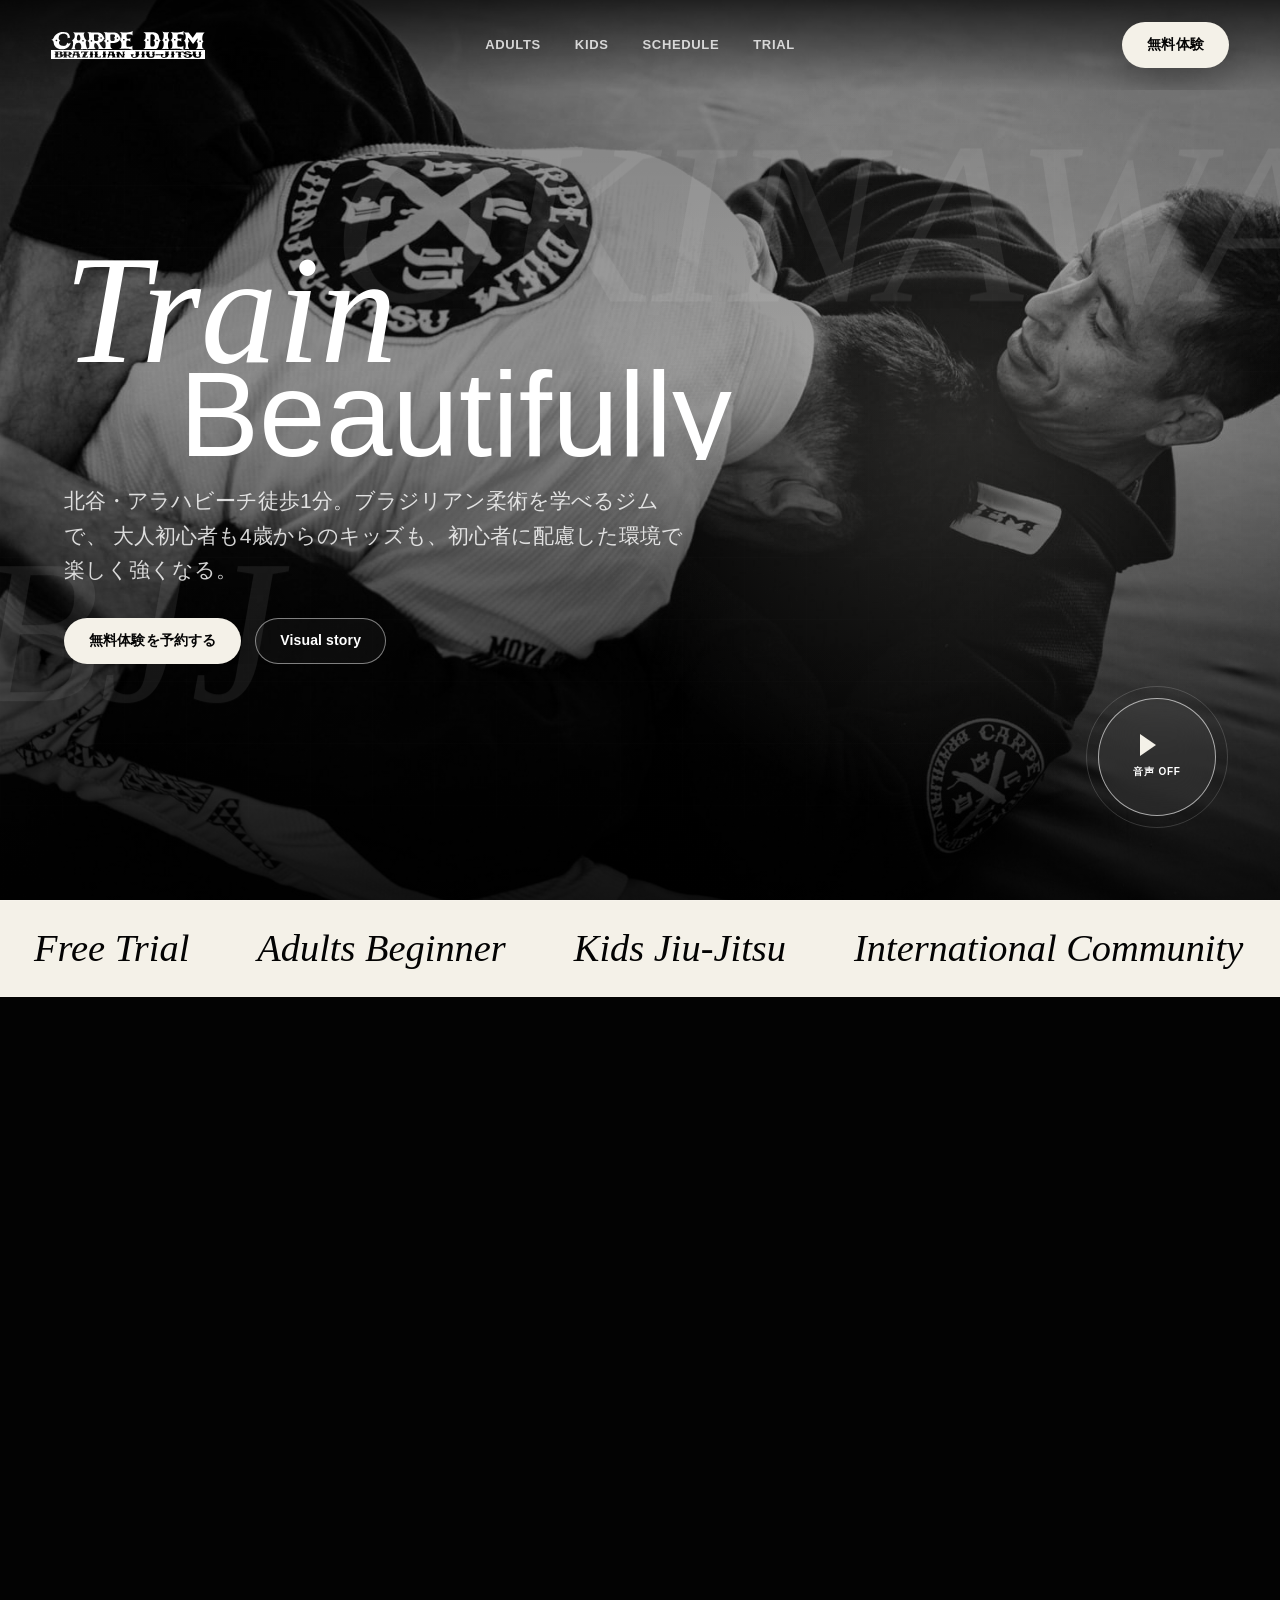
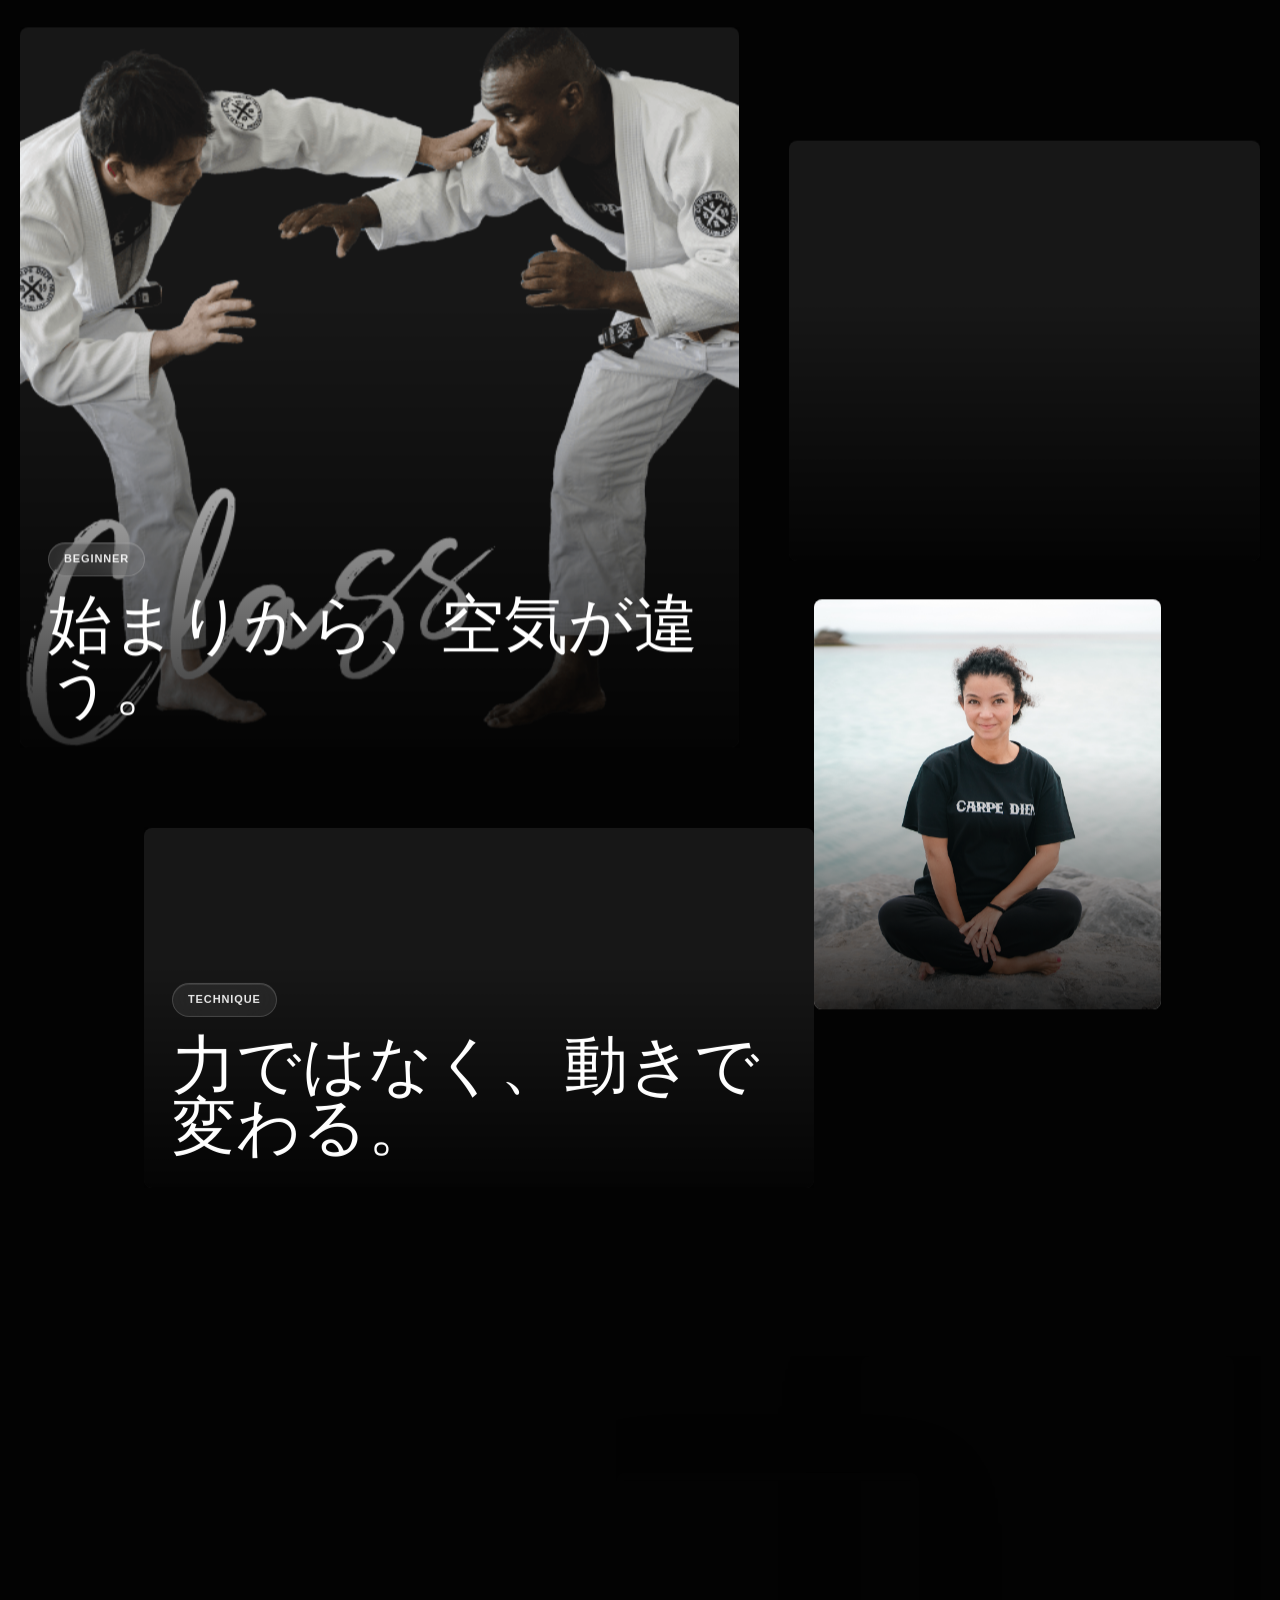
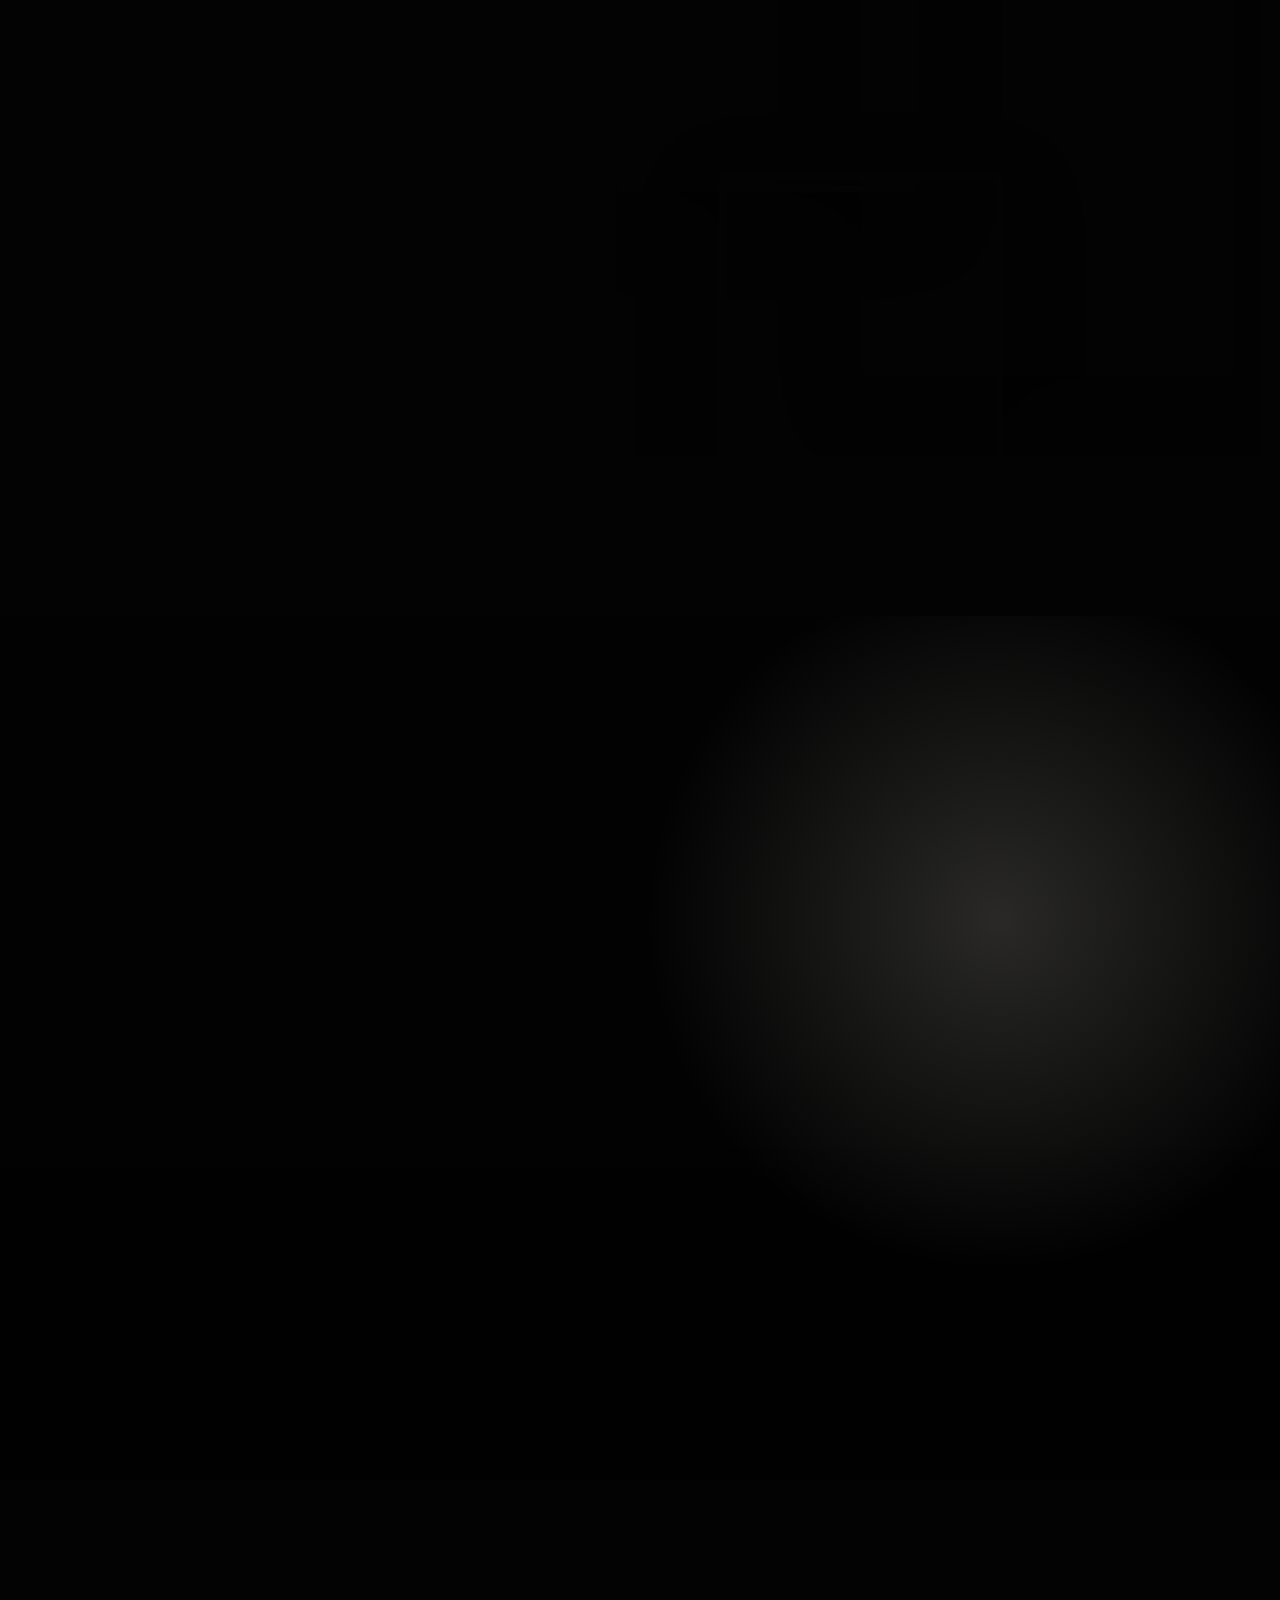
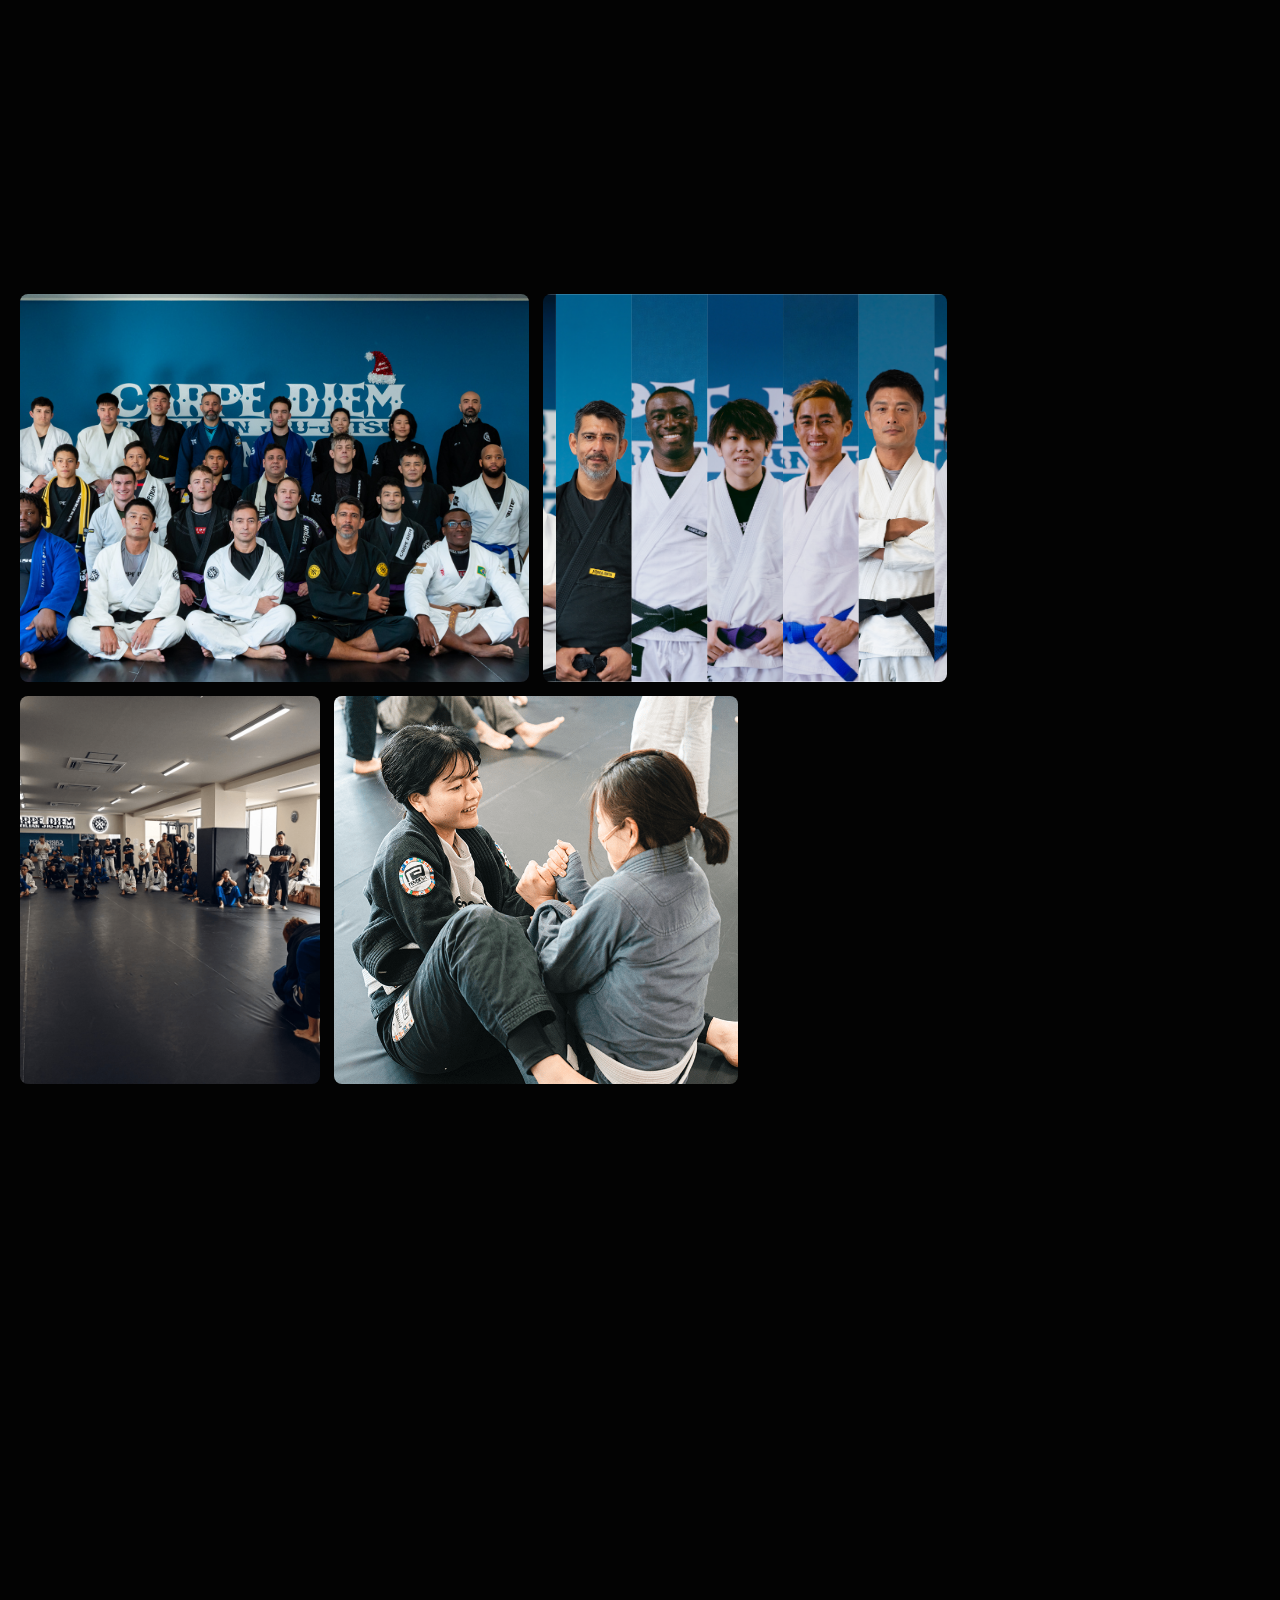
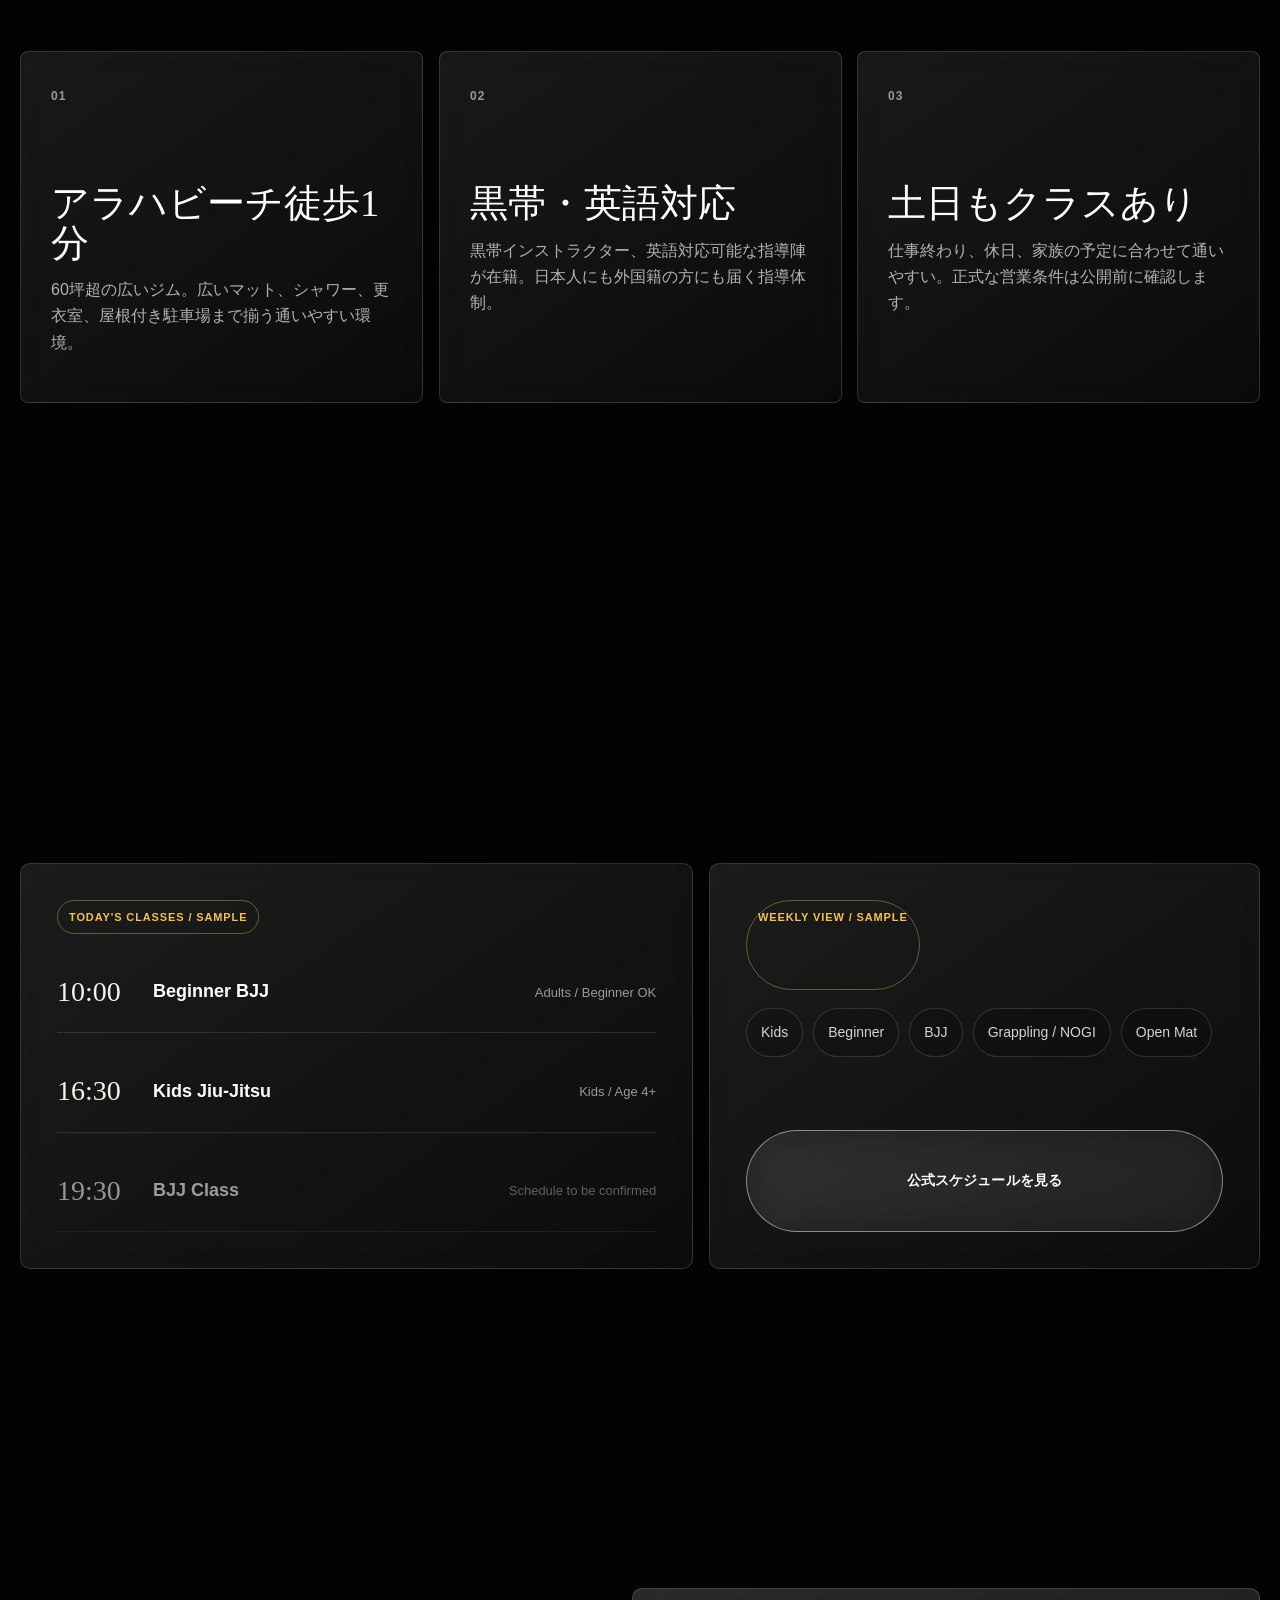
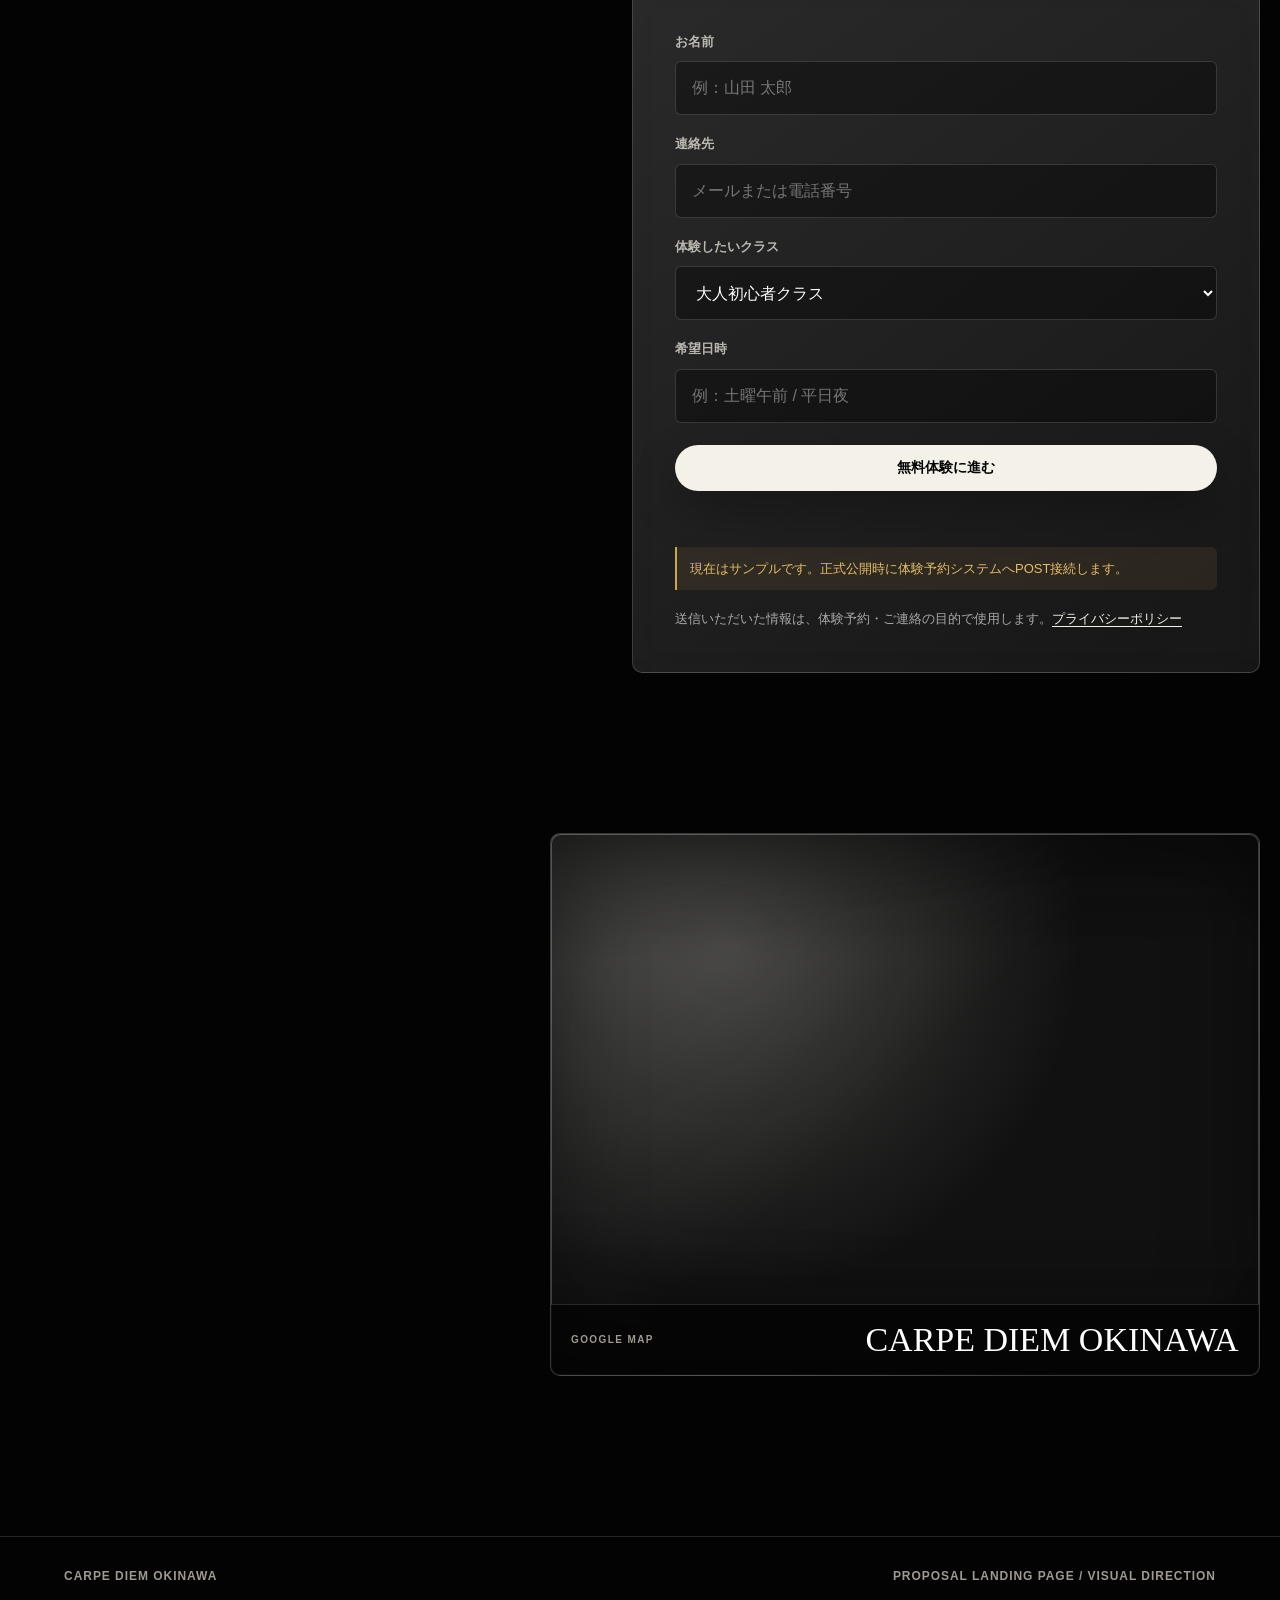
==== index.html @ 84e532f9 "Add files via upload" ====
<!doctype html>
<html lang="ja">
  <head>
    <meta charset="utf-8">
    <meta name="viewport" content="width=device-width, initial-scale=1">
    <title>CARPE DIEM OKINAWA | 北谷のブラジリアン柔術 無料体験</title>
    <meta name="description" content="沖縄・北谷のブラジリアン柔術ジム CARPE DIEM OKINAWA の無料体験LP。">
    <meta name="robots" content="noindex,nofollow">
    <link rel="canonical" href="https://carpediem.okinawa/lp/trial/">
    <meta property="og:title" content="CARPE DIEM OKINAWA | 北谷のブラジリアン柔術 無料体験">
    <meta property="og:description" content="沖縄・北谷、アラハビーチ近くのブラジリアン柔術ジム。大人初心者もキッズも無料体験から。">
    <meta property="og:image" content="https://carpediem.okinawa/lp/trial/assets/images/hero-poster.jpg">
    <meta property="og:type" content="website">
    <meta property="og:url" content="https://carpediem.okinawa/lp/trial/">
    <meta name="twitter:card" content="summary_large_image">
    <link rel="icon" type="image/svg+xml" href="data:image/svg+xml,%3Csvg xmlns='http://www.w3.org/2000/svg' viewBox='0 0 64 64'%3E%3Crect width='64' height='64' fill='%23030303'/%3E%3Cpath d='M14 44V20h36v8H24v8h20v8z' fill='%23f4f1e8'/%3E%3C/svg%3E">
    <link rel="preload" as="video" href="./assets/video/hero.mp4">
    <link rel="stylesheet" href="./styles.css">
  </head>
  <body>
    <div class="page-loader" aria-hidden="true">
      <span>CARPE DIEM</span>
    </div>

    <header class="site-header" data-reveal="fade">
      <a class="brand" href="#top" aria-label="CARPE DIEM OKINAWA">
        <img src="./assets/icons/logo-wh.svg" alt="CARPE DIEM OKINAWA">
      </a>
      <nav class="nav-links" aria-label="Primary navigation">
        <a href="#adults">Adults</a>
        <a href="#kids">Kids</a>
        <a href="#schedule">Schedule</a>
        <a href="#trial">Trial</a>
      </nav>
      <a class="pill pill-primary" href="#trial" data-track="header_trial">無料体験</a>
    </header>

    <main id="top">
      <section class="hero" aria-label="CARPE DIEM OKINAWA hero">
        <video class="hero-video" autoplay muted loop playsinline poster="./assets/images/hero-poster.jpg">
          <source src="./assets/video/hero.mp4" type="video/mp4">
        </video>
        <div class="hero-scrim"></div>
        <div class="hero-grain" aria-hidden="true"></div>
        <div class="kinetic-word word-okinawa" aria-hidden="true">OKINAWA</div>
        <div class="kinetic-word word-bjj" aria-hidden="true">BJJ</div>

        <div class="hero-content">
          <p class="eyebrow hero-kicker" data-reveal="clip">Chatan Okinawa / Brazilian Jiu-Jitsu</p>
          <h1 class="hero-title" aria-label="Train beautifully">
            <span data-hero-word>Train</span>
            <span data-hero-word>Beautifully</span>
          </h1>
          <p class="hero-copy" data-reveal="lift">
            北谷・アラハビーチ徒歩1分。ブラジリアン柔術を学べるジムで、
            大人初心者も4歳からのキッズも、初心者に配慮した環境で楽しく強くなる。
          </p>
          <div class="hero-actions" data-reveal="lift">
            <a class="pill pill-primary" href="#trial" data-track="hero_trial">無料体験を予約する</a>
            <a class="pill pill-ghost" href="#scene">Visual story</a>
          </div>
        </div>

        <div class="hero-stats" data-reveal="fade">
          <span>土日もクラスあり</span>
          <span>60坪超のジム</span>
          <span>Kids age 4+</span>
          <span>English friendly</span>
        </div>

        <button class="play-orbit" type="button" aria-label="Toggle video sound">
          <span class="play-icon"></span>
          <span>音声 OFF</span>
        </button>
      </section>

      <section class="marquee" aria-label="CARPE DIEM OKINAWA concept">
        <div>
          <span>Free Trial</span>
          <span>Adults Beginner</span>
          <span>Kids Jiu-Jitsu</span>
          <span>International Community</span>
          <span>Arāha Beach</span>
        </div>
      </section>

      <section class="statement section-pad" data-reveal="clip">
        <div class="statement-inner">
          <p class="eyebrow">Brazilian Jiu-Jitsu in Chatan, Okinawa</p>
          <h2>強さを、静かに美しく。</h2>
          <p>
            CARPE DIEM OKINAWAは、初心者、社会人、女性、キッズ、沖縄在住の外国人まで、
            目的に合わせて通える北谷のブラジリアン柔術ジム。打撃のない組技中心のスポーツとして、
            全身運動としての高いフィットネス効果を、洗練された空間で体験できます。
          </p>
        </div>
      </section>

      <section class="editorial-gallery" id="scene" aria-label="Visual story">
        <article class="feature-frame frame-large" data-reveal="float">
          <img src="./assets/images/beginner-class.png" alt="柔術クラスのイメージ" loading="lazy" decoding="async">
          <div>
            <span class="glass-badge">Beginner</span>
            <h3>始まりから、空気が違う。</h3>
          </div>
        </article>
        <article class="feature-frame frame-stack-a" data-reveal="float">
          <img src="./assets/images/facility-wide.jpg" alt="カルペディエム沖縄の施設" loading="lazy" decoding="async">
        </article>
        <article class="feature-frame frame-stack-b" data-reveal="float">
          <img src="./assets/images/beach-person.jpg" alt="沖縄らしいロケーションの人物写真" loading="lazy" decoding="async">
        </article>
        <article class="feature-frame frame-wide" data-reveal="float">
          <img src="./assets/images/technique.jpg" alt="柔術の練習風景" loading="lazy" decoding="async">
          <div>
            <span class="glass-badge">Technique</span>
            <h3>力ではなく、動きで変わる。</h3>
          </div>
        </article>
      </section>

      <section class="section-pad split adults" id="adults">
        <div class="split-copy" data-reveal="clip">
          <p class="eyebrow">Adults / First timers</p>
          <h2>初心者でも主役になれる。</h2>
          <p>
            公式サイトでは、大人の初心者にも参加しやすい柔術として案内されています。
            初心者向けクラスでは、基本動作やテクニックから段階的に学べます。
            日本語・英語での案内にも対応し、沖縄在住の外国人にも自然に届く導線にします。
          </p>
          <div class="price-list">
            <div class="price-row price-pending">
              <span>Monthly fee</span>
              <strong>料金は現在のプランを確認中</strong>
            </div>
          </div>
        </div>
        <div class="collage" data-reveal="float">
          <img class="collage-main" src="./assets/images/adult-practice.jpg" alt="大人初心者向けの柔術練習風景" loading="lazy" decoding="async">
          <img class="collage-float float-one" src="./assets/images/adult-lesson.jpg" alt="大人向け柔術レッスン" loading="lazy" decoding="async">
          <img class="collage-float float-two" src="./assets/images/araha-mood.jpg" alt="アラハビーチ付近のイメージ" loading="lazy" decoding="async">
        </div>
      </section>

      <section class="immersive-kids" id="kids">
        <img class="kids-bg" src="./assets/images/kids-main.jpg" alt="キッズ柔術クラス集合写真" loading="lazy" decoding="async">
        <div class="kids-overlay"></div>
        <div class="kids-content" data-reveal="clip">
          <p class="eyebrow">Kids age 4+</p>
          <h2>4歳から、礼儀と身体を育てる。</h2>
          <p>
            キッズ柔術クラスは4歳から中学生が対象。経験豊富なインストラクターが指導し、
            年齢や経験に合わせて参加しやすい環境を整えます。保護者に響くのは、強さだけではなく、
            挨拶、集中力、身体の使い方まで育つこと。
          </p>
          <a class="pill pill-primary" href="#trial" data-track="kids_trial">キッズ体験を申し込む</a>
        </div>
      </section>

      <section class="section-pad image-run">
        <div class="run-heading" data-reveal="clip">
          <p class="eyebrow">Atmosphere</p>
          <h2>見た瞬間に、通う未来が浮かぶ。</h2>
        </div>
        <div class="run-grid">
          <img data-reveal="float" src="./assets/images/team.jpg" alt="集合写真" loading="lazy" decoding="async">
          <img data-reveal="float" src="./assets/images/instructors.jpg" alt="インストラクター集合" loading="lazy" decoding="async">
          <img data-reveal="float" src="./assets/images/kids-class.jpg" alt="キッズクラス" loading="lazy" decoding="async">
          <img data-reveal="float" src="./assets/images/facility.jpg" alt="施設写真" loading="lazy" decoding="async">
          <img data-reveal="float" src="./assets/images/lesson-close.jpg" alt="レッスン風景" loading="lazy" decoding="async">
          <img data-reveal="float" src="./assets/images/araha-beach.png" alt="アラハビーチの風景" loading="lazy" decoding="async">
        </div>
      </section>

      <section class="section-pad proof">
        <div class="section-heading" data-reveal="clip">
          <p class="eyebrow">Why choose us</p>
          <h2>写真だけで終わらない、選ばれる理由。</h2>
        </div>
        <div class="proof-grid">
          <article data-reveal="float">
            <span>01</span>
            <h3>アラハビーチ徒歩1分</h3>
            <p>60坪超の広いジム。広いマット、シャワー、更衣室、屋根付き駐車場まで揃う通いやすい環境。</p>
          </article>
          <article data-reveal="float">
            <span>02</span>
            <h3>黒帯・英語対応</h3>
            <p>黒帯インストラクター、英語対応可能な指導陣が在籍。日本人にも外国籍の方にも届く指導体制。</p>
          </article>
          <article data-reveal="float">
            <span>03</span>
            <h3>土日もクラスあり</h3>
            <p>仕事終わり、休日、家族の予定に合わせて通いやすい。正式な営業条件は公開前に確認します。</p>
          </article>
        </div>
      </section>

      <section class="section-pad schedule-sample" id="schedule">
        <div class="section-heading" data-reveal="clip">
          <p class="eyebrow">Schedule Sample</p>
          <h2>自分が通えるクラスを、すぐ確認。</h2>
          <p>表示イメージです。正式な時間割はオーナーヒアリング後に反映します。</p>
        </div>
        <div class="schedule-grid">
          <article class="today-card" data-reveal="float">
            <span class="sample-badge">Today's Classes / Sample</span>
            <div class="class-row">
              <time>10:00</time>
              <strong>Beginner BJJ</strong>
              <span>Adults / Beginner OK</span>
            </div>
            <div class="class-row">
              <time>16:30</time>
              <strong>Kids Jiu-Jitsu</strong>
              <span>Kids / Age 4+</span>
            </div>
            <div class="class-row is-muted">
              <time>19:30</time>
              <strong>BJJ Class</strong>
              <span>Schedule to be confirmed</span>
            </div>
          </article>
          <article class="weekly-card" data-reveal="float">
            <span class="sample-badge">Weekly View / Sample</span>
            <div class="week-tags" aria-label="Schedule category sample">
              <span>Kids</span>
              <span>Beginner</span>
              <span>BJJ</span>
              <span>Grappling / NOGI</span>
              <span>Open Mat</span>
            </div>
            <a class="pill pill-ghost" href="https://carpediem.okinawa/schedules/" target="_blank" rel="noreferrer" data-track="schedule_view">公式スケジュールを見る</a>
          </article>
        </div>
      </section>

      <section class="section-pad trial-section" id="trial">
        <div class="trial-copy" data-reveal="clip">
          <p class="eyebrow">Free trial & contact</p>
          <h2>無料体験の入口まで、迷わせない。</h2>
          <p class="trial-note">
            LP内で完結する仮フォームと、LINE相談・公式申込みページへの導線を設置。
            実公開時は公式LINE URLと予約管理システムへ接続します。
          </p>
          <div class="contact-buttons">
            <a class="pill pill-primary" href="https://member.carpediem.okinawa/" target="_blank" rel="noreferrer" data-track="trial_official_signup">公式申込みページへ</a>
            <!-- TODO: official LINE URL -->
            <a class="pill pill-line" href="#" aria-disabled="true" data-track="line_contact">
              <img src="./assets/icons/line.svg" alt="">
              LINEで相談する
            </a>
            <!-- VERIFY PHONE -->
            <span class="pill pill-ghost pill-disabled" aria-disabled="true">電話番号確認中</span>
          </div>
        </div>
        <form class="trial-form" data-reveal="float" data-sample-form novalidate>
          <label>
            <span>お名前</span>
            <input type="text" name="name" placeholder="例：山田 太郎">
          </label>
          <label>
            <span>連絡先</span>
            <input type="text" name="contact" placeholder="メールまたは電話番号">
          </label>
          <label>
            <span>体験したいクラス</span>
            <select name="class">
              <option>大人初心者クラス</option>
              <option>キッズ 4歳〜</option>
              <option>通常柔術クラス</option>
              <option>まずは相談したい</option>
            </select>
          </label>
          <label>
            <span>希望日時</span>
            <input type="text" name="date" placeholder="例：土曜午前 / 平日夜">
          </label>
          <button class="pill pill-primary" type="submit">無料体験に進む</button>
          <p class="form-status" role="status" aria-live="polite"></p>
          <p class="form-note">現在はサンプルです。正式公開時に体験予約システムへPOST接続します。</p>
          <p class="privacy-note">送信いただいた情報は、体験予約・ご連絡の目的で使用します。<a href="https://carpediem.okinawa/privacy/" target="_blank" rel="noreferrer">プライバシーポリシー</a></p>
        </form>
      </section>

      <section class="section-pad map-section" id="access">
        <div class="map-copy" data-reveal="clip">
          <p class="eyebrow">Access</p>
          <h2>アラハビーチ徒歩1分。</h2>
          <p>
            北谷の海辺に近いロケーション。体験前後の時間まで、沖縄らしく気持ちよく過ごせる場所です。
          </p>
          <a class="pill pill-ghost" href="https://www.google.com/maps/search/?api=1&query=CARPE%20DIEM%20OKINAWA" target="_blank" rel="noreferrer" data-track="map_open">Googleマップで開く</a>
        </div>
        <div class="map-frame" data-reveal="float">
          <iframe
            title="CARPE DIEM OKINAWA Google Map"
            src="https://www.google.com/maps?q=CARPE%20DIEM%20OKINAWA&output=embed"
            loading="lazy"
            referrerpolicy="no-referrer-when-downgrade"></iframe>
          <div class="map-label">
            <span>Google Map</span>
            <strong>CARPE DIEM OKINAWA</strong>
          </div>
        </div>
      </section>
    </main>

    <footer class="site-footer">
      <span>CARPE DIEM OKINAWA</span>
      <span>Proposal landing page / visual direction</span>
    </footer>

    <script src="./script.js"></script>
  </body>
</html>
---- styles.css ----
:root {
  --black: #030303;
  --ink: #0b0b0a;
  --white: #fff;
  --bone: #f4f1e8;
  --milk: #e7e1d3;
  --ash: #9e9a91;
  --line: rgba(255, 255, 255, .14);
  --glass: rgba(255, 255, 255, .075);
  --max: 1240px;
  --serif: "Iowan Old Style", "Didot", "Bodoni 72", "Times New Roman", serif;
  --sans: "Avenir Next", "Helvetica Neue", Arial, sans-serif;
}

* {
  box-sizing: border-box;
}

html {
  scroll-behavior: smooth;
}

body {
  margin: 0;
  background:
    radial-gradient(circle at 50% 0%, rgba(244, 241, 232, .12), transparent 24rem),
    var(--black);
  color: var(--white);
  font-family: var(--sans);
  font-size: 16px;
  line-height: 1.65;
  letter-spacing: 0;
  overflow-x: hidden;
}

body::before {
  content: "";
  position: fixed;
  inset: 0;
  z-index: 60;
  pointer-events: none;
  background: var(--black);
  animation: pageFade .45s cubic-bezier(.76, 0, .24, 1) .08s forwards;
}

img,
video {
  display: block;
  max-width: 100%;
}

a {
  color: inherit;
  text-decoration: none;
}

button,
input,
select {
  font: inherit;
}

.page-loader {
  position: fixed;
  inset: 0;
  z-index: 70;
  display: grid;
  place-items: center;
  background: var(--black);
  color: var(--bone);
  pointer-events: none;
  animation: loaderExit .5s cubic-bezier(.76, 0, .24, 1) .18s forwards;
}

.page-loader span {
  font-family: var(--serif);
  font-size: clamp(34px, 8vw, 96px);
  font-style: italic;
  letter-spacing: 0;
  clip-path: inset(0 0 0 0);
  animation: loaderText .42s cubic-bezier(.22, 1, .36, 1) both;
}

.site-header {
  position: fixed;
  inset: 0 0 auto;
  z-index: 30;
  display: grid;
  grid-template-columns: 1fr auto 1fr;
  align-items: center;
  gap: 22px;
  padding: 22px clamp(18px, 4vw, 54px);
  background: linear-gradient(to bottom, rgba(0, 0, 0, .72), rgba(0, 0, 0, 0));
  transition: background .5s ease, backdrop-filter .5s ease;
}

.site-header.scrolled {
  background: rgba(3, 3, 3, .78);
  backdrop-filter: blur(22px) saturate(1.2);
}

.brand img {
  width: 154px;
  height: auto;
}

.nav-links {
  display: flex;
  align-items: center;
  gap: clamp(18px, 3vw, 34px);
  color: rgba(255, 255, 255, .78);
  font-size: 13px;
  font-weight: 600;
  letter-spacing: .05em;
  text-transform: uppercase;
}

.nav-links a {
  position: relative;
}

.nav-links a::after {
  content: "";
  position: absolute;
  inset: auto 0 -7px;
  height: 1px;
  background: var(--bone);
  transform: scaleX(0);
  transform-origin: right;
  transition: transform .35s ease;
}

.nav-links a:hover::after {
  transform: scaleX(1);
  transform-origin: left;
}

.site-header > .pill {
  justify-self: end;
}

.pill {
  display: inline-flex;
  align-items: center;
  justify-content: center;
  min-height: 46px;
  padding: 0 24px;
  border: 1px solid transparent;
  border-radius: 9999px;
  font-size: 14px;
  font-weight: 700;
  letter-spacing: .01em;
  white-space: nowrap;
  transition: transform .3s cubic-bezier(.22, 1, .36, 1), background .3s ease, color .3s ease, border-color .3s ease;
}

.pill:hover {
  transform: translateY(-3px);
}

.pill-primary {
  background: var(--bone);
  color: var(--black);
  box-shadow: 0 18px 44px rgba(0, 0, 0, .28);
}

.pill-ghost {
  border-color: rgba(255, 255, 255, .48);
  color: var(--white);
  background: rgba(255, 255, 255, .04);
  backdrop-filter: blur(18px);
}

.pill-line {
  gap: 10px;
  background: #06c755;
  color: #001f0e;
}

.pill-line[aria-disabled="true"] {
  cursor: not-allowed;
  opacity: .74;
}

.pill-disabled {
  cursor: not-allowed;
  opacity: .68;
}

.pill-line img {
  width: 20px;
  height: 20px;
}

.hero {
  position: relative;
  min-height: 100svh;
  display: grid;
  align-items: end;
  overflow: clip;
  padding: 132px clamp(18px, 5vw, 68px) 42px;
}

.hero-video,
.hero-scrim,
.hero-grain {
  position: absolute;
  inset: 0;
}

.hero-video {
  width: 100%;
  height: 100%;
  object-fit: cover;
  filter: grayscale(1) contrast(1.08) brightness(.68);
  transform: scale(1.08);
  animation: slowZoom 18s ease-in-out infinite alternate;
}

.hero-scrim {
  z-index: 1;
  background:
    radial-gradient(circle at 75% 48%, rgba(244, 241, 232, .16), transparent 24rem),
    linear-gradient(to bottom, rgba(0, 0, 0, .28), rgba(0, 0, 0, .12) 42%, rgba(0, 0, 0, .86));
}

.hero-grain {
  z-index: 2;
  opacity: .16;
  background-image:
    linear-gradient(0deg, rgba(255, 255, 255, .05) 1px, transparent 1px),
    linear-gradient(90deg, rgba(255, 255, 255, .04) 1px, transparent 1px);
  background-size: 62px 62px;
  mask-image: linear-gradient(to bottom, transparent, #000 18%, #000 86%, transparent);
}

.kinetic-word {
  position: absolute;
  z-index: 2;
  color: rgba(255, 255, 255, .075);
  font-family: var(--serif);
  font-style: italic;
  font-size: clamp(88px, 18vw, 280px);
  line-height: .8;
  pointer-events: none;
  mix-blend-mode: screen;
}

.word-okinawa {
  right: -4vw;
  top: 14vh;
  animation: driftLeft 12s ease-in-out infinite alternate;
}

.word-bjj {
  left: -2vw;
  bottom: 20vh;
  font-size: clamp(80px, 16vw, 220px);
  animation: driftRight 10s ease-in-out infinite alternate;
}

.hero-content {
  position: relative;
  z-index: 3;
  max-width: 1100px;
}

.eyebrow {
  margin: 0 0 18px;
  color: rgba(244, 241, 232, .72);
  font-size: 11px;
  font-weight: 700;
  letter-spacing: .12em;
  text-transform: uppercase;
}

h1,
h2,
h3,
p {
  margin-top: 0;
}

.hero-title {
  display: grid;
  gap: 0;
  max-width: 1080px;
  margin: 0 0 24px;
  font-family: var(--serif);
  font-size: clamp(72px, 12vw, 164px);
  font-style: italic;
  font-weight: 400;
  line-height: .76;
  letter-spacing: 0;
}

.hero-title span {
  display: block;
  clip-path: inset(0 0 100% 0);
  transform: translateY(36px);
  animation: heroWord 1.05s cubic-bezier(.22, 1, .36, 1) forwards;
}

.hero-title span:nth-child(2) {
  margin-left: clamp(24px, 9vw, 150px);
  font-family: var(--sans);
  font-size: .78em;
  font-style: normal;
  font-weight: 200;
  animation-delay: .18s;
}

.hero-kicker {
  animation-delay: .38s;
}

.hero-copy {
  max-width: 620px;
  margin-bottom: 0;
  color: rgba(255, 255, 255, .82);
  font-size: clamp(16px, 1.8vw, 21px);
}

.hero-actions {
  display: flex;
  flex-wrap: wrap;
  gap: 14px;
  margin-top: 30px;
}

.hero-stats {
  position: relative;
  z-index: 3;
  display: flex;
  flex-wrap: wrap;
  gap: 10px;
  max-width: 920px;
  margin-top: 76px;
}

.hero-stats span,
.glass-badge {
  display: inline-flex;
  align-items: center;
  min-height: 34px;
  padding: 0 15px;
  border: 1px solid rgba(255, 255, 255, .16);
  border-radius: 9999px;
  background: rgba(255, 255, 255, .075);
  color: rgba(255, 255, 255, .9);
  backdrop-filter: blur(22px) saturate(1.4);
  box-shadow: inset 0 1px 0 rgba(255, 255, 255, .1);
  font-size: 11px;
  font-weight: 700;
  letter-spacing: .08em;
  text-transform: uppercase;
}

.play-orbit {
  position: absolute;
  right: clamp(18px, 5vw, 76px);
  bottom: clamp(34px, 7vw, 84px);
  z-index: 4;
  width: 118px;
  height: 118px;
  border: 1px solid rgba(255, 255, 255, .6);
  border-radius: 50%;
  background: rgba(255, 255, 255, .06);
  color: var(--white);
  display: grid;
  place-content: center;
  gap: 8px;
  cursor: pointer;
  backdrop-filter: blur(20px);
  animation: floatPulse 4.8s ease-in-out infinite;
}

.play-orbit::before {
  content: "";
  position: absolute;
  inset: -13px;
  border: 1px solid rgba(255, 255, 255, .16);
  border-radius: inherit;
  animation: spin 10s linear infinite;
}

.play-orbit span:last-child {
  font-size: 10px;
  font-weight: 700;
  letter-spacing: .08em;
  text-transform: uppercase;
}

.play-icon {
  width: 0;
  height: 0;
  margin-left: 7px;
  border-top: 11px solid transparent;
  border-bottom: 11px solid transparent;
  border-left: 16px solid var(--bone);
}

.marquee {
  overflow: hidden;
  border-block: 1px solid var(--line);
  background: var(--bone);
  color: var(--black);
}

.marquee div {
  display: flex;
  width: max-content;
  animation: marquee 25s linear infinite;
}

.marquee span {
  padding: 16px 34px;
  font-family: var(--serif);
  font-size: clamp(22px, 3vw, 44px);
  font-style: italic;
  white-space: nowrap;
}

.section-pad {
  width: min(var(--max), calc(100% - 40px));
  margin: 0 auto;
  padding: clamp(92px, 13vw, 160px) 0;
}

.statement {
  min-height: 66vh;
  display: grid;
  place-items: center;
}

.statement-inner {
  max-width: 1120px;
}

.statement h2,
.split h2,
.immersive-kids h2,
.run-heading h2,
.section-heading h2,
.trial-copy h2 {
  margin-bottom: 24px;
  font-family: var(--serif);
  font-size: clamp(42px, 7vw, 94px);
  font-weight: 400;
  line-height: .96;
  letter-spacing: 0;
}

.statement p:last-child,
.split-copy p,
.kids-content p,
.trial-copy p {
  max-width: 780px;
  color: rgba(255, 255, 255, .72);
  font-size: clamp(16px, 2vw, 20px);
}

.trial-copy .trial-note {
  position: relative;
  max-width: 700px;
  margin-top: 26px;
  padding: 15px 16px 15px 42px;
  border: 1px solid rgba(244, 193, 86, .42);
  border-radius: 8px;
  background: linear-gradient(135deg, rgba(244, 193, 86, .16), rgba(255, 255, 255, .045));
  color: #f4c156;
  font-size: 14px;
  line-height: 1.7;
  animation: notePulse 2.4s ease-in-out infinite;
}

.trial-copy .trial-note::before {
  content: "NOTE";
  position: absolute;
  left: 14px;
  top: 16px;
  writing-mode: vertical-rl;
  color: rgba(244, 193, 86, .74);
  font-size: 9px;
  font-weight: 800;
  letter-spacing: .12em;
}

.editorial-gallery {
  position: relative;
  width: min(1460px, calc(100% - 40px));
  min-height: 1180px;
  margin: 0 auto;
}

.feature-frame {
  position: absolute;
  overflow: hidden;
  border-radius: 8px;
  background: #171717;
  box-shadow: 0 24px 80px rgba(0, 0, 0, .42);
}

.feature-frame img {
  width: 100%;
  height: 100%;
  object-fit: cover;
  filter: grayscale(.18) contrast(1.06);
  transform: scale(1.04);
  transition: transform 1.4s cubic-bezier(.22, 1, .36, 1), filter 1.4s ease;
}

.feature-frame:hover img {
  transform: scale(1.09);
  filter: grayscale(0) contrast(1.06);
}

.feature-frame::after {
  content: "";
  position: absolute;
  inset: 38% 0 0;
  background: linear-gradient(to top, rgba(0, 0, 0, .82), transparent);
}

.feature-frame div {
  position: absolute;
  inset: auto 28px 28px;
  z-index: 2;
}

.feature-frame h3 {
  max-width: 680px;
  margin: 18px 0 0;
  font-family: var(--serif);
  font-size: clamp(30px, 5vw, 66px);
  font-weight: 400;
  line-height: .98;
}

.frame-large {
  left: 0;
  top: 0;
  width: 58%;
  height: 720px;
}

.frame-stack-a {
  right: 0;
  top: 120px;
  width: 38%;
  height: 420px;
}

.frame-stack-b {
  right: 8%;
  top: 590px;
  width: 28%;
  height: 410px;
}

.frame-wide {
  left: 10%;
  top: 790px;
  width: 54%;
  height: 360px;
}

.split {
  display: grid;
  grid-template-columns: .88fr 1.12fr;
  gap: clamp(40px, 7vw, 94px);
  align-items: center;
}

.price-list {
  margin-top: 38px;
}

.price-row,
.session {
  display: flex;
  justify-content: space-between;
  gap: 24px;
  padding: 18px 0;
  border-bottom: 1px solid rgba(255, 255, 255, .18);
}

.price-row span {
  color: var(--ash);
}

.price-row strong {
  color: var(--bone);
  font-family: var(--serif);
  font-size: clamp(20px, 3vw, 34px);
  font-weight: 400;
}

.price-pending strong {
  font-family: var(--sans);
  font-size: clamp(18px, 2vw, 26px);
}

.collage {
  position: relative;
  min-height: 700px;
}

.collage img {
  position: absolute;
  object-fit: cover;
  border-radius: 8px;
  box-shadow: 0 24px 76px rgba(0, 0, 0, .46);
}

.collage-main {
  right: 4%;
  top: 0;
  width: 58%;
  height: 620px;
}

.collage-float {
  border: 8px solid var(--black);
}

.float-one {
  left: 0;
  top: 120px;
  width: 47%;
  height: 320px;
}

.float-two {
  left: 16%;
  bottom: 0;
  width: 44%;
  height: 300px;
}

.immersive-kids {
  position: relative;
  min-height: 96vh;
  display: grid;
  place-items: end start;
  overflow: hidden;
  padding: clamp(28px, 6vw, 82px);
}

.kids-bg,
.kids-overlay {
  position: absolute;
  inset: 0;
  width: 100%;
  height: 100%;
}

.kids-bg {
  object-fit: cover;
  filter: grayscale(.08) brightness(.7) contrast(1.08);
  transform: scale(1.05);
}

.kids-overlay {
  background:
    radial-gradient(circle at 78% 35%, rgba(244, 241, 232, .16), transparent 22rem),
    linear-gradient(to top, rgba(0, 0, 0, .9), rgba(0, 0, 0, .25) 62%, rgba(0, 0, 0, .46));
}

.kids-content {
  position: relative;
  z-index: 2;
  max-width: 820px;
}

.image-run {
  width: min(1460px, calc(100% - 40px));
}

.run-heading {
  max-width: 880px;
  margin-bottom: 46px;
}

.run-grid {
  display: grid;
  grid-template-columns: repeat(12, 1fr);
  grid-auto-rows: 120px;
  gap: 14px;
}

.run-grid img {
  width: 100%;
  height: 100%;
  object-fit: cover;
  border-radius: 8px;
  filter: grayscale(.12) contrast(1.05);
}

.run-grid img:nth-child(1) {
  grid-column: span 5;
  grid-row: span 3;
}

.run-grid img:nth-child(2) {
  grid-column: span 4;
  grid-row: span 3;
}

.run-grid img:nth-child(3) {
  grid-column: span 3;
  grid-row: span 4;
}

.run-grid img:nth-child(4) {
  grid-column: span 3;
  grid-row: span 3;
}

.run-grid img:nth-child(5) {
  grid-column: span 4;
  grid-row: span 3;
}

.run-grid img:nth-child(6) {
  grid-column: span 5;
  grid-row: span 2;
}

.proof-grid {
  display: grid;
  grid-template-columns: repeat(3, 1fr);
  gap: 16px;
}

.proof-grid article {
  min-height: 310px;
  padding: 30px;
  border: 1px solid var(--line);
  border-radius: 8px;
  background: linear-gradient(145deg, rgba(255, 255, 255, .09), rgba(255, 255, 255, .035));
  backdrop-filter: blur(20px);
}

.proof-grid span {
  color: var(--ash);
  font-size: 12px;
  font-weight: 800;
  letter-spacing: .1em;
}

.proof-grid h3 {
  margin: 76px 0 14px;
  font-family: var(--serif);
  font-size: clamp(28px, 3vw, 42px);
  font-weight: 400;
  line-height: 1.02;
}

.proof-grid p {
  color: rgba(255, 255, 255, .68);
}

.schedule-sample {
  padding-top: 0;
}

.section-heading p {
  max-width: 720px;
  color: rgba(255, 255, 255, .68);
  font-size: clamp(16px, 1.8vw, 20px);
}

.schedule-grid {
  display: grid;
  grid-template-columns: 1.1fr .9fr;
  gap: 16px;
}

.today-card,
.weekly-card {
  display: grid;
  gap: 18px;
  min-height: 330px;
  padding: clamp(24px, 4vw, 36px);
  border: 1px solid var(--line);
  border-radius: 10px;
  background: linear-gradient(145deg, rgba(255, 255, 255, .1), rgba(255, 255, 255, .04));
  backdrop-filter: blur(18px);
}

.sample-badge {
  width: fit-content;
  padding: 7px 11px;
  border: 1px solid rgba(244, 193, 86, .38);
  border-radius: 9999px;
  color: #f4c156;
  font-size: 11px;
  font-weight: 800;
  letter-spacing: .08em;
  text-transform: uppercase;
}

.class-row {
  display: grid;
  grid-template-columns: 78px 1fr auto;
  gap: 18px;
  align-items: center;
  padding: 17px 0;
  border-bottom: 1px solid rgba(255, 255, 255, .12);
}

.class-row time {
  color: var(--bone);
  font-family: var(--serif);
  font-size: 28px;
}

.class-row strong {
  color: var(--white);
  font-size: 18px;
}

.class-row span {
  color: var(--ash);
  font-size: 13px;
}

.class-row.is-muted {
  opacity: .58;
}

.week-tags {
  display: flex;
  flex-wrap: wrap;
  gap: 10px;
  align-content: start;
}

.week-tags span {
  padding: 12px 14px;
  border: 1px solid rgba(255, 255, 255, .14);
  border-radius: 9999px;
  color: rgba(255, 255, 255, .82);
  background: rgba(0, 0, 0, .18);
  font-size: 14px;
}

.trial-section {
  display: grid;
  grid-template-columns: .92fr 1.08fr;
  gap: clamp(34px, 6vw, 80px);
  align-items: start;
}

.map-section {
  display: grid;
  grid-template-columns: .78fr 1.22fr;
  gap: clamp(34px, 6vw, 78px);
  align-items: center;
  padding-top: 0;
}

.map-copy h2 {
  margin-bottom: 22px;
  font-family: var(--serif);
  font-size: clamp(40px, 6vw, 82px);
  font-weight: 400;
  line-height: .98;
}

.map-copy p {
  max-width: 560px;
  margin-bottom: 28px;
  color: rgba(255, 255, 255, .7);
  font-size: clamp(16px, 1.8vw, 20px);
}

.map-frame {
  position: relative;
  display: grid;
  min-height: 540px;
  overflow: hidden;
  border: 1px solid rgba(255, 255, 255, .16);
  border-radius: 10px;
  background:
    radial-gradient(circle at 25% 20%, rgba(244, 241, 232, .2), transparent 22rem),
    rgba(255, 255, 255, .06);
  box-shadow:
    0 26px 90px rgba(0, 0, 0, .38),
    inset 0 1px 0 rgba(255, 255, 255, .08);
}

.map-frame::before,
.map-frame::after {
  content: "";
  position: absolute;
  inset: 0;
  pointer-events: none;
}

.map-frame::before {
  z-index: 2;
  border: 1px solid rgba(244, 241, 232, .2);
  border-radius: 10px;
  box-shadow: inset 0 0 90px rgba(0, 0, 0, .46);
}

.map-frame::after {
  z-index: 1;
  background:
    linear-gradient(to bottom, rgba(3, 3, 3, .34), transparent 24%),
    linear-gradient(to top, rgba(3, 3, 3, .38), transparent 30%),
    linear-gradient(135deg, rgba(244, 241, 232, .12), transparent 48%);
  mix-blend-mode: multiply;
}

.map-frame iframe {
  width: 100%;
  height: 470px;
  min-height: 470px;
  border: 0;
  filter: grayscale(.72) contrast(1.18) brightness(.78) sepia(.18) saturate(.9);
  transform: scale(1.04);
  transform-origin: center;
}

.map-label {
  position: relative;
  z-index: 3;
  display: flex;
  align-items: center;
  justify-content: space-between;
  gap: 16px;
  padding: 18px 20px;
  border-top: 1px solid rgba(255, 255, 255, .14);
  background: rgba(3, 3, 3, .78);
  color: var(--white);
  backdrop-filter: blur(18px) saturate(1.2);
}

.map-label span {
  color: var(--ash);
  font-size: 10px;
  font-weight: 800;
  letter-spacing: .14em;
  text-transform: uppercase;
}

.map-label strong {
  font-family: var(--serif);
  font-size: clamp(22px, 3vw, 34px);
  font-weight: 400;
  line-height: 1;
}

.contact-buttons {
  display: flex;
  flex-wrap: wrap;
  gap: 12px;
  margin-top: 30px;
}

.trial-form {
  display: grid;
  gap: 18px;
  padding: clamp(24px, 4vw, 42px);
  border: 1px solid rgba(255, 255, 255, .16);
  border-radius: 10px;
  background:
    linear-gradient(145deg, rgba(255, 255, 255, .12), rgba(255, 255, 255, .045)),
    rgba(255, 255, 255, .04);
  backdrop-filter: blur(22px);
  box-shadow: 0 26px 90px rgba(0, 0, 0, .36);
}

.trial-form label {
  display: grid;
  gap: 9px;
}

.trial-form span {
  color: rgba(244, 241, 232, .72);
  font-size: 13px;
  font-weight: 700;
}

.trial-form input,
.trial-form select {
  width: 100%;
  min-height: 54px;
  border: 1px solid rgba(255, 255, 255, .15);
  border-radius: 6px;
  background: rgba(0, 0, 0, .34);
  color: var(--white);
  padding: 0 16px;
  outline: none;
  transition: border-color .25s ease, background .25s ease;
}

.trial-form input:focus,
.trial-form select:focus {
  border-color: rgba(244, 241, 232, .72);
  background: rgba(0, 0, 0, .52);
}

.trial-form button {
  width: 100%;
  margin-top: 4px;
  cursor: pointer;
}

.trial-form p {
  margin: 0;
  color: var(--ash);
  font-size: 13px;
}

.trial-form .form-status {
  min-height: 20px;
  color: #f4c156;
  font-weight: 700;
}

.trial-form .form-note {
  padding: 11px 13px;
  border-left: 2px solid rgba(244, 193, 86, .82);
  border-radius: 0 6px 6px 0;
  background: rgba(244, 193, 86, .08);
  color: #e5bd68;
  animation: notePulse 2.8s ease-in-out infinite;
}

.trial-form .privacy-note {
  color: rgba(255, 255, 255, .62);
  line-height: 1.65;
}

.trial-form .privacy-note a {
  color: var(--bone);
  text-decoration: underline;
  text-underline-offset: 3px;
}

.site-footer {
  display: flex;
  justify-content: space-between;
  gap: 18px;
  padding: 30px clamp(20px, 5vw, 64px);
  border-top: 1px solid var(--line);
  color: var(--ash);
  font-size: 12px;
  font-weight: 700;
  letter-spacing: .08em;
  text-transform: uppercase;
}

[data-reveal] {
  opacity: 0;
  will-change: transform, opacity, clip-path, filter;
}

[data-reveal="fade"] {
  transform: translateY(22px);
  transition: opacity .9s ease, transform .9s cubic-bezier(.22, 1, .36, 1);
}

[data-reveal="lift"],
[data-reveal="float"] {
  transform: translateY(70px) scale(.985);
  filter: blur(10px);
  transition:
    opacity 1.05s ease,
    transform 1.05s cubic-bezier(.22, 1, .36, 1),
    filter 1.05s ease;
}

[data-reveal="clip"] {
  clip-path: inset(0 0 100% 0);
  transform: translateY(34px);
  transition:
    opacity .9s ease,
    transform 1s cubic-bezier(.22, 1, .36, 1),
    clip-path 1s cubic-bezier(.22, 1, .36, 1);
}

[data-reveal].is-visible {
  opacity: 1;
  transform: translateY(0) scale(1);
  filter: blur(0);
  clip-path: inset(0 0 0 0);
}

@keyframes pageFade {
  to {
    opacity: 0;
    visibility: hidden;
  }
}

@keyframes loaderExit {
  to {
    opacity: 0;
    visibility: hidden;
  }
}

@keyframes loaderText {
  from {
    clip-path: inset(0 100% 0 0);
    transform: translateY(20px);
  }
}

@keyframes heroWord {
  to {
    clip-path: inset(0 0 0 0);
    transform: translateY(0);
  }
}

@keyframes slowZoom {
  to {
    transform: scale(1.14) translate3d(-1.5%, -1%, 0);
  }
}

@keyframes driftLeft {
  to {
    transform: translate3d(-34px, 16px, 0);
  }
}

@keyframes driftRight {
  to {
    transform: translate3d(38px, -12px, 0);
  }
}

@keyframes floatPulse {
  0%,
  100% {
    transform: translateY(0) scale(1);
  }
  50% {
    transform: translateY(-10px) scale(1.03);
  }
}

@keyframes spin {
  to {
    transform: rotate(360deg);
  }
}

@keyframes marquee {
  to {
    transform: translateX(-50%);
  }
}

@keyframes notePulse {
  0%,
  100% {
    opacity: .72;
    box-shadow: 0 0 0 rgba(244, 193, 86, 0);
  }
  50% {
    opacity: 1;
    box-shadow: 0 0 28px rgba(244, 193, 86, .16);
  }
}

@media (prefers-reduced-motion: reduce) {
  *,
  *::before,
  *::after {
    animation-duration: .01ms !important;
    animation-iteration-count: 1 !important;
    scroll-behavior: auto !important;
    transition-duration: .01ms !important;
  }
}

@media (max-width: 980px) {
  .site-header {
    grid-template-columns: 1fr auto;
  }

  .nav-links {
    display: none;
  }

  .brand img {
    width: 128px;
  }

  .hero {
    padding-bottom: 28px;
  }

  .play-orbit {
    width: 88px;
    height: 88px;
    right: 20px;
    bottom: 180px;
  }

  .editorial-gallery {
    display: grid;
    min-height: auto;
    gap: 14px;
  }

  .feature-frame,
  .frame-large,
  .frame-stack-a,
  .frame-stack-b,
  .frame-wide {
    position: relative;
    inset: auto;
    width: 100%;
    height: 430px;
  }

  .split,
  .trial-section,
  .map-section,
  .schedule-grid,
  .proof-grid {
    grid-template-columns: 1fr;
  }

  .collage {
    min-height: 650px;
  }

  .run-grid {
    grid-auto-rows: 100px;
  }

  .run-grid img:nth-child(n) {
    grid-column: span 6;
    grid-row: span 3;
  }

  .map-frame,
  .map-frame iframe {
    min-height: 430px;
  }

  .map-frame iframe {
    height: 430px;
  }
}

@media (max-width: 620px) {
  .site-header {
    padding: 16px;
  }

  .site-header > .pill {
    min-height: 38px;
    padding-inline: 16px;
    font-size: 13px;
  }

  .hero {
    min-height: 96svh;
    padding-inline: 16px;
  }

  .hero-title {
    font-size: clamp(68px, 20vw, 110px);
  }

  .hero-title span:nth-child(2) {
    margin-left: 18px;
  }

  .hero-actions,
  .contact-buttons,
  .hero-stats {
    align-items: stretch;
    flex-direction: column;
  }

  .hero-actions .pill,
  .contact-buttons .pill {
    width: 100%;
  }

  .play-orbit,
  .word-bjj {
    display: none;
  }

  .section-pad,
  .image-run,
  .editorial-gallery {
    width: min(100% - 32px, var(--max));
  }

  .feature-frame,
  .frame-large,
  .frame-stack-a,
  .frame-stack-b,
  .frame-wide {
    height: 350px;
  }

  .price-row,
  .site-footer {
    flex-direction: column;
    gap: 6px;
  }

  .class-row {
    grid-template-columns: 1fr;
    align-items: start;
  }

  .collage {
    min-height: 520px;
  }

  .collage-main {
    width: 78%;
    height: 430px;
  }

  .float-one {
    top: 88px;
    width: 56%;
    height: 220px;
  }

  .float-two {
    left: 7%;
    width: 58%;
    height: 210px;
  }

  .immersive-kids {
    min-height: 86vh;
    padding: 24px 16px;
  }

  .run-grid {
    display: grid;
    grid-template-columns: 1fr;
    grid-auto-rows: auto;
  }

  .run-grid img:nth-child(n) {
    grid-column: auto;
    grid-row: auto;
    height: 320px;
  }

  .map-frame,
  .map-frame iframe {
    min-height: 360px;
  }

  .map-frame iframe {
    height: 360px;
  }

  .map-label {
    align-items: flex-start;
    flex-direction: column;
  }
}
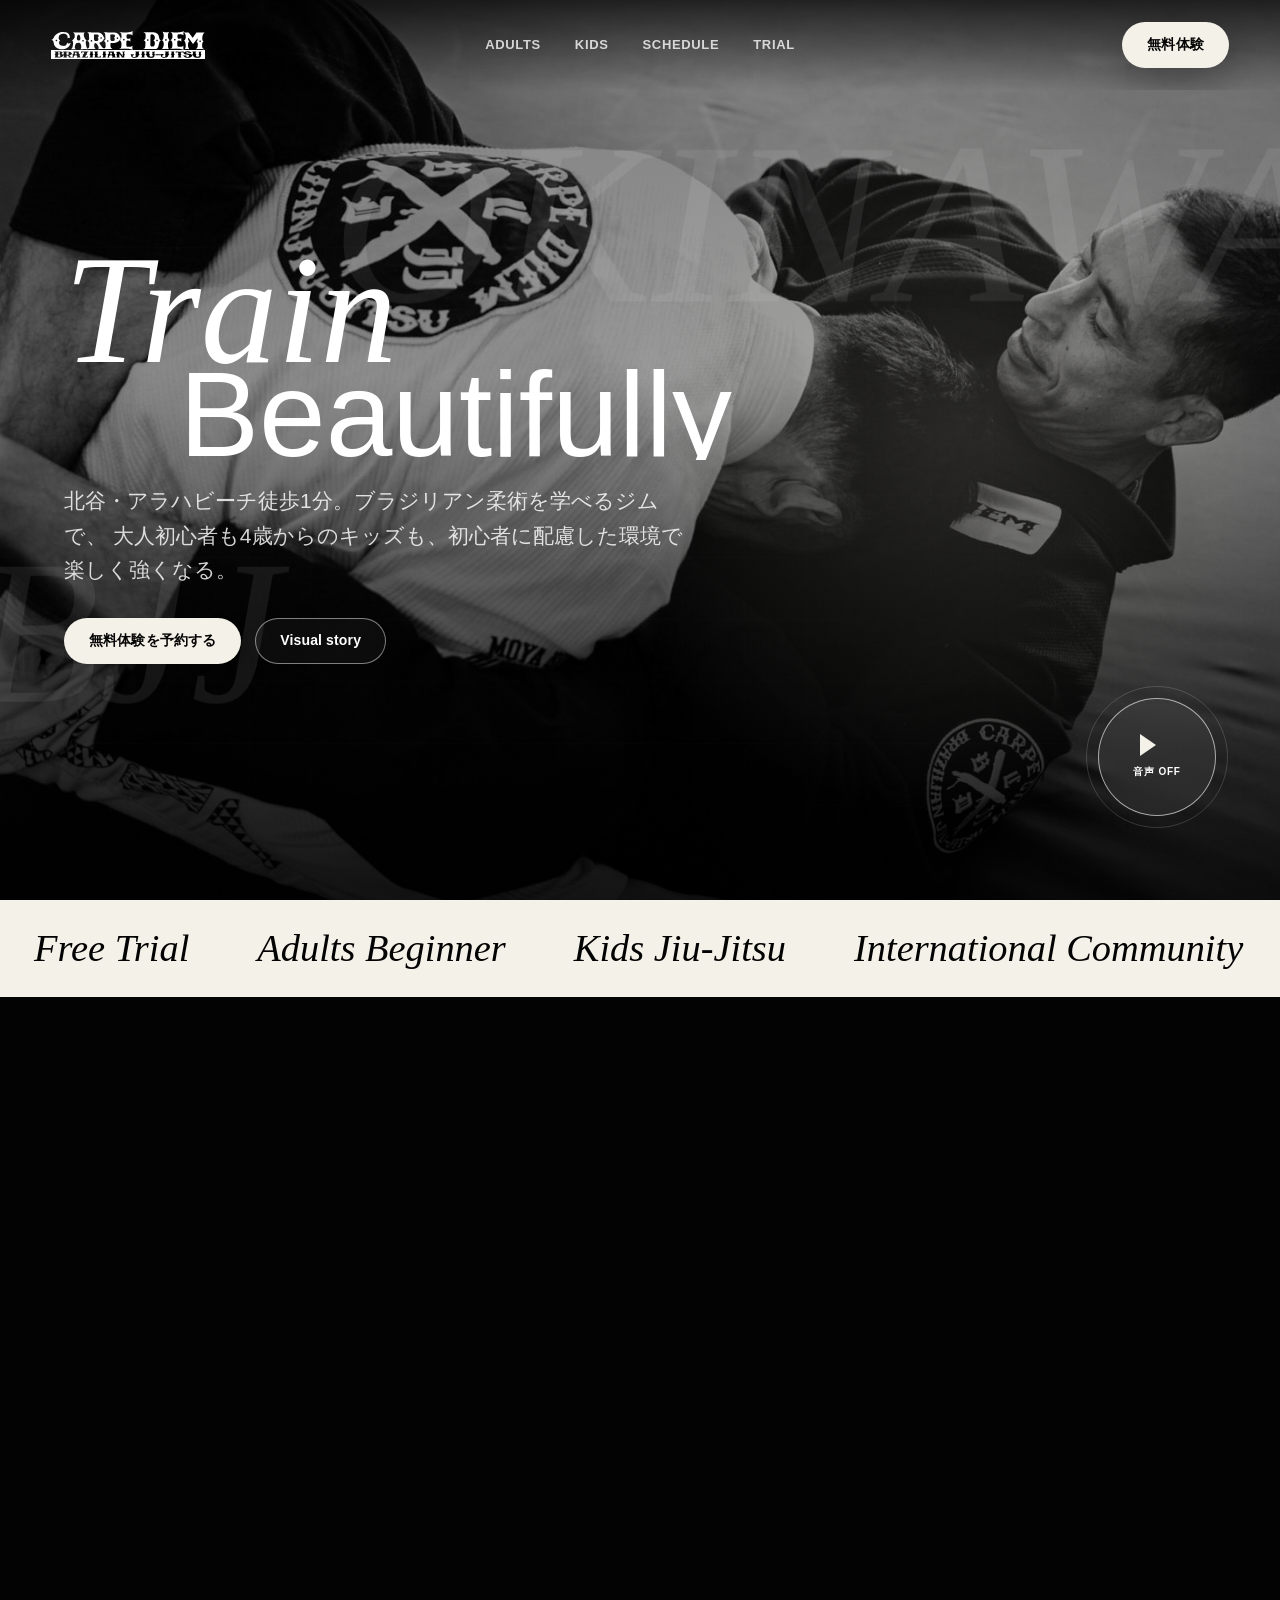
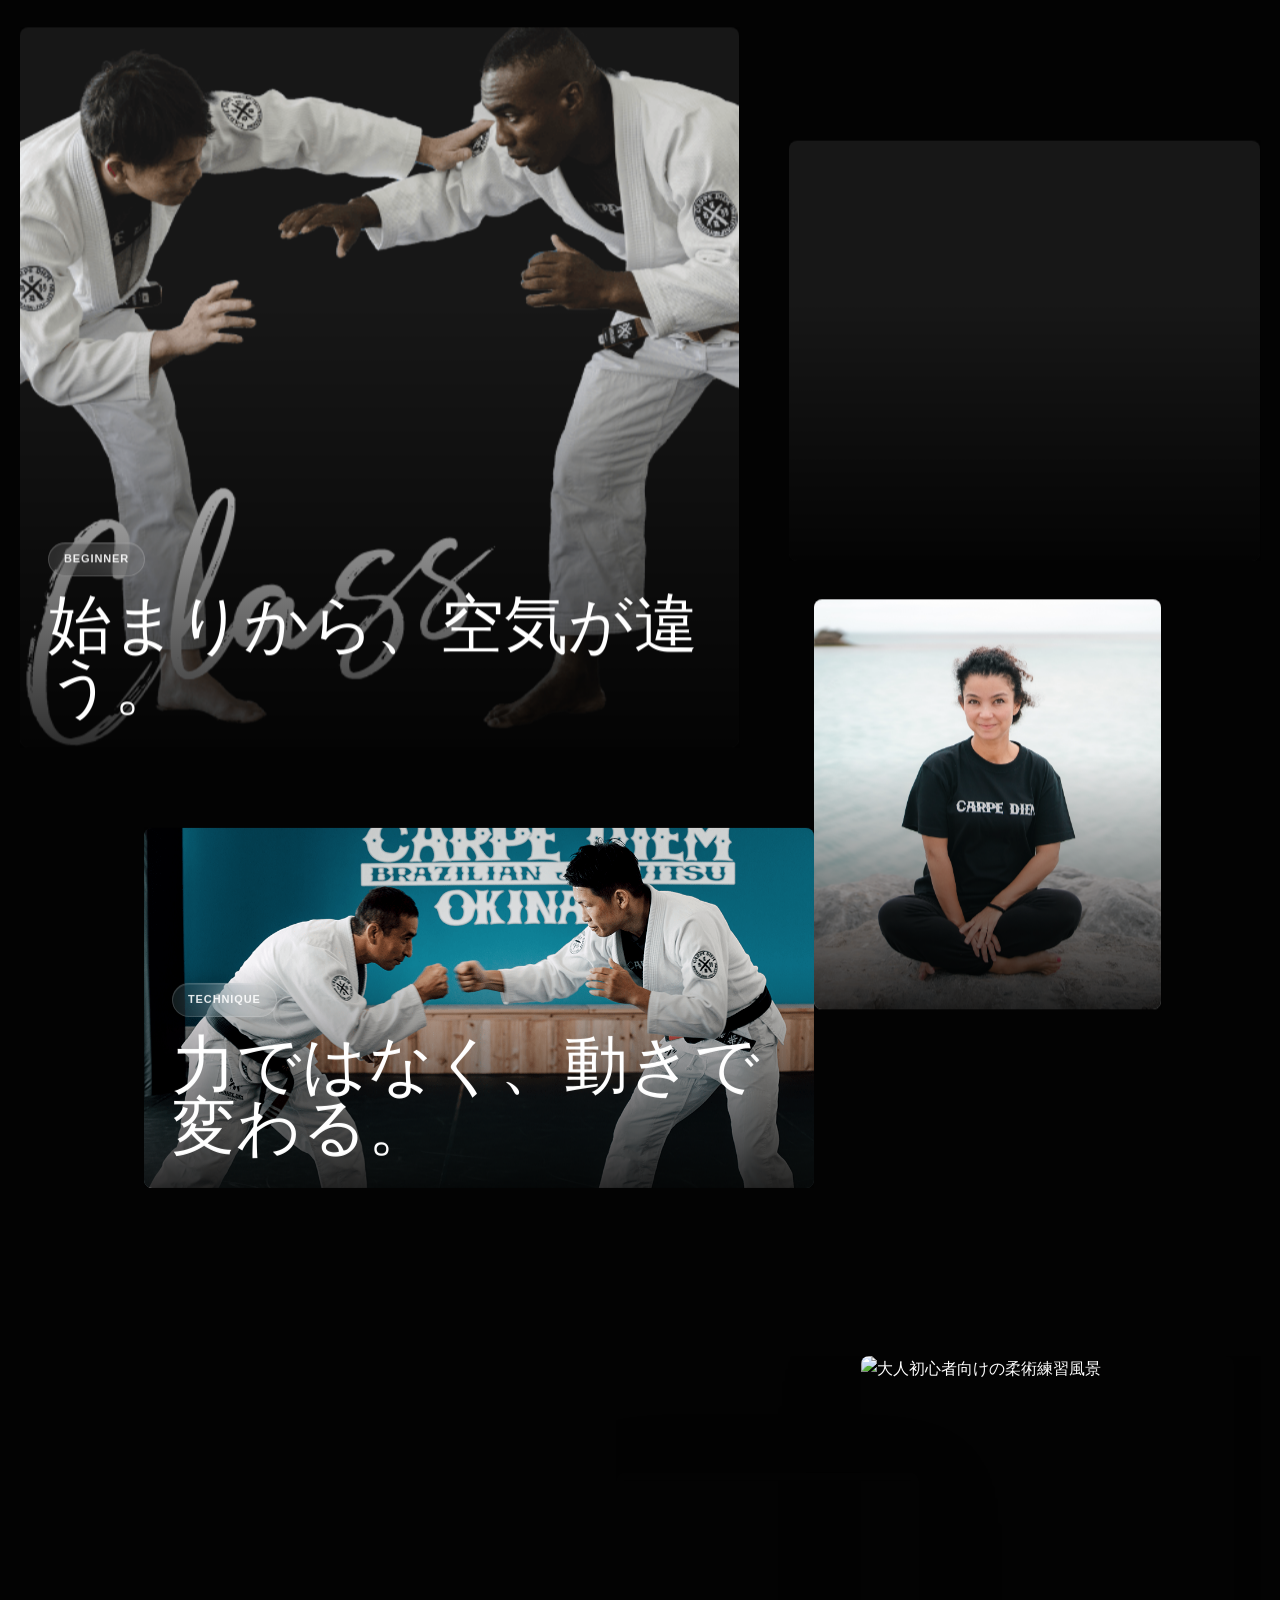
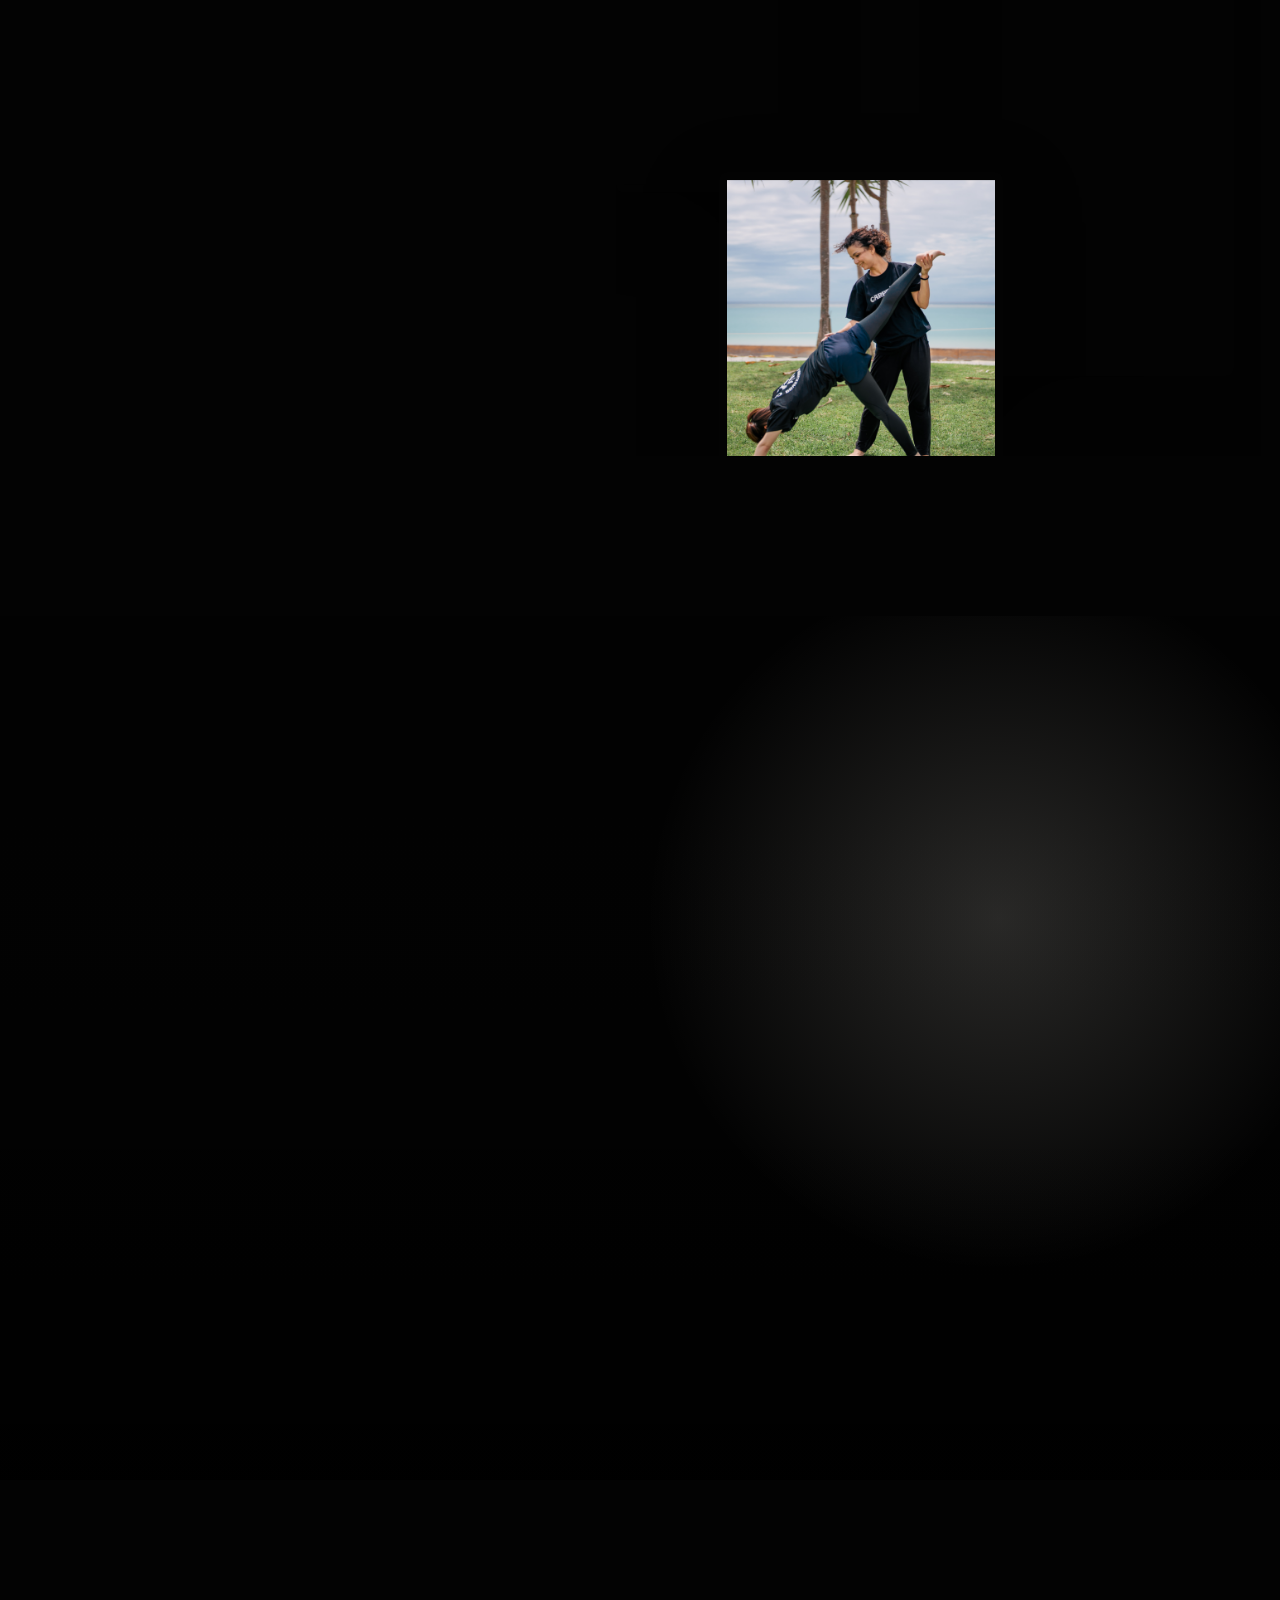
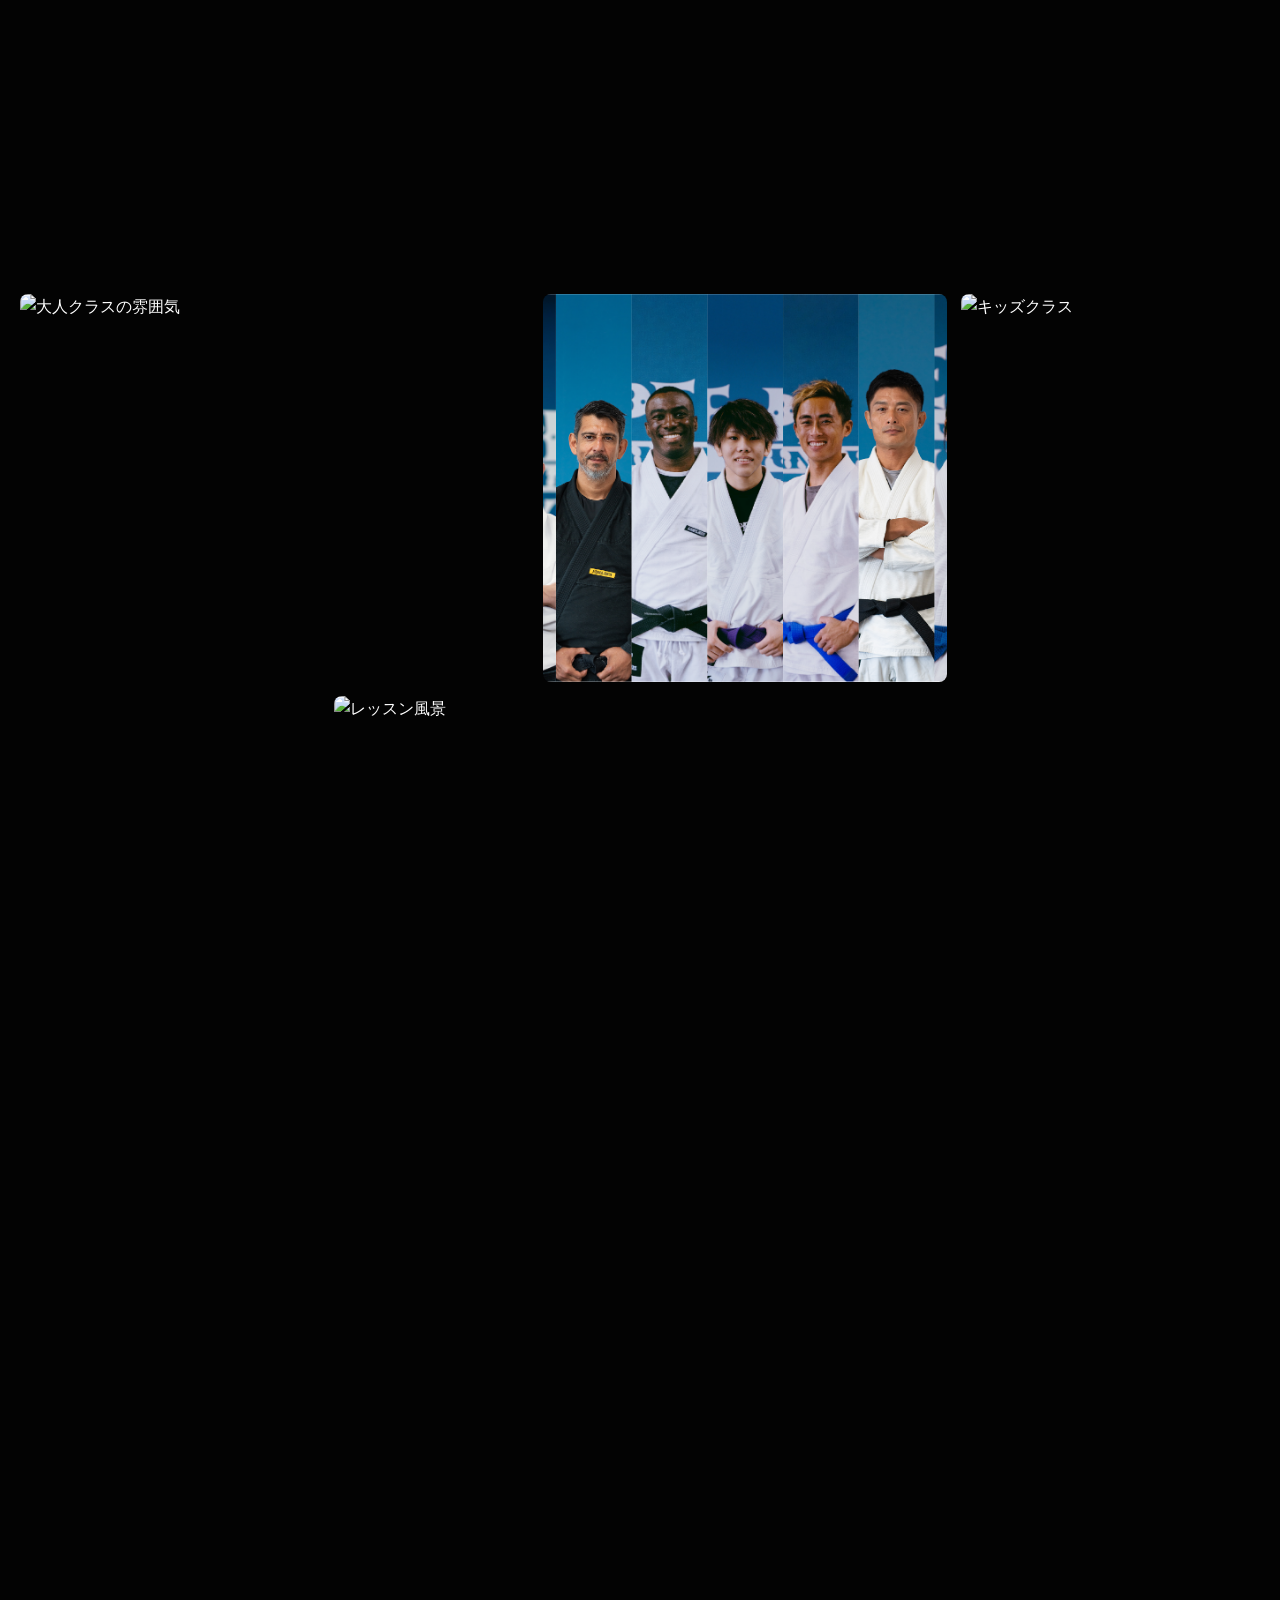
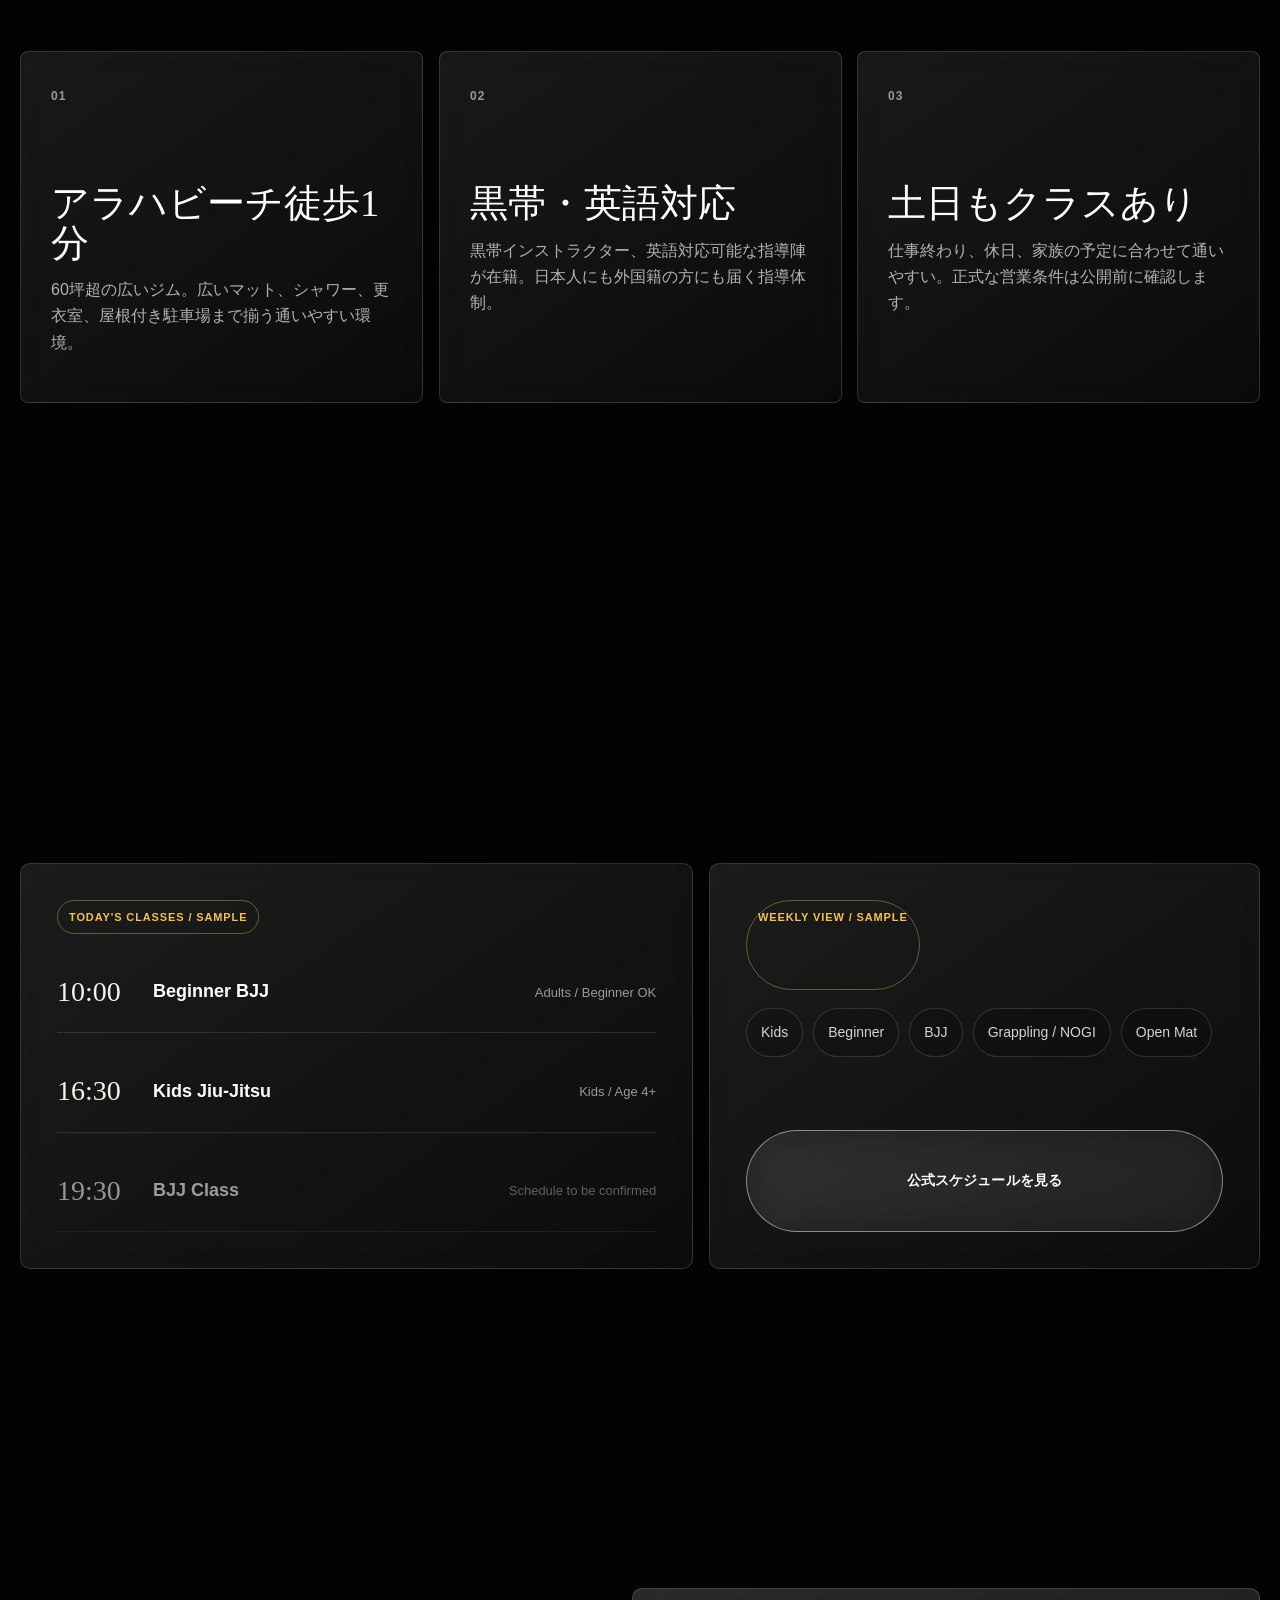
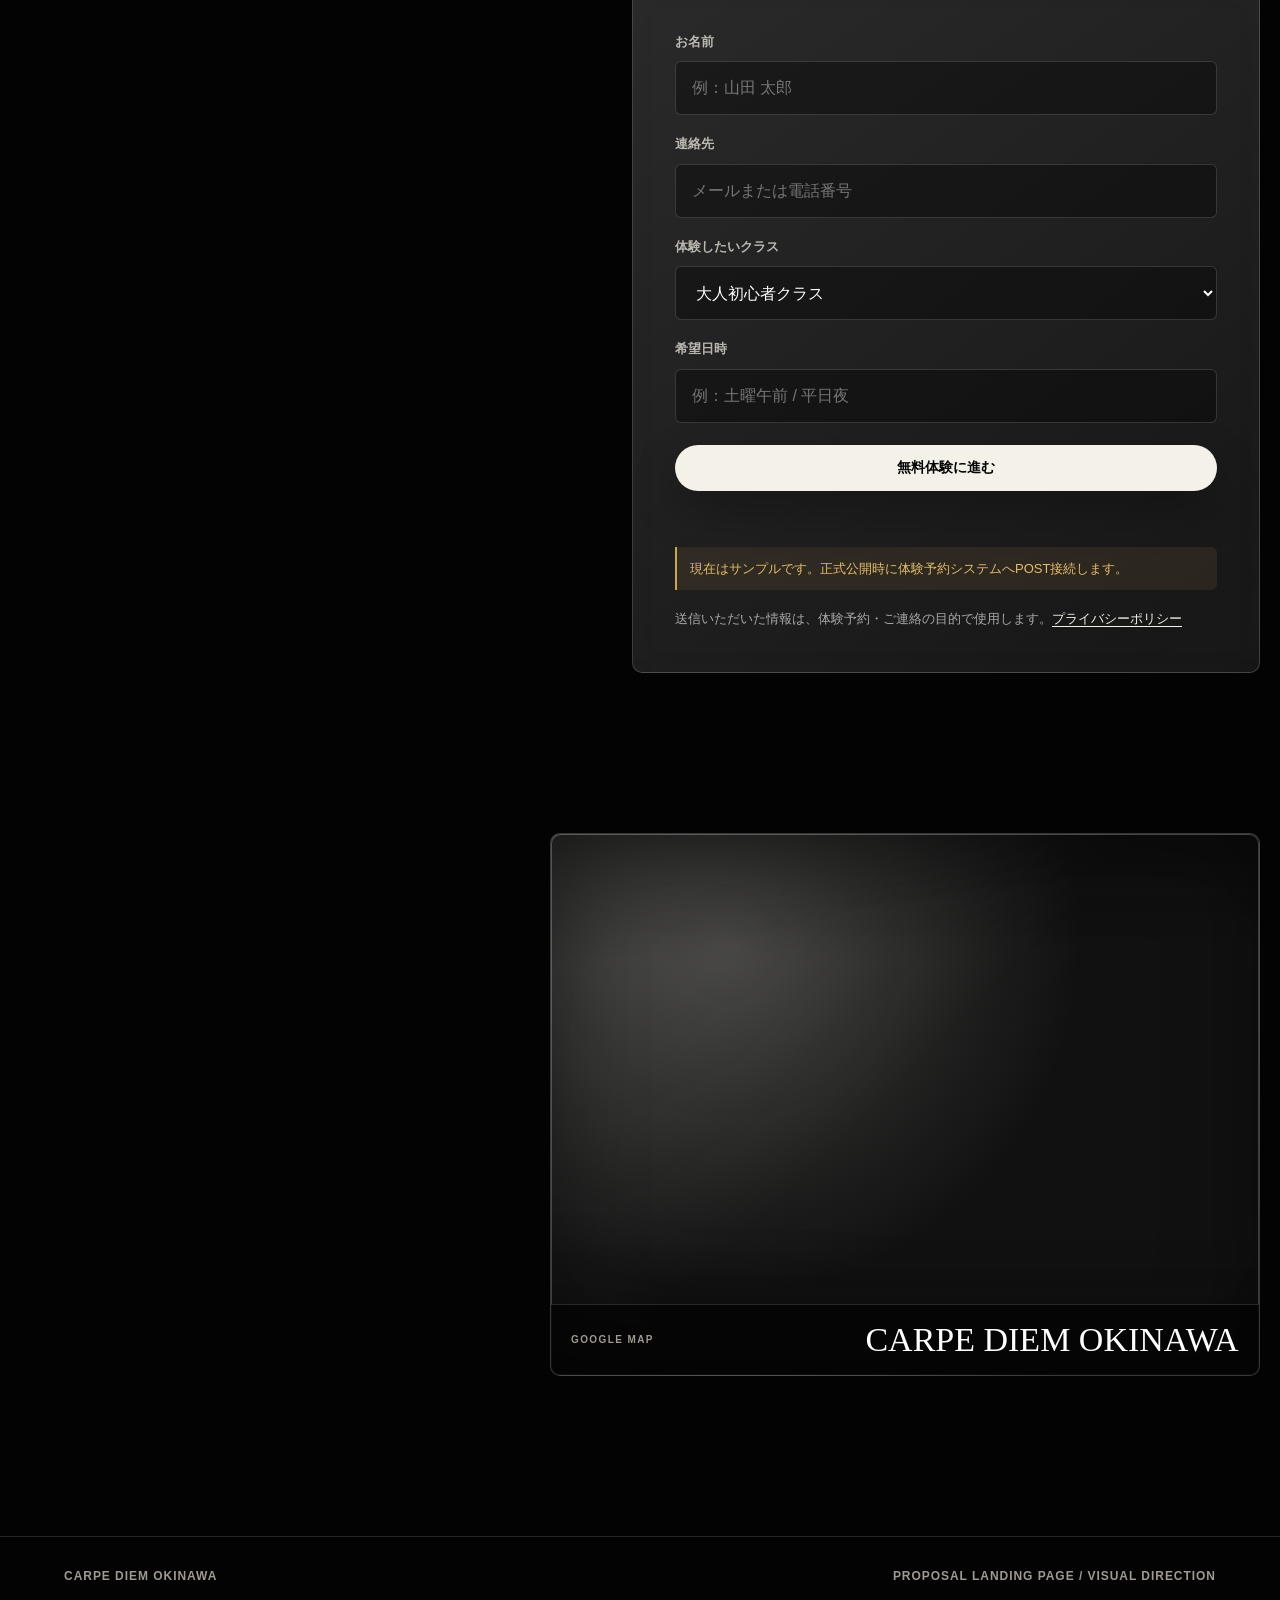
==== commit 0c0afed5: "Add files via upload" ====
--- a/index.html
+++ b/index.html
@@ -136,14 +136,17 @@
           </div>
         </div>
         <div class="collage" data-reveal="float">
-          <img class="collage-main" src="./assets/images/adult-practice.jpg" alt="大人初心者向けの柔術練習風景" loading="lazy" decoding="async">
+          <img class="collage-main" src="./assets/images/adult-practice.png" alt="大人初心者向けの柔術練習風景" loading="lazy" decoding="async">
           <img class="collage-float float-one" src="./assets/images/adult-lesson.jpg" alt="大人向け柔術レッスン" loading="lazy" decoding="async">
           <img class="collage-float float-two" src="./assets/images/araha-mood.jpg" alt="アラハビーチ付近のイメージ" loading="lazy" decoding="async">
         </div>
       </section>
 
       <section class="immersive-kids" id="kids">
-        <img class="kids-bg" src="./assets/images/kids-main.jpg" alt="キッズ柔術クラス集合写真" loading="lazy" decoding="async">
+        <picture>
+          <source media="(max-width: 620px)" srcset="./assets/images/kids-main-mobile.jpg">
+          <img class="kids-bg" src="./assets/images/kids-main.jpg" alt="キッズ柔術クラス集合写真" loading="lazy" decoding="async">
+        </picture>
         <div class="kids-overlay"></div>
         <div class="kids-content" data-reveal="clip">
           <p class="eyebrow">Kids age 4+</p>
@@ -163,11 +166,11 @@
           <h2>見た瞬間に、通う未来が浮かぶ。</h2>
         </div>
         <div class="run-grid">
-          <img data-reveal="float" src="./assets/images/team.jpg" alt="集合写真" loading="lazy" decoding="async">
+          <img data-reveal="float" src="./assets/images/team-current.png" alt="大人クラスの雰囲気" loading="lazy" decoding="async">
           <img data-reveal="float" src="./assets/images/instructors.jpg" alt="インストラクター集合" loading="lazy" decoding="async">
-          <img data-reveal="float" src="./assets/images/kids-class.jpg" alt="キッズクラス" loading="lazy" decoding="async">
+          <img data-reveal="float" src="./assets/images/kids-current.png" alt="キッズクラス" loading="lazy" decoding="async">
           <img data-reveal="float" src="./assets/images/facility.jpg" alt="施設写真" loading="lazy" decoding="async">
-          <img data-reveal="float" src="./assets/images/lesson-close.jpg" alt="レッスン風景" loading="lazy" decoding="async">
+          <img data-reveal="float" src="./assets/images/lesson-current.jpg" alt="レッスン風景" loading="lazy" decoding="async">
           <img data-reveal="float" src="./assets/images/araha-beach.png" alt="アラハビーチの風景" loading="lazy" decoding="async">
         </div>
       </section>
--- a/styles.css
+++ b/styles.css
@@ -647,6 +647,7 @@
   padding: clamp(28px, 6vw, 82px);
 }
 
+.immersive-kids picture,
 .kids-bg,
 .kids-overlay {
   position: absolute;
@@ -655,7 +656,13 @@
   height: 100%;
 }
 
+.immersive-kids picture {
+  overflow: hidden;
+}
+
 .kids-bg {
+  width: 100%;
+  height: 100%;
   object-fit: cover;
   filter: grayscale(.08) brightness(.7) contrast(1.08);
   transform: scale(1.05);
@@ -1279,10 +1286,22 @@
   }
 
   .hero-actions,
-  .contact-buttons,
-  .hero-stats {
+  .contact-buttons {
     align-items: stretch;
     flex-direction: column;
+  }
+
+  .hero-stats {
+    display: grid;
+    grid-template-columns: 1fr 1fr;
+    gap: 8px;
+  }
+
+  .hero-stats span {
+    justify-content: center;
+    min-height: 40px;
+    padding: 0 10px;
+    text-align: center;
   }
 
   .hero-actions .pill,
@@ -1299,6 +1318,10 @@
   .image-run,
   .editorial-gallery {
     width: min(100% - 32px, var(--max));
+  }
+
+  .section-pad {
+    padding-block: 70px;
   }
 
   .feature-frame,
@@ -1309,6 +1332,11 @@
     height: 350px;
   }
 
+  .frame-stack-b,
+  .frame-wide {
+    display: none;
+  }
+
   .price-row,
   .site-footer {
     flex-direction: column;
@@ -1348,14 +1376,15 @@
 
   .run-grid {
     display: grid;
-    grid-template-columns: 1fr;
+    grid-template-columns: 1fr 1fr;
     grid-auto-rows: auto;
+    gap: 10px;
   }
 
   .run-grid img:nth-child(n) {
     grid-column: auto;
     grid-row: auto;
-    height: 320px;
+    height: 180px;
   }
 
   .map-frame,
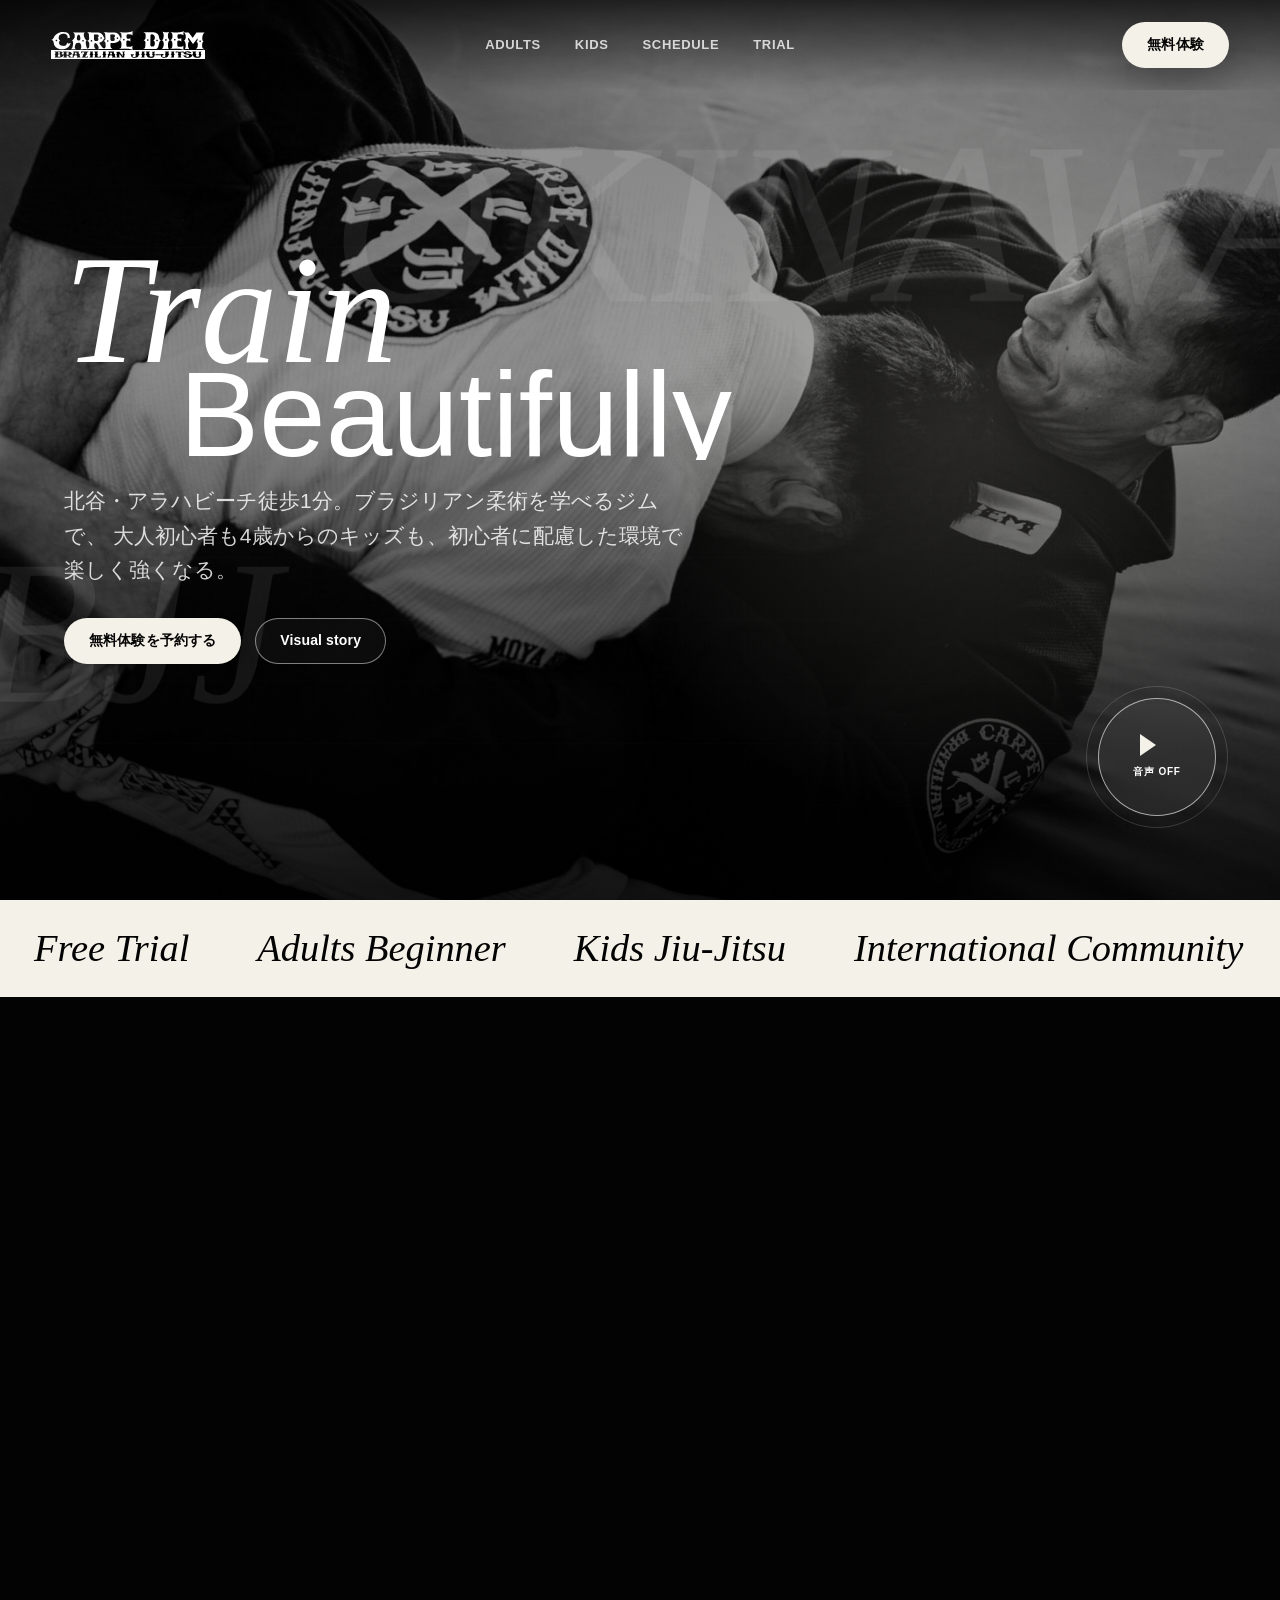
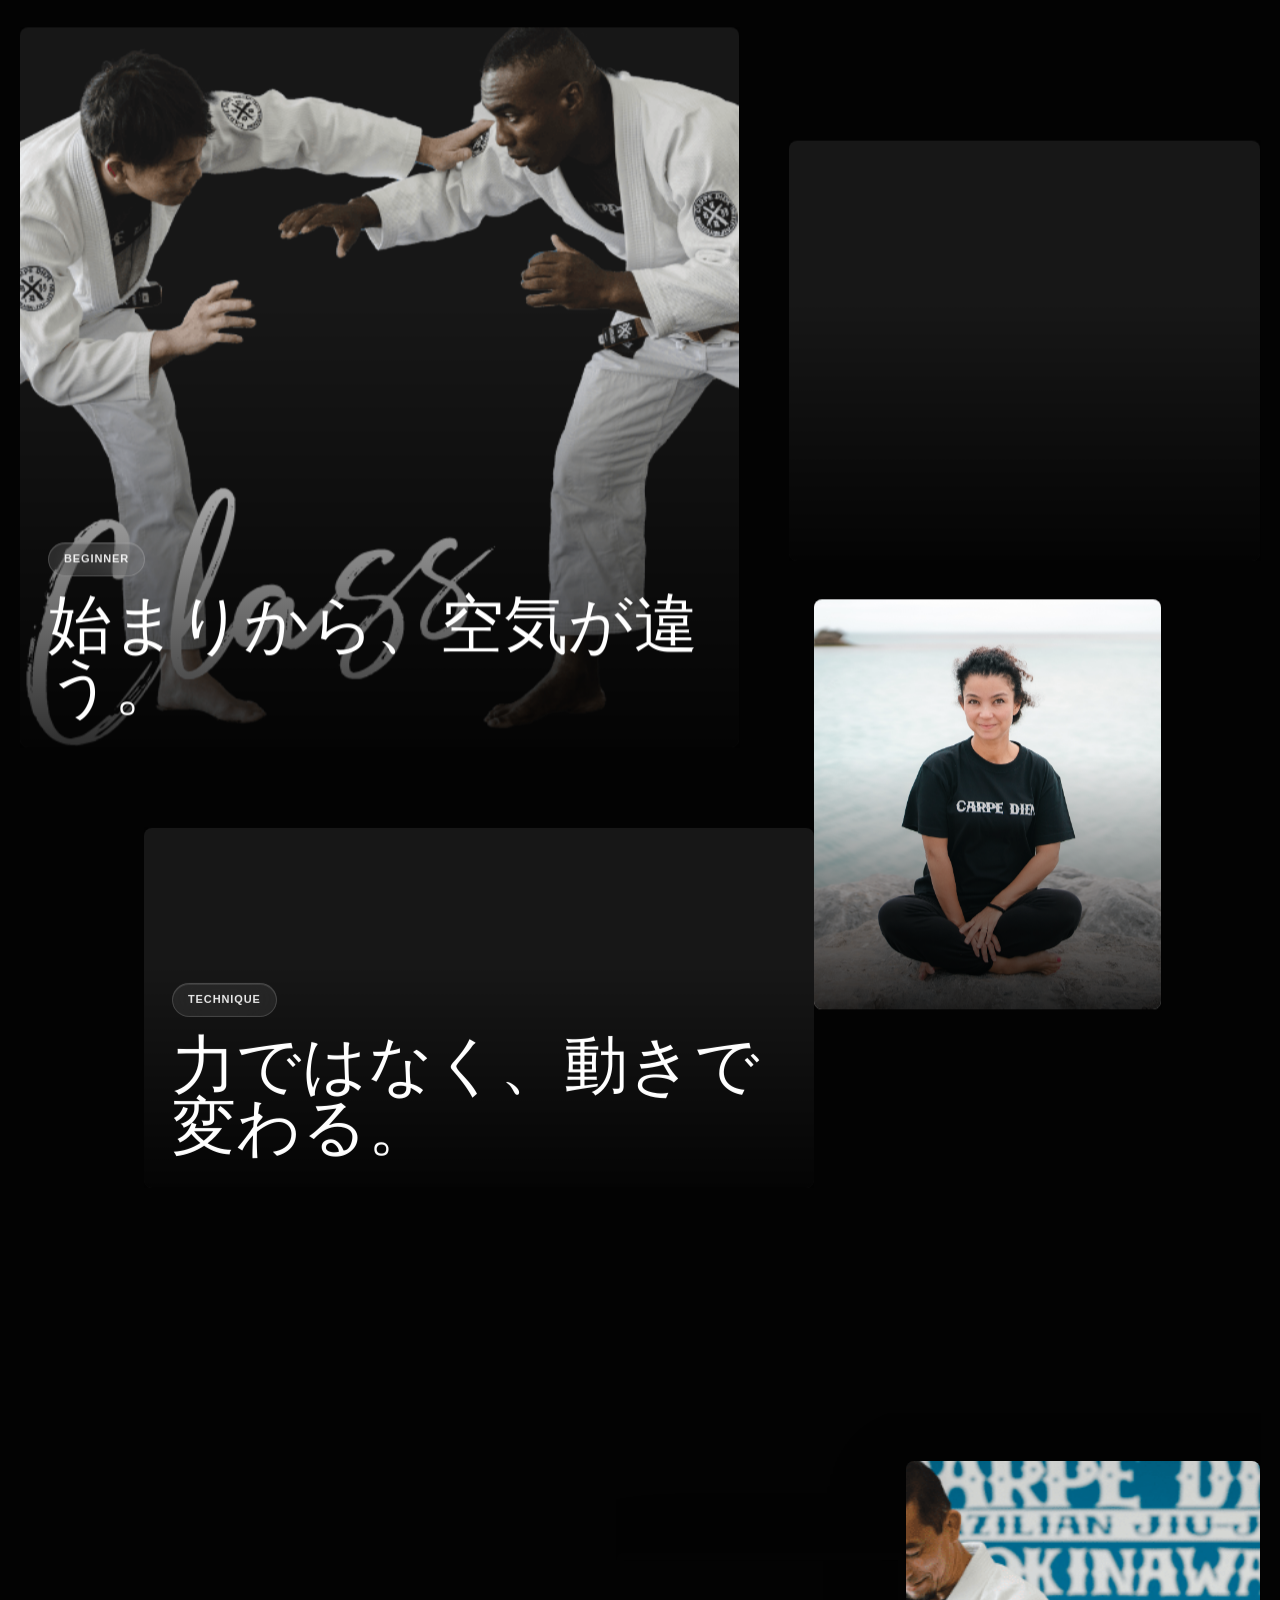
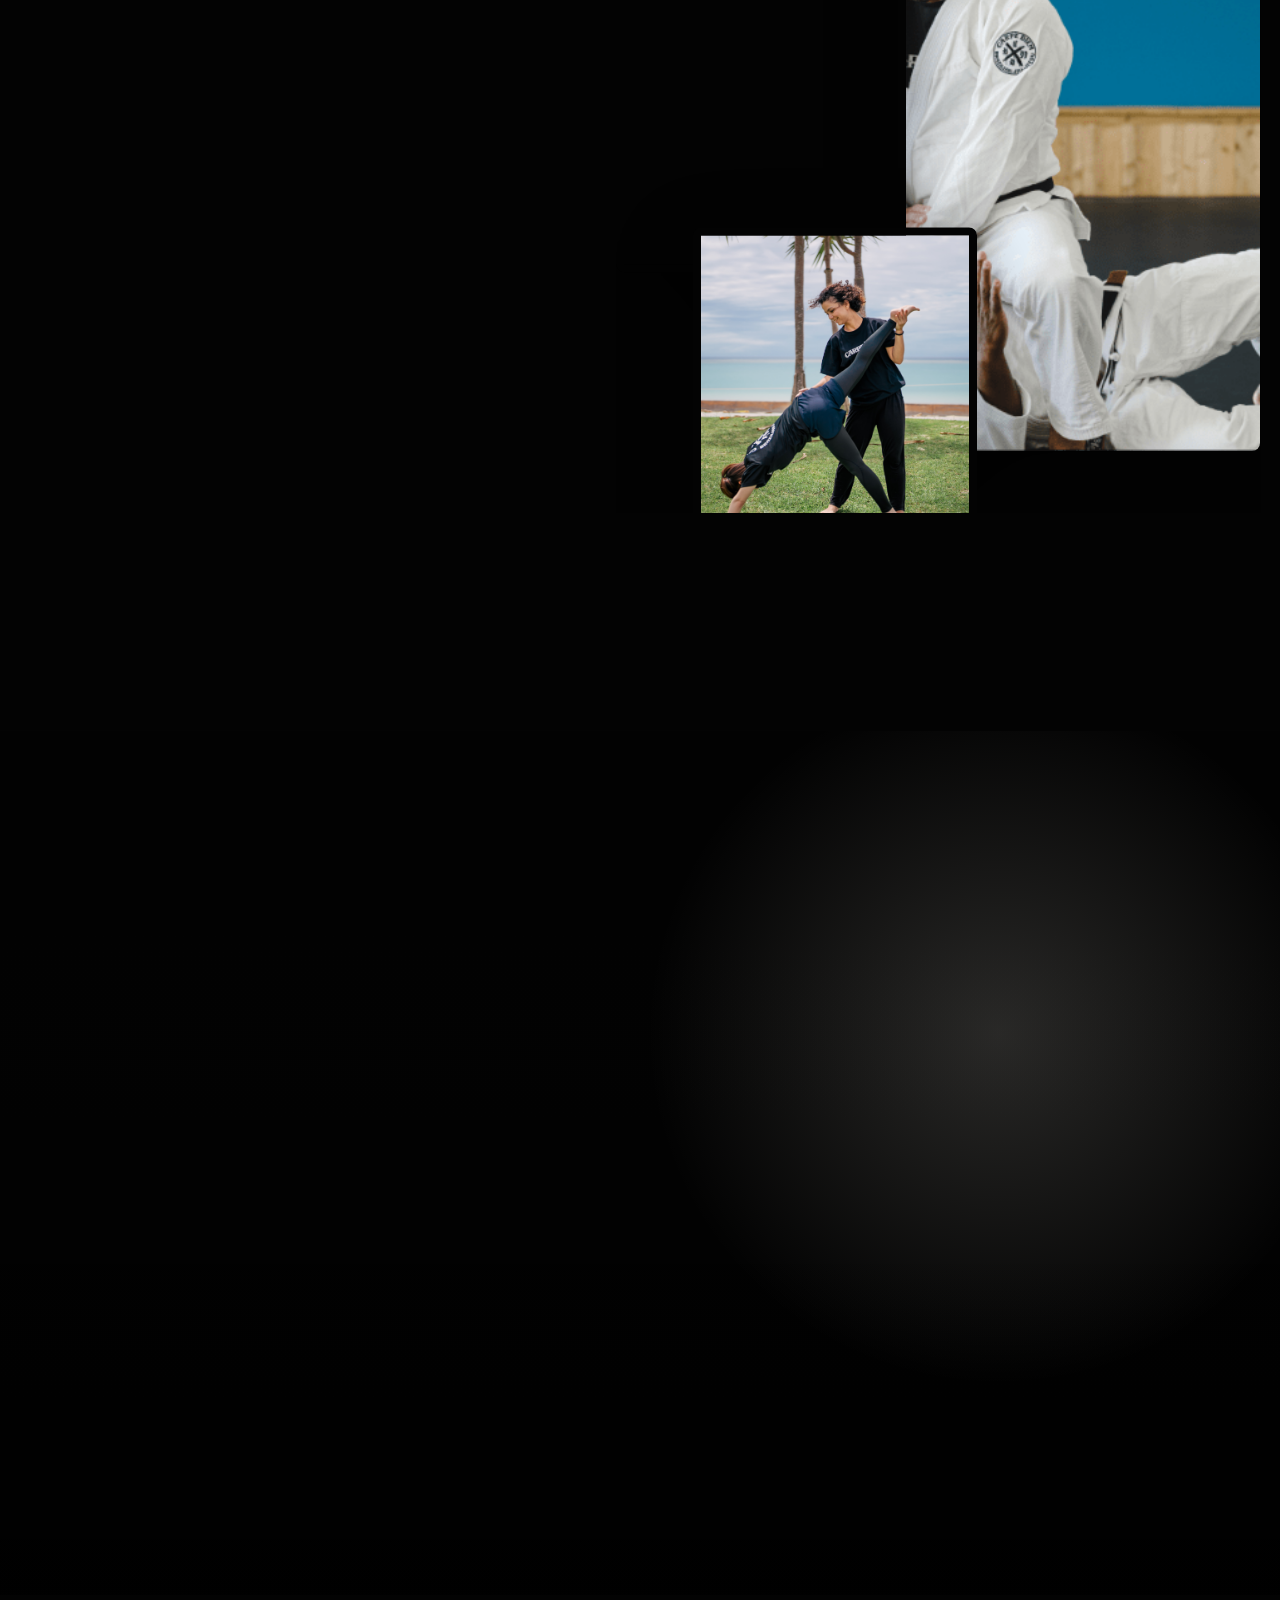
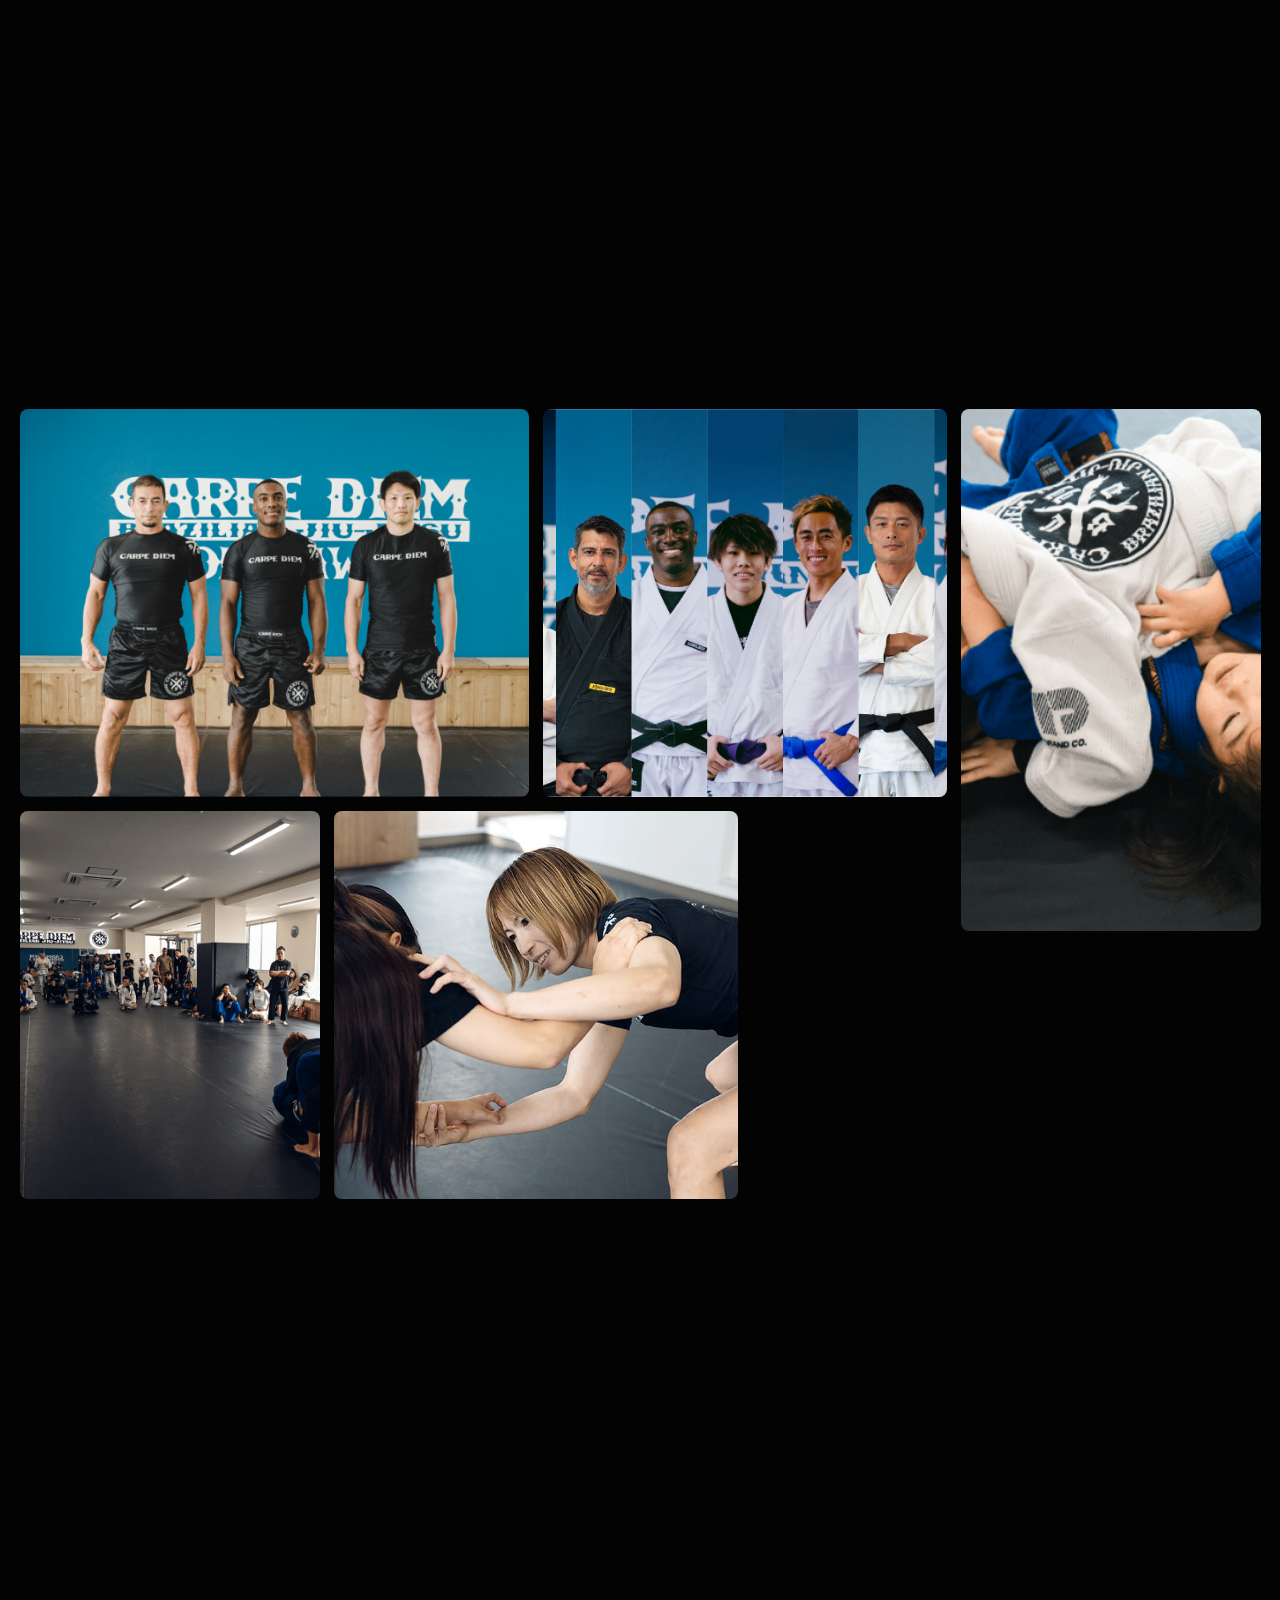
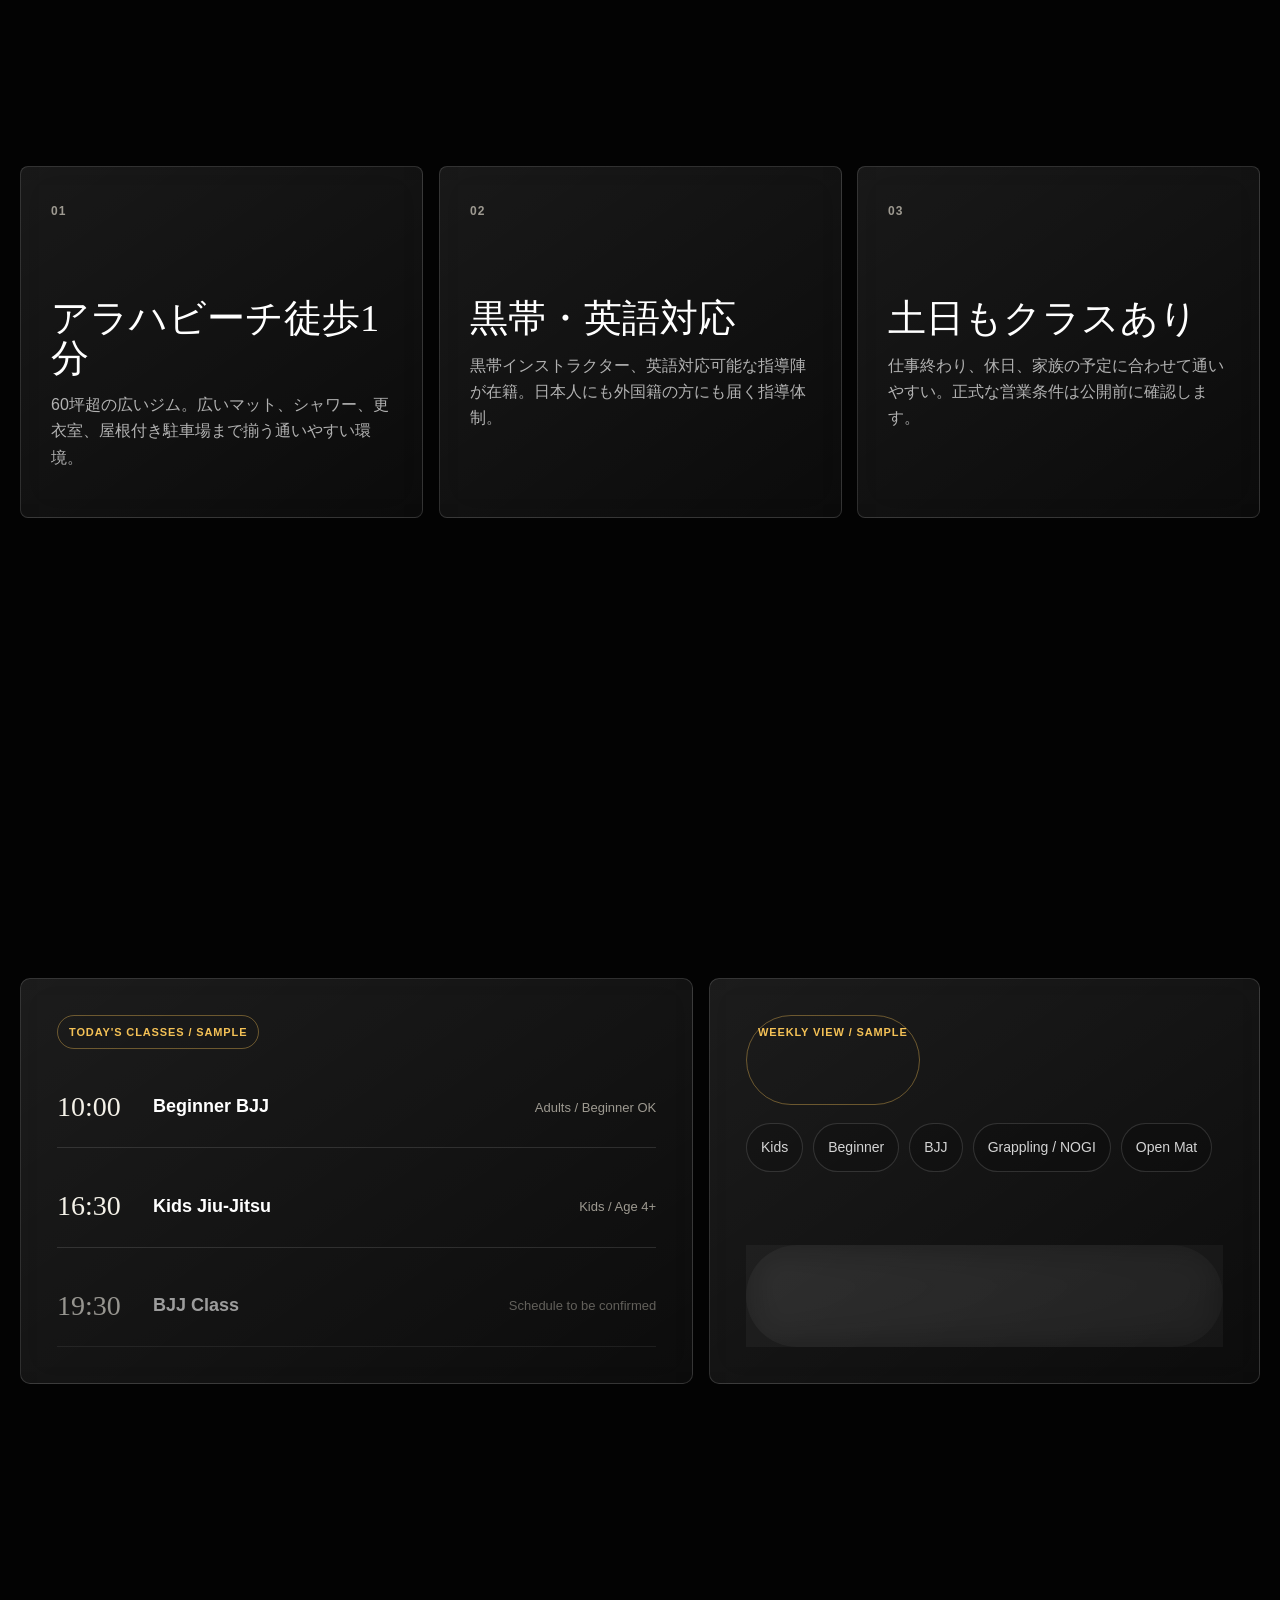
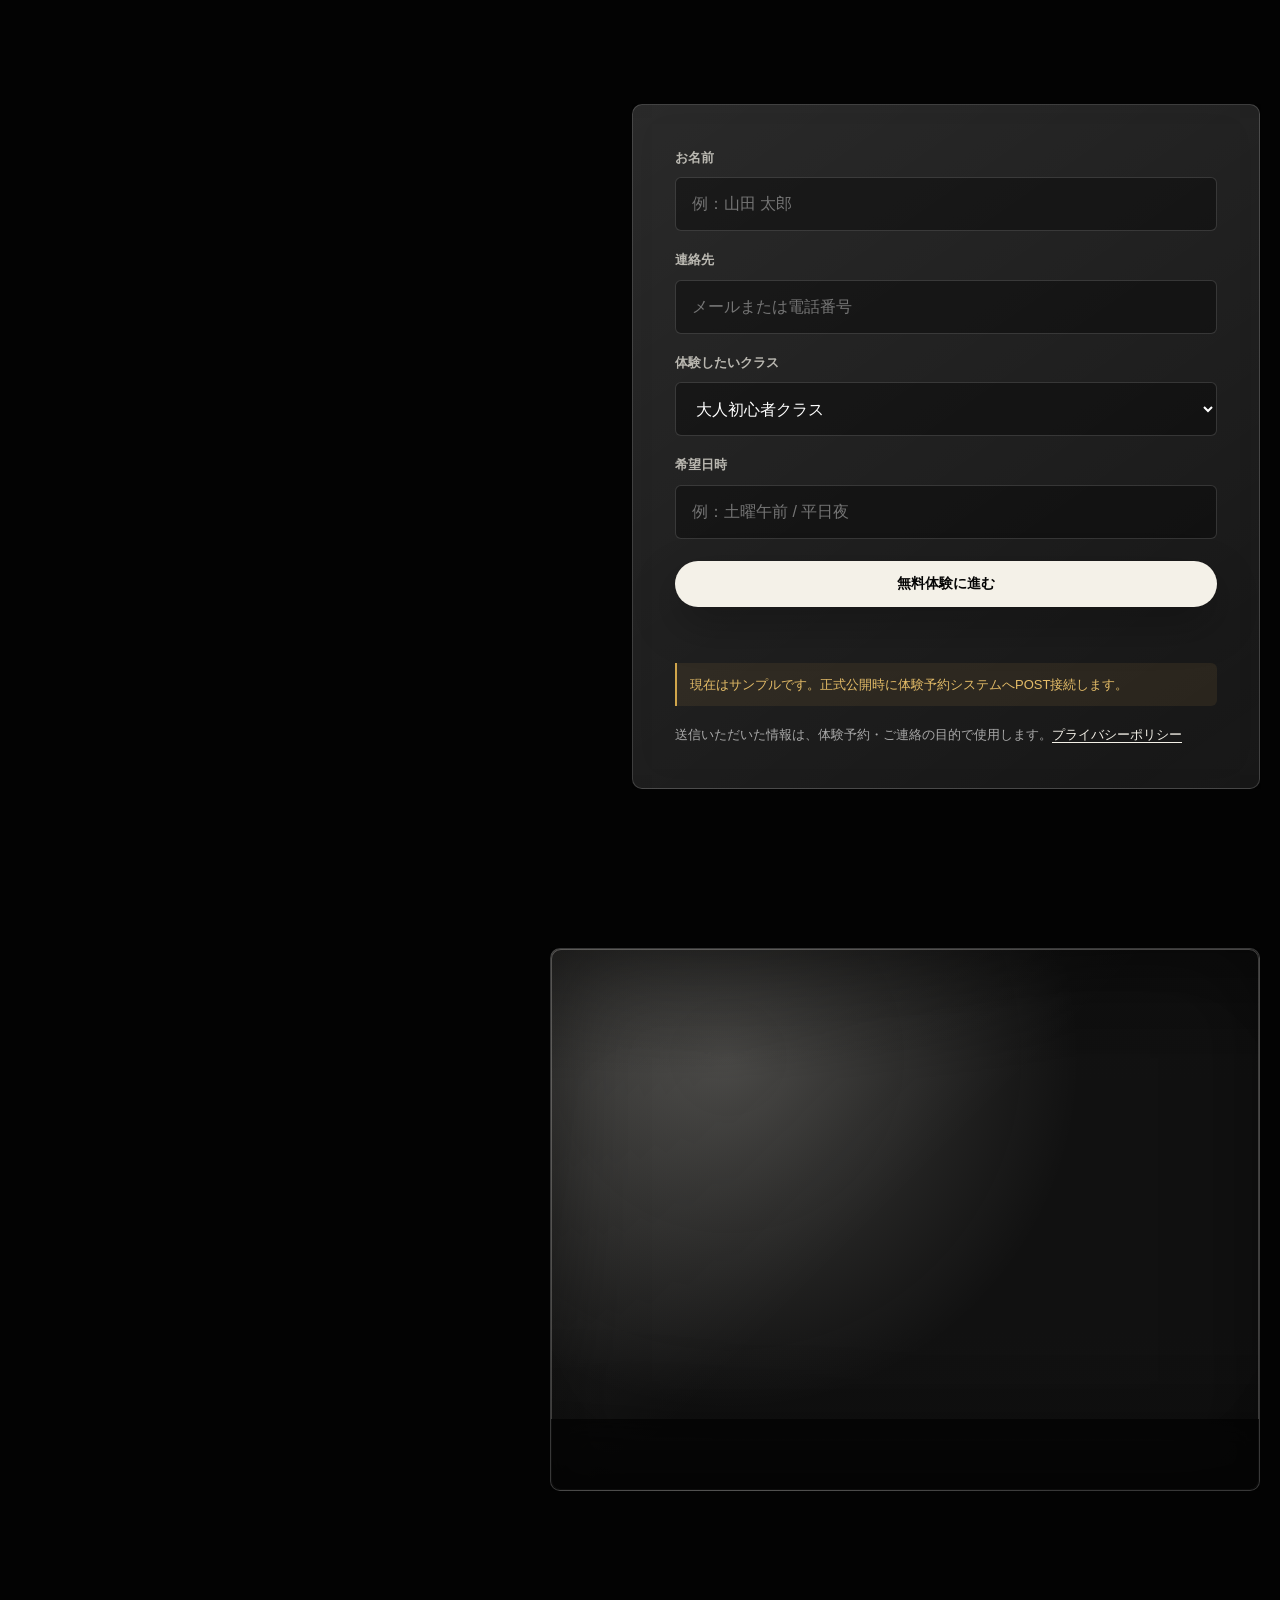
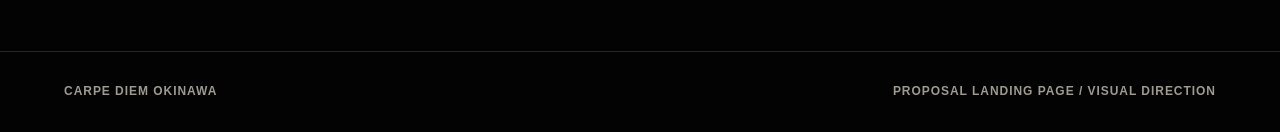
==== commit 064dd3cb: "Add files via upload" ====
--- a/index.html
+++ b/index.html
@@ -19,7 +19,7 @@
   </head>
   <body>
     <div class="page-loader" aria-hidden="true">
-      <span>CARPE DIEM</span>
+      <img class="loader-logo" src="./assets/images/loader-logo.png" alt="">
     </div>
 
     <header class="site-header" data-reveal="fade">
@@ -129,9 +129,17 @@
             日本語・英語での案内にも対応し、沖縄在住の外国人にも自然に届く導線にします。
           </p>
           <div class="price-list">
-            <div class="price-row price-pending">
-              <span>Monthly fee</span>
-              <strong>料金は現在のプランを確認中</strong>
+            <div class="price-row">
+              <span>Kids</span>
+              <strong>¥5,000〜</strong>
+            </div>
+            <div class="price-row">
+              <span>Women</span>
+              <strong>¥5,000〜</strong>
+            </div>
+            <div class="price-row">
+              <span>Men</span>
+              <strong>¥8,000〜</strong>
             </div>
           </div>
         </div>
--- a/styles.css
+++ b/styles.css
@@ -40,7 +40,7 @@
   z-index: 60;
   pointer-events: none;
   background: var(--black);
-  animation: pageFade .45s cubic-bezier(.76, 0, .24, 1) .08s forwards;
+  animation: pageFade .45s cubic-bezier(.76, 0, .24, 1) 2.55s forwards;
 }
 
 img,
@@ -65,20 +65,26 @@
   inset: 0;
   z-index: 70;
   display: grid;
+  gap: clamp(4px, 1vw, 12px);
   place-items: center;
+  align-content: center;
   background: var(--black);
   color: var(--bone);
   pointer-events: none;
-  animation: loaderExit .5s cubic-bezier(.76, 0, .24, 1) .18s forwards;
-}
-
-.page-loader span {
-  font-family: var(--serif);
-  font-size: clamp(34px, 8vw, 96px);
-  font-style: italic;
-  letter-spacing: 0;
-  clip-path: inset(0 0 0 0);
-  animation: loaderText .42s cubic-bezier(.22, 1, .36, 1) both;
+  background:
+    radial-gradient(circle at 50% 42%, rgba(244, 241, 232, .1), transparent 18rem),
+    var(--black);
+  animation: loaderExit .45s cubic-bezier(.76, 0, .24, 1) 2.55s forwards;
+}
+
+.loader-logo {
+  display: block;
+  width: min(78vw, 980px);
+  height: auto;
+  opacity: 0;
+  filter: blur(10px);
+  transform: translateY(16px) scale(.96);
+  animation: loaderLogo 3s cubic-bezier(.22, 1, .36, 1) both;
 }
 
 .site-header {
@@ -609,15 +615,17 @@
 .collage img {
   position: absolute;
   object-fit: cover;
+  object-position: center;
   border-radius: 8px;
   box-shadow: 0 24px 76px rgba(0, 0, 0, .46);
 }
 
 .collage-main {
-  right: 4%;
-  top: 0;
-  width: 58%;
-  height: 620px;
+  right: 0;
+  top: 48px;
+  width: 55%;
+  height: 590px;
+  object-position: center 42%;
 }
 
 .collage-float {
@@ -626,16 +634,18 @@
 
 .float-one {
   left: 0;
-  top: 120px;
-  width: 47%;
+  top: 144px;
+  width: 45%;
   height: 320px;
+  z-index: 2;
 }
 
 .float-two {
-  left: 16%;
+  left: 12%;
   bottom: 0;
   width: 44%;
   height: 300px;
+  z-index: 3;
 }
 
 .immersive-kids {
@@ -1108,14 +1118,27 @@
 @keyframes loaderExit {
   to {
     opacity: 0;
+    filter: blur(10px);
     visibility: hidden;
   }
 }
 
-@keyframes loaderText {
-  from {
-    clip-path: inset(0 100% 0 0);
-    transform: translateY(20px);
+@keyframes loaderLogo {
+  0% {
+    opacity: 0;
+    filter: blur(10px);
+    transform: translateY(18px) scale(.96);
+  }
+  32%,
+  84% {
+    opacity: 1;
+    filter: blur(0);
+    transform: translateY(0) scale(1);
+  }
+  100% {
+    opacity: 0;
+    filter: blur(10px);
+    transform: translateY(-8px) scale(1.01);
   }
 }
 
@@ -1355,6 +1378,7 @@
   .collage-main {
     width: 78%;
     height: 430px;
+    top: 22px;
   }
 
   .float-one {
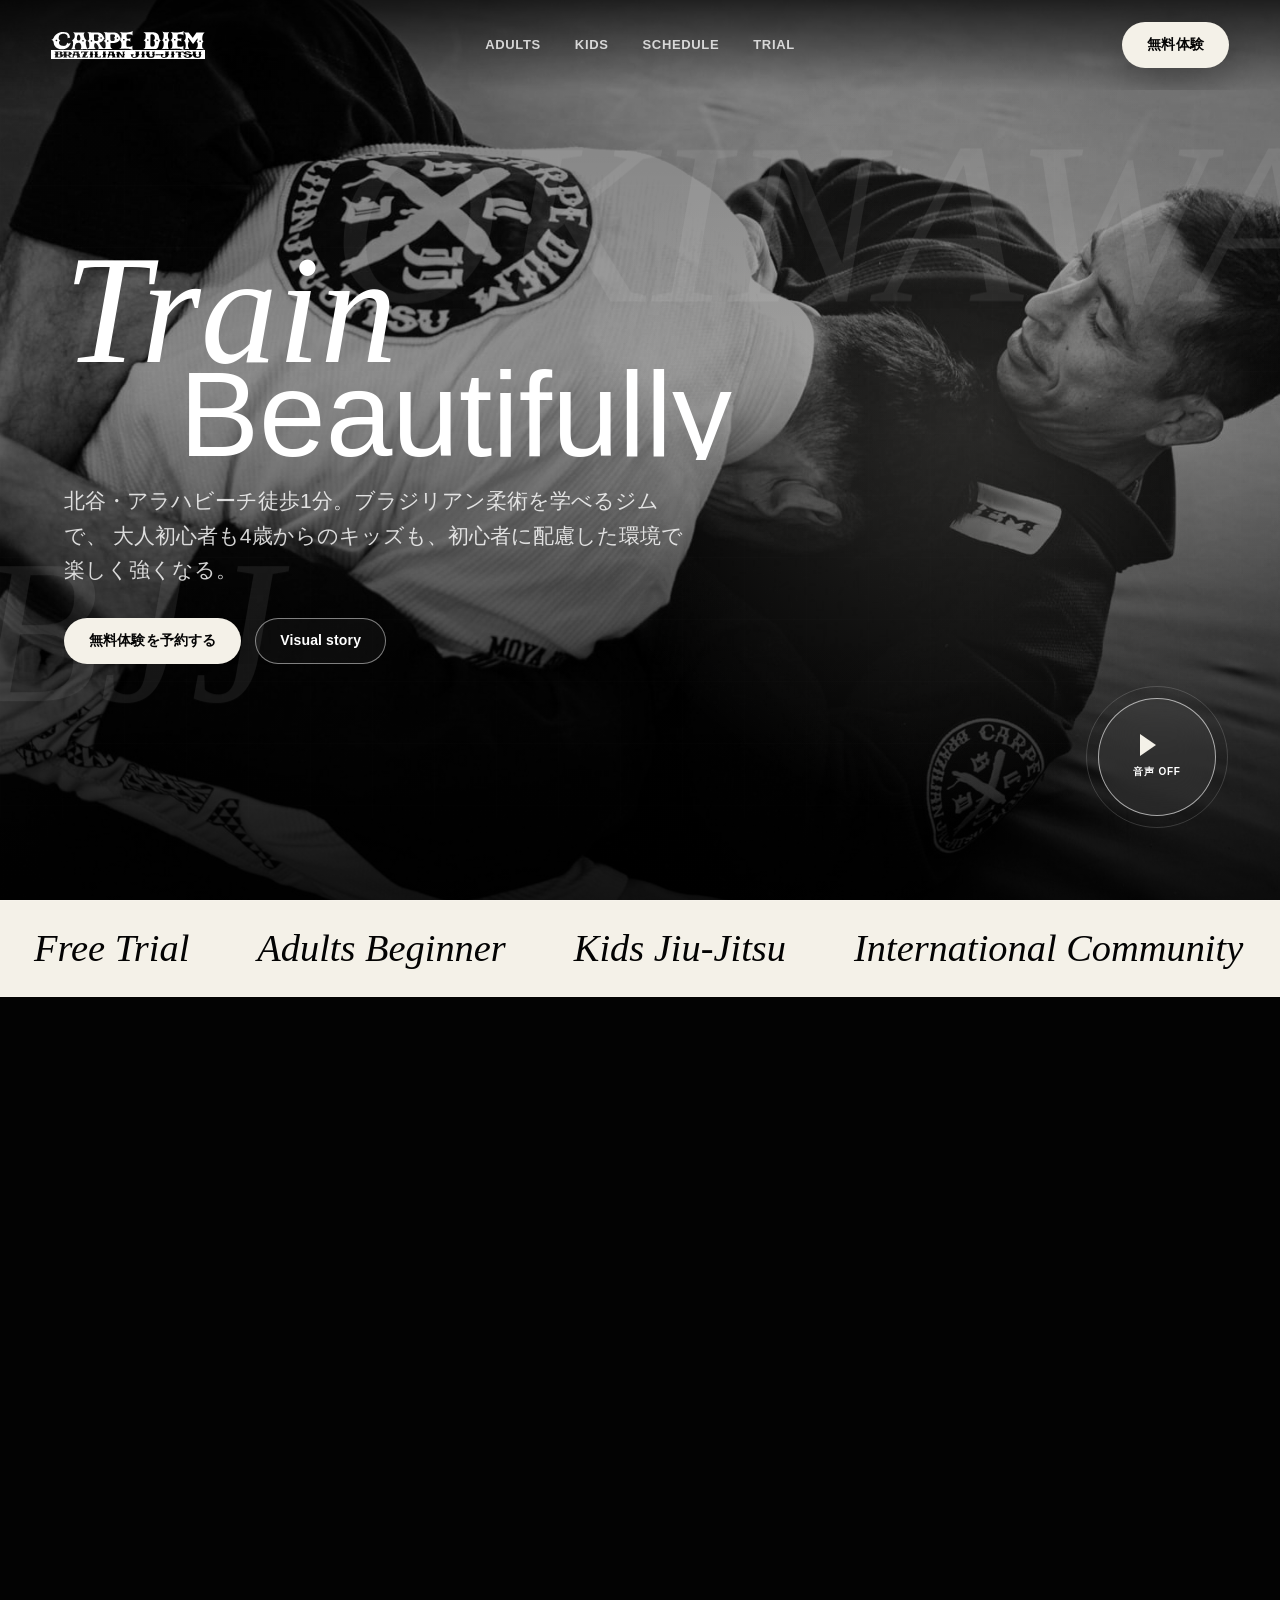
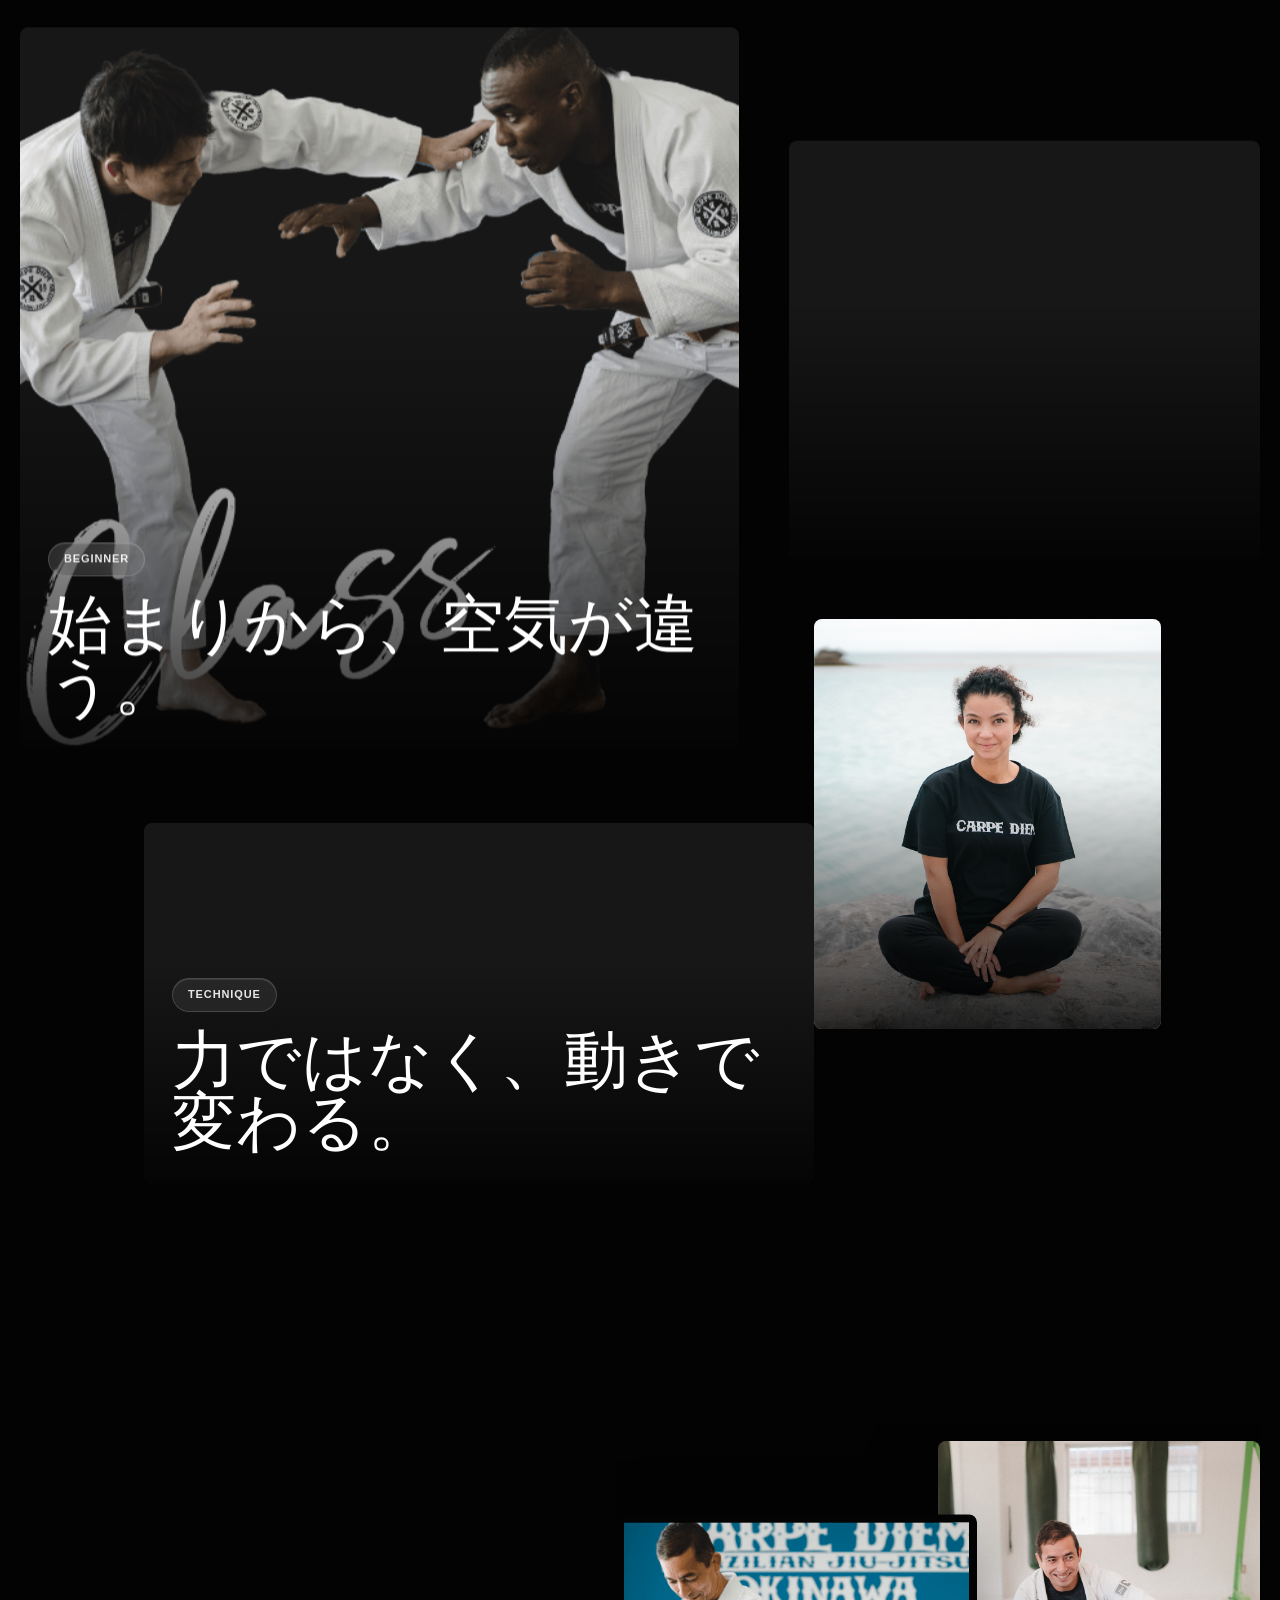
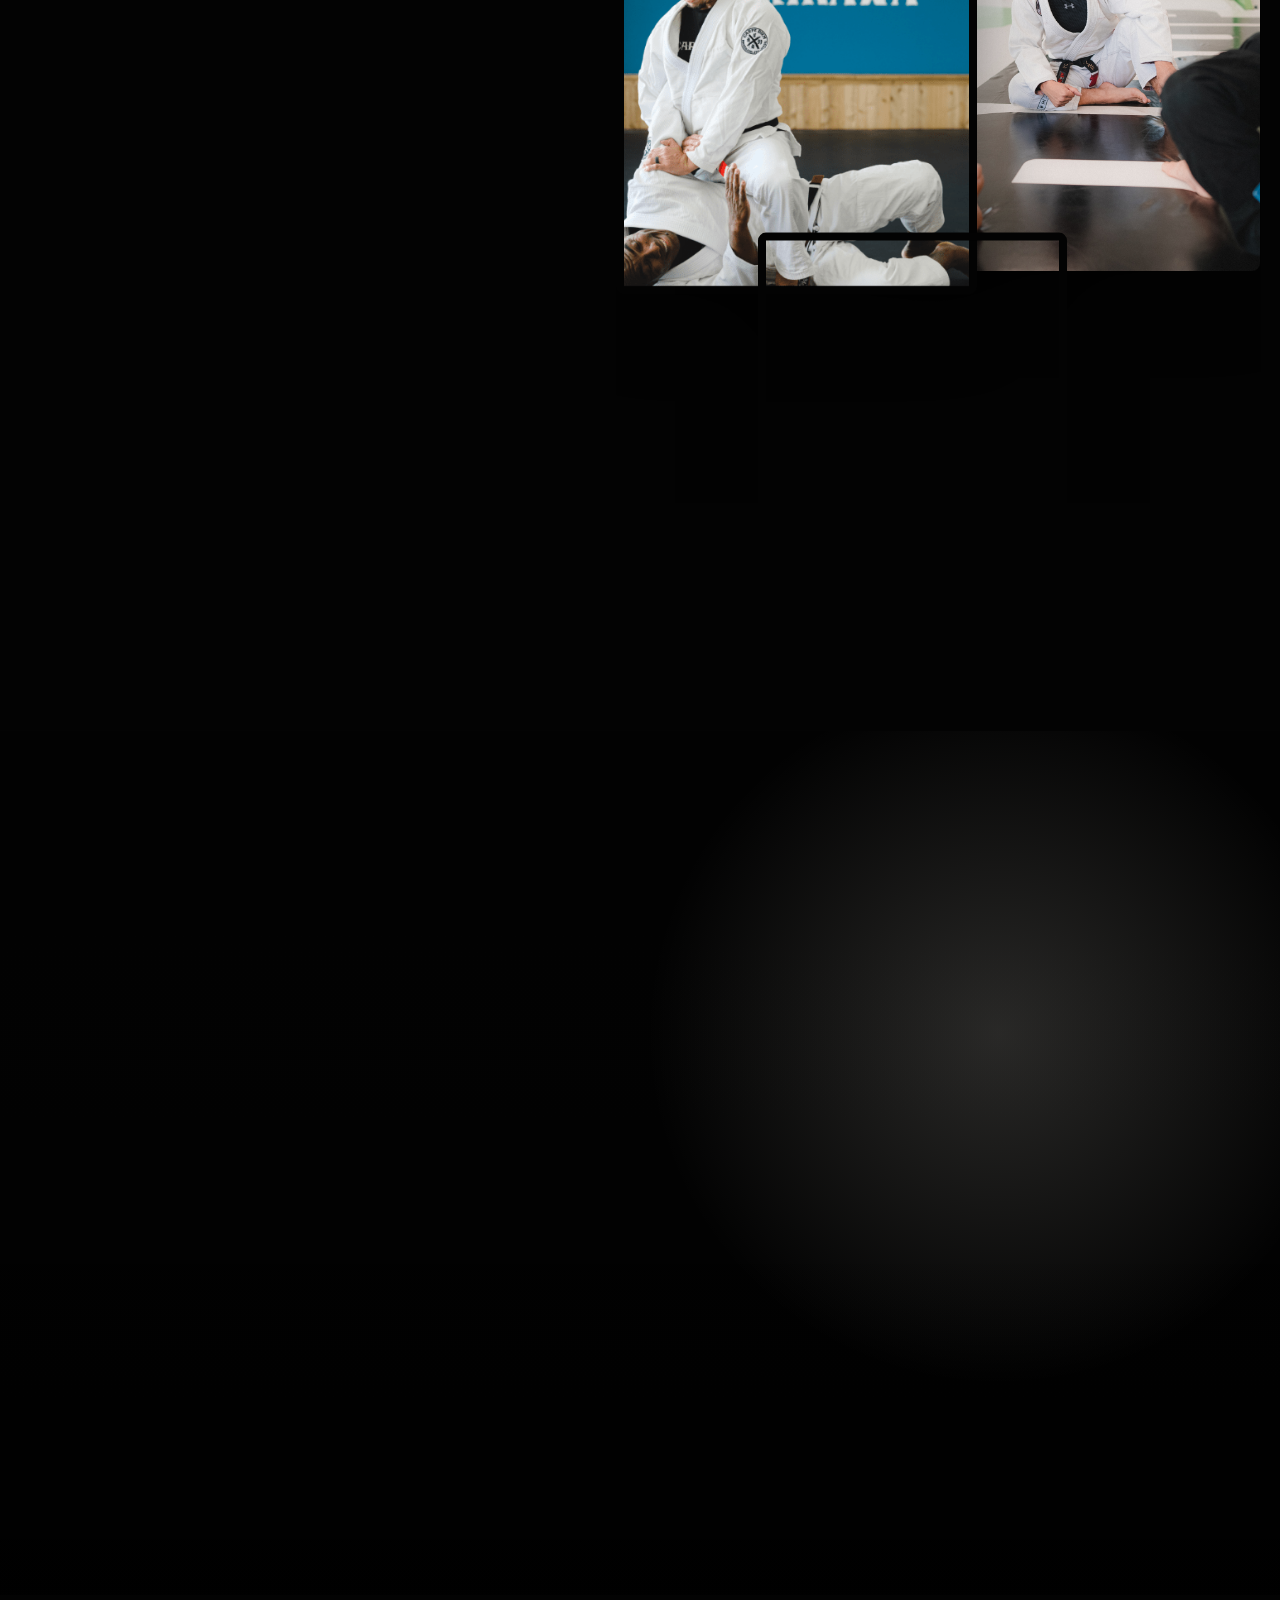
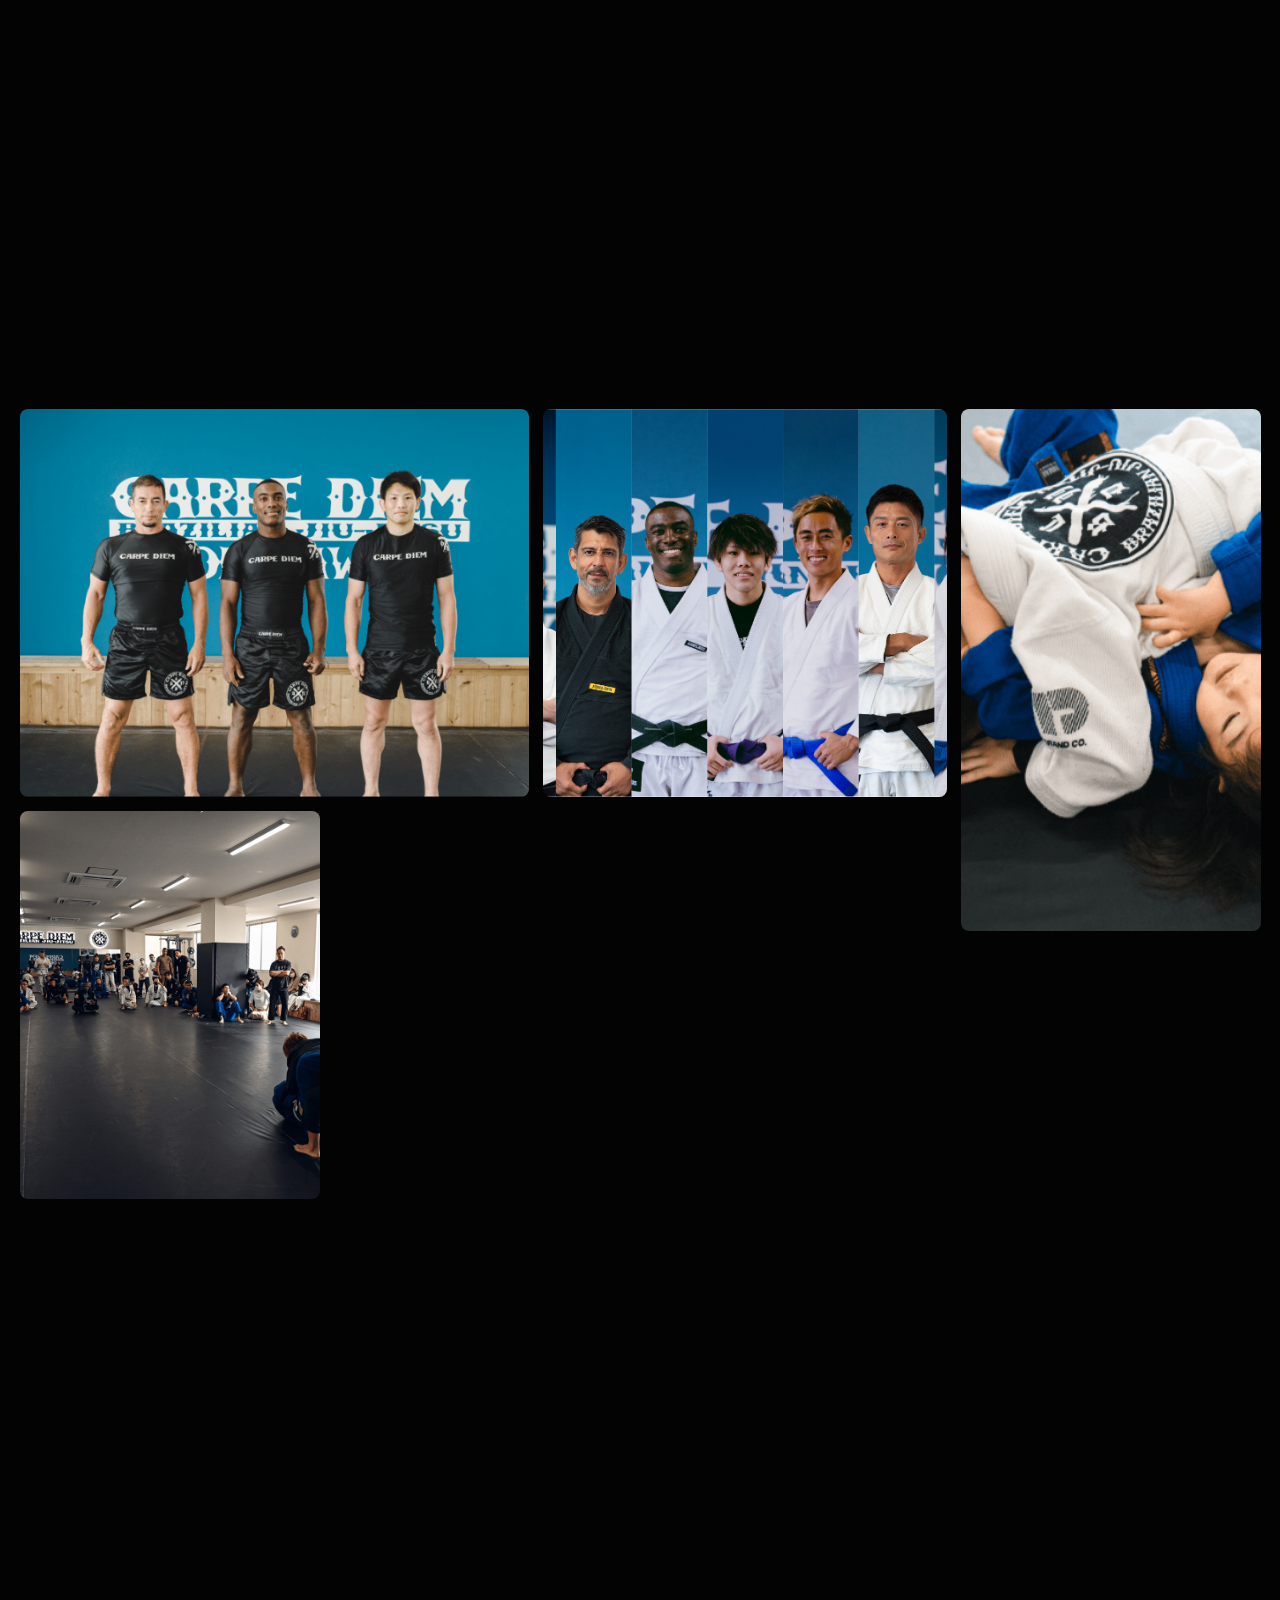
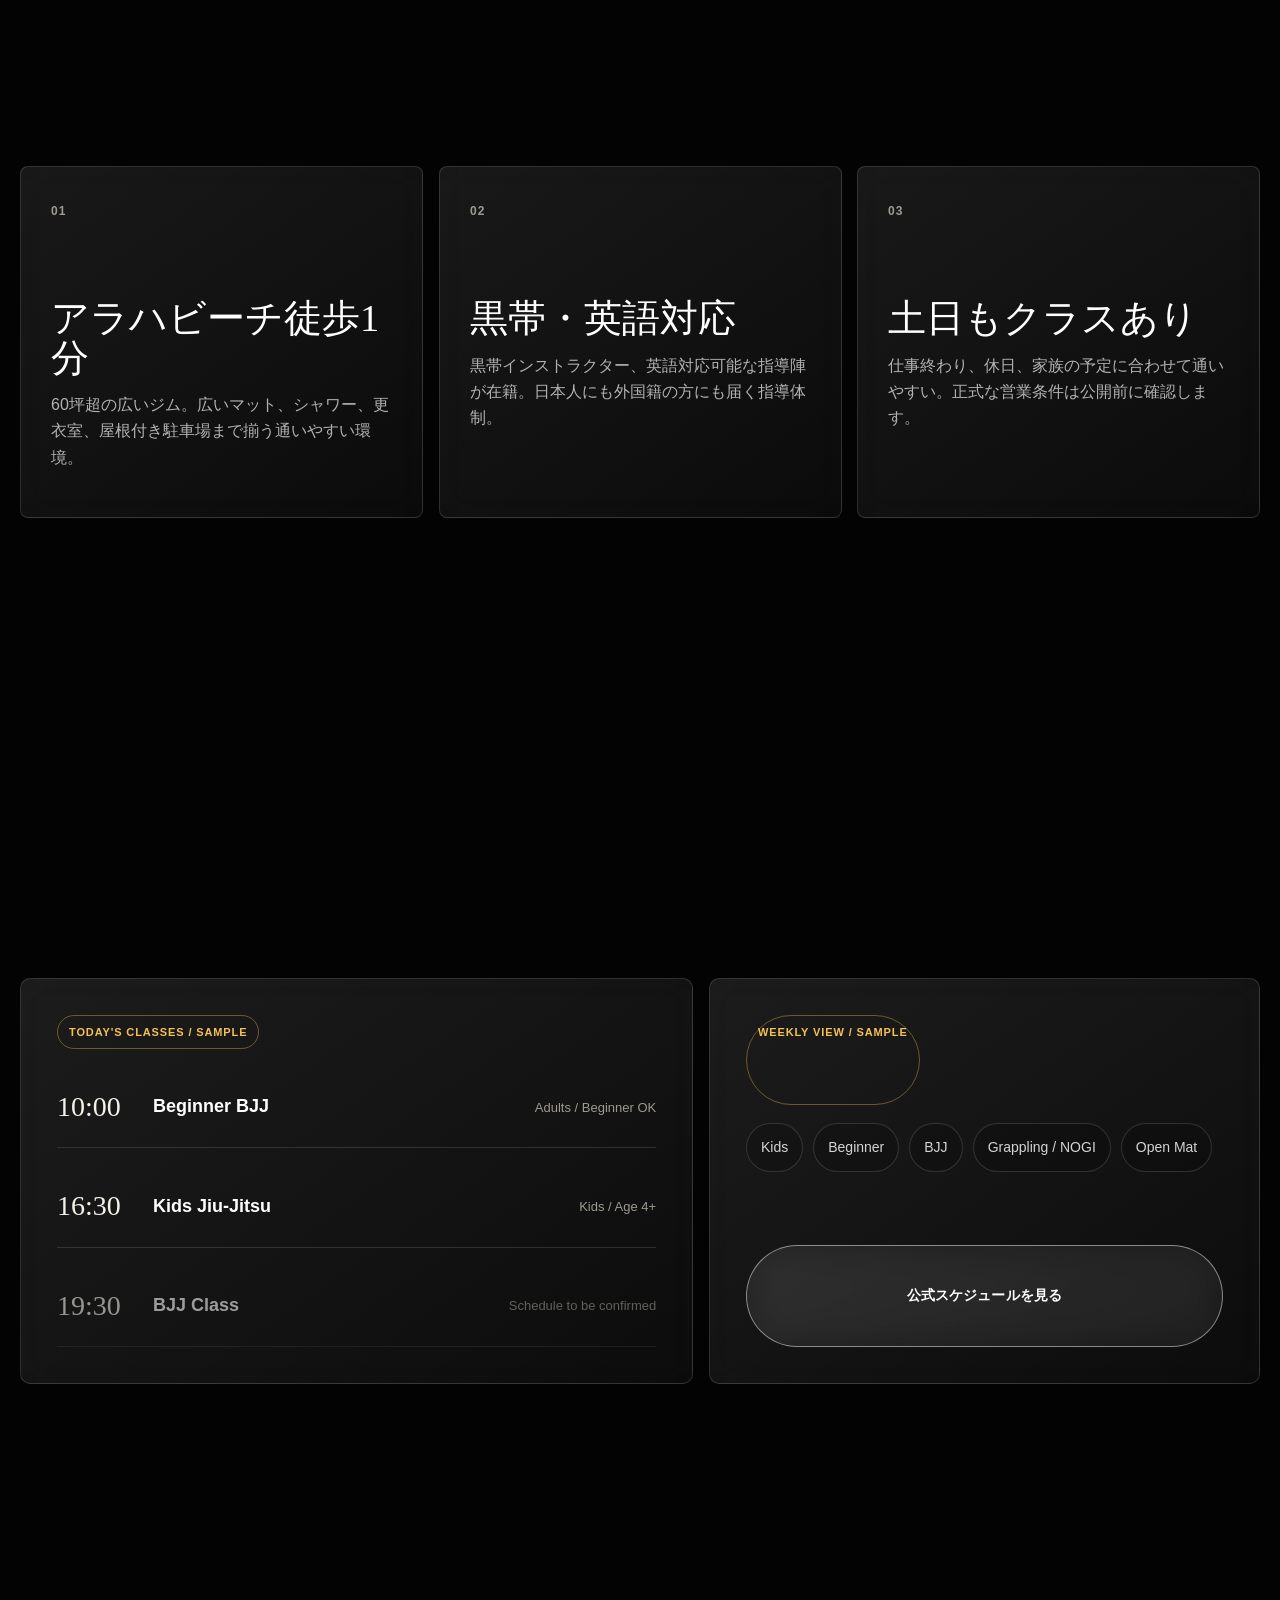
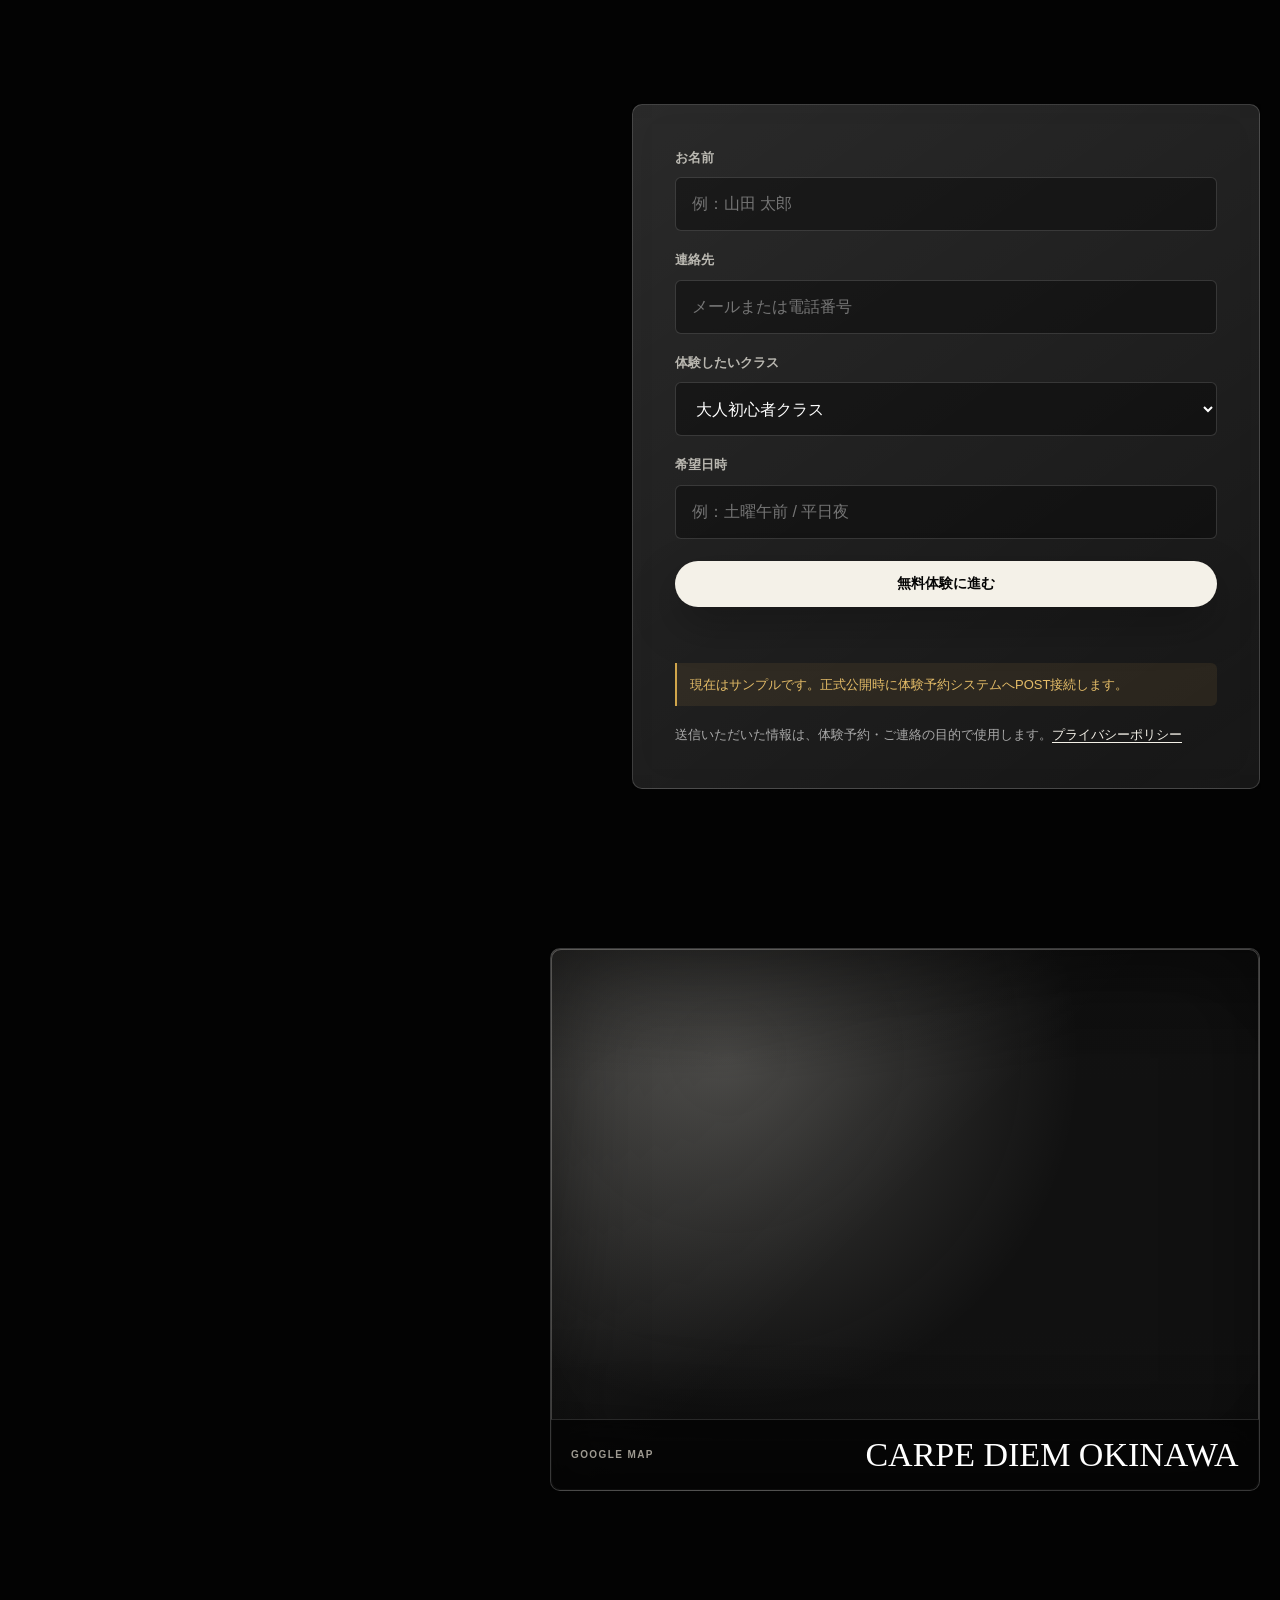
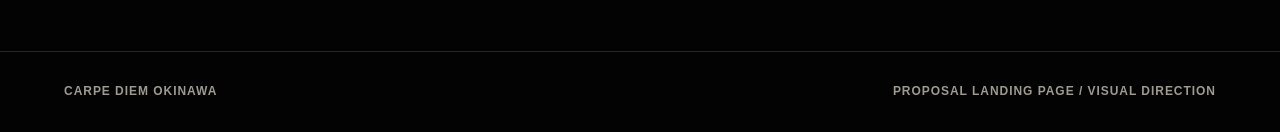
==== commit dd2dc23e: "Update landing page assets and loader logo" ====
--- a/index.html
+++ b/index.html
@@ -144,8 +144,8 @@
           </div>
         </div>
         <div class="collage" data-reveal="float">
-          <img class="collage-main" src="./assets/images/adult-practice.png" alt="大人初心者向けの柔術練習風景" loading="lazy" decoding="async">
-          <img class="collage-float float-one" src="./assets/images/adult-lesson.jpg" alt="大人向け柔術レッスン" loading="lazy" decoding="async">
+          <img class="collage-main" src="./assets/images/adult-lesson.jpg" alt="大人向け柔術レッスン" loading="lazy" decoding="async">
+          <img class="collage-float float-one" src="./assets/images/adult-practice.png" alt="大人初心者向けの柔術練習風景" loading="lazy" decoding="async">
           <img class="collage-float float-two" src="./assets/images/araha-mood.jpg" alt="アラハビーチ付近のイメージ" loading="lazy" decoding="async">
         </div>
       </section>
--- a/styles.css
+++ b/styles.css
@@ -609,7 +609,7 @@
 
 .collage {
   position: relative;
-  min-height: 700px;
+  min-height: 680px;
 }
 
 .collage img {
@@ -622,10 +622,11 @@
 
 .collage-main {
   right: 0;
-  top: 48px;
-  width: 55%;
-  height: 590px;
-  object-position: center 42%;
+  top: 18px;
+  width: 50%;
+  height: 430px;
+  object-position: center;
+  z-index: 1;
 }
 
 .collage-float {
@@ -634,17 +635,17 @@
 
 .float-one {
   left: 0;
-  top: 144px;
-  width: 45%;
-  height: 320px;
+  top: 96px;
+  width: 56%;
+  height: 380px;
   z-index: 2;
 }
 
 .float-two {
-  left: 12%;
+  left: 22%;
   bottom: 0;
-  width: 44%;
-  height: 300px;
+  width: 48%;
+  height: 285px;
   z-index: 3;
 }
 
@@ -1372,24 +1373,25 @@
   }
 
   .collage {
-    min-height: 520px;
+    min-height: 560px;
   }
 
   .collage-main {
-    width: 78%;
-    height: 430px;
-    top: 22px;
+    right: 0;
+    top: 0;
+    width: 72%;
+    height: 300px;
   }
 
   .float-one {
-    top: 88px;
-    width: 56%;
-    height: 220px;
+    top: 150px;
+    width: 62%;
+    height: 230px;
   }
 
   .float-two {
-    left: 7%;
-    width: 58%;
+    left: 24%;
+    width: 68%;
     height: 210px;
   }
 
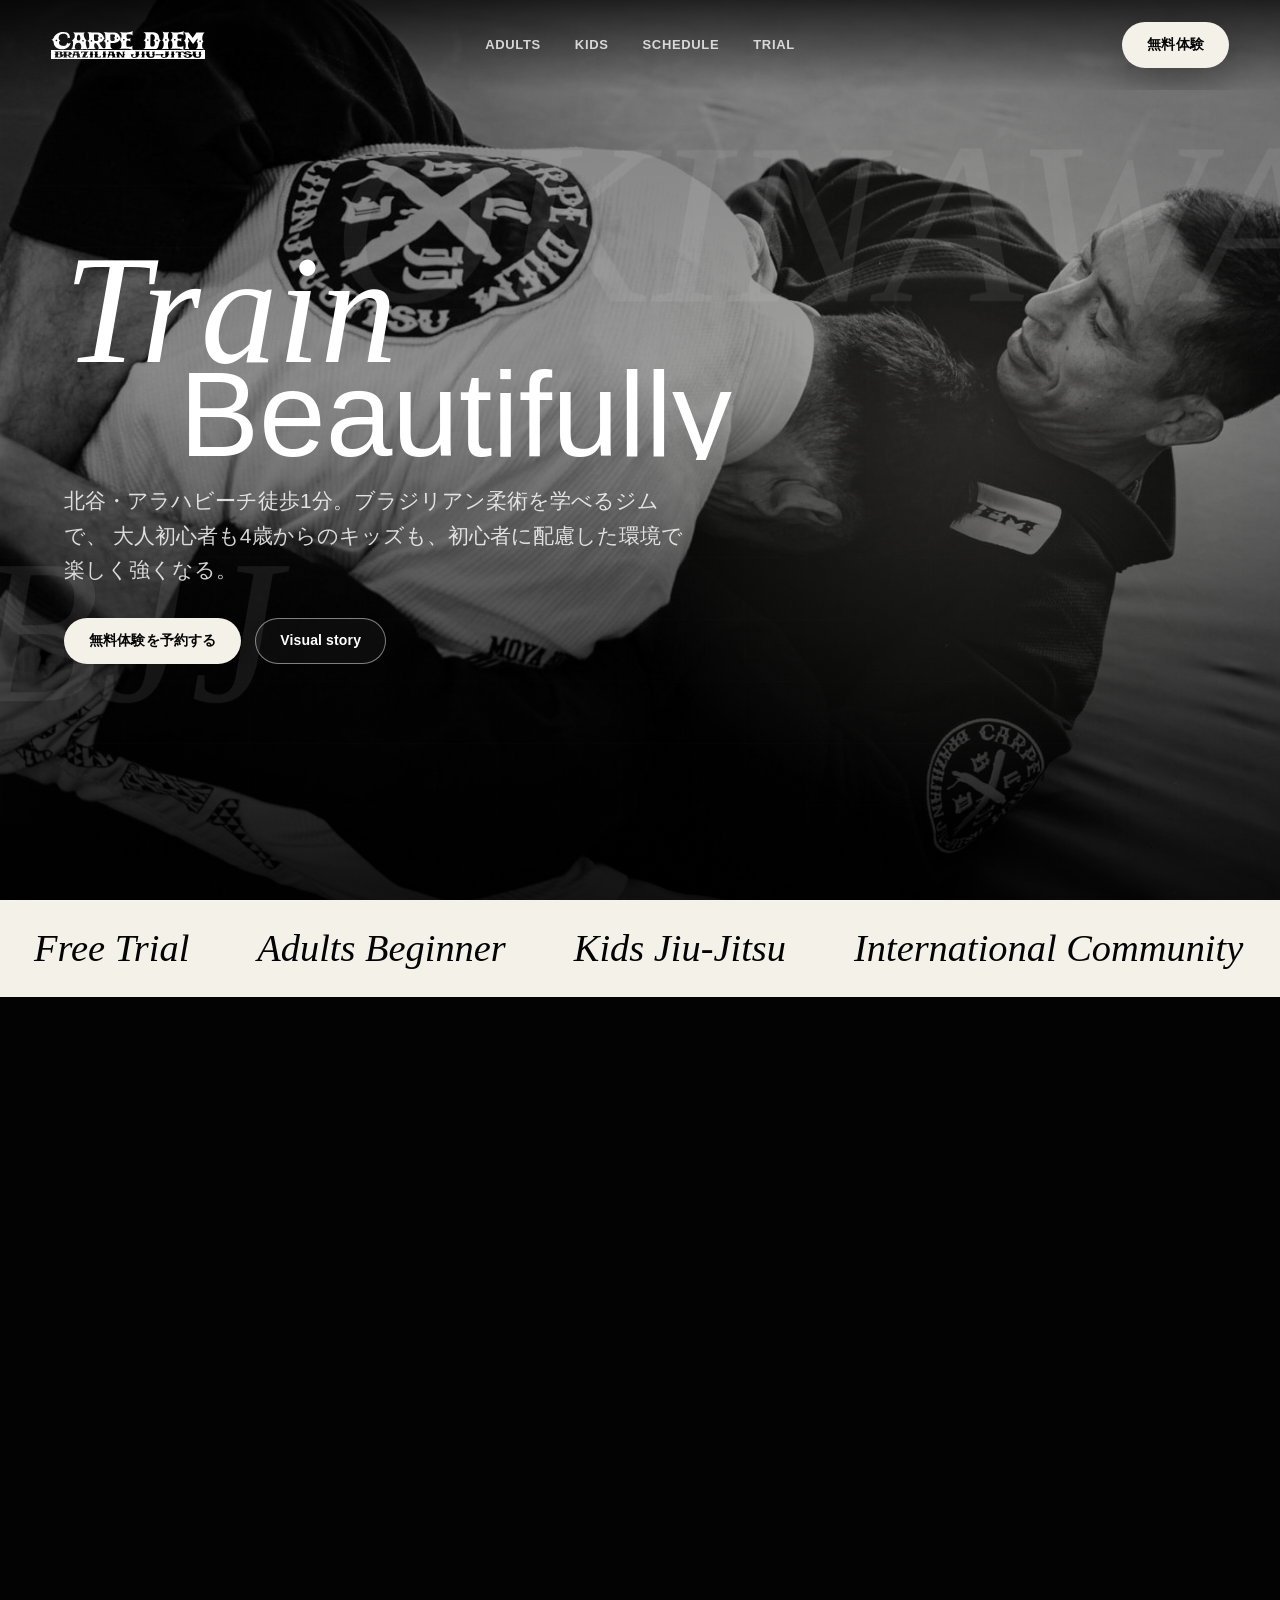
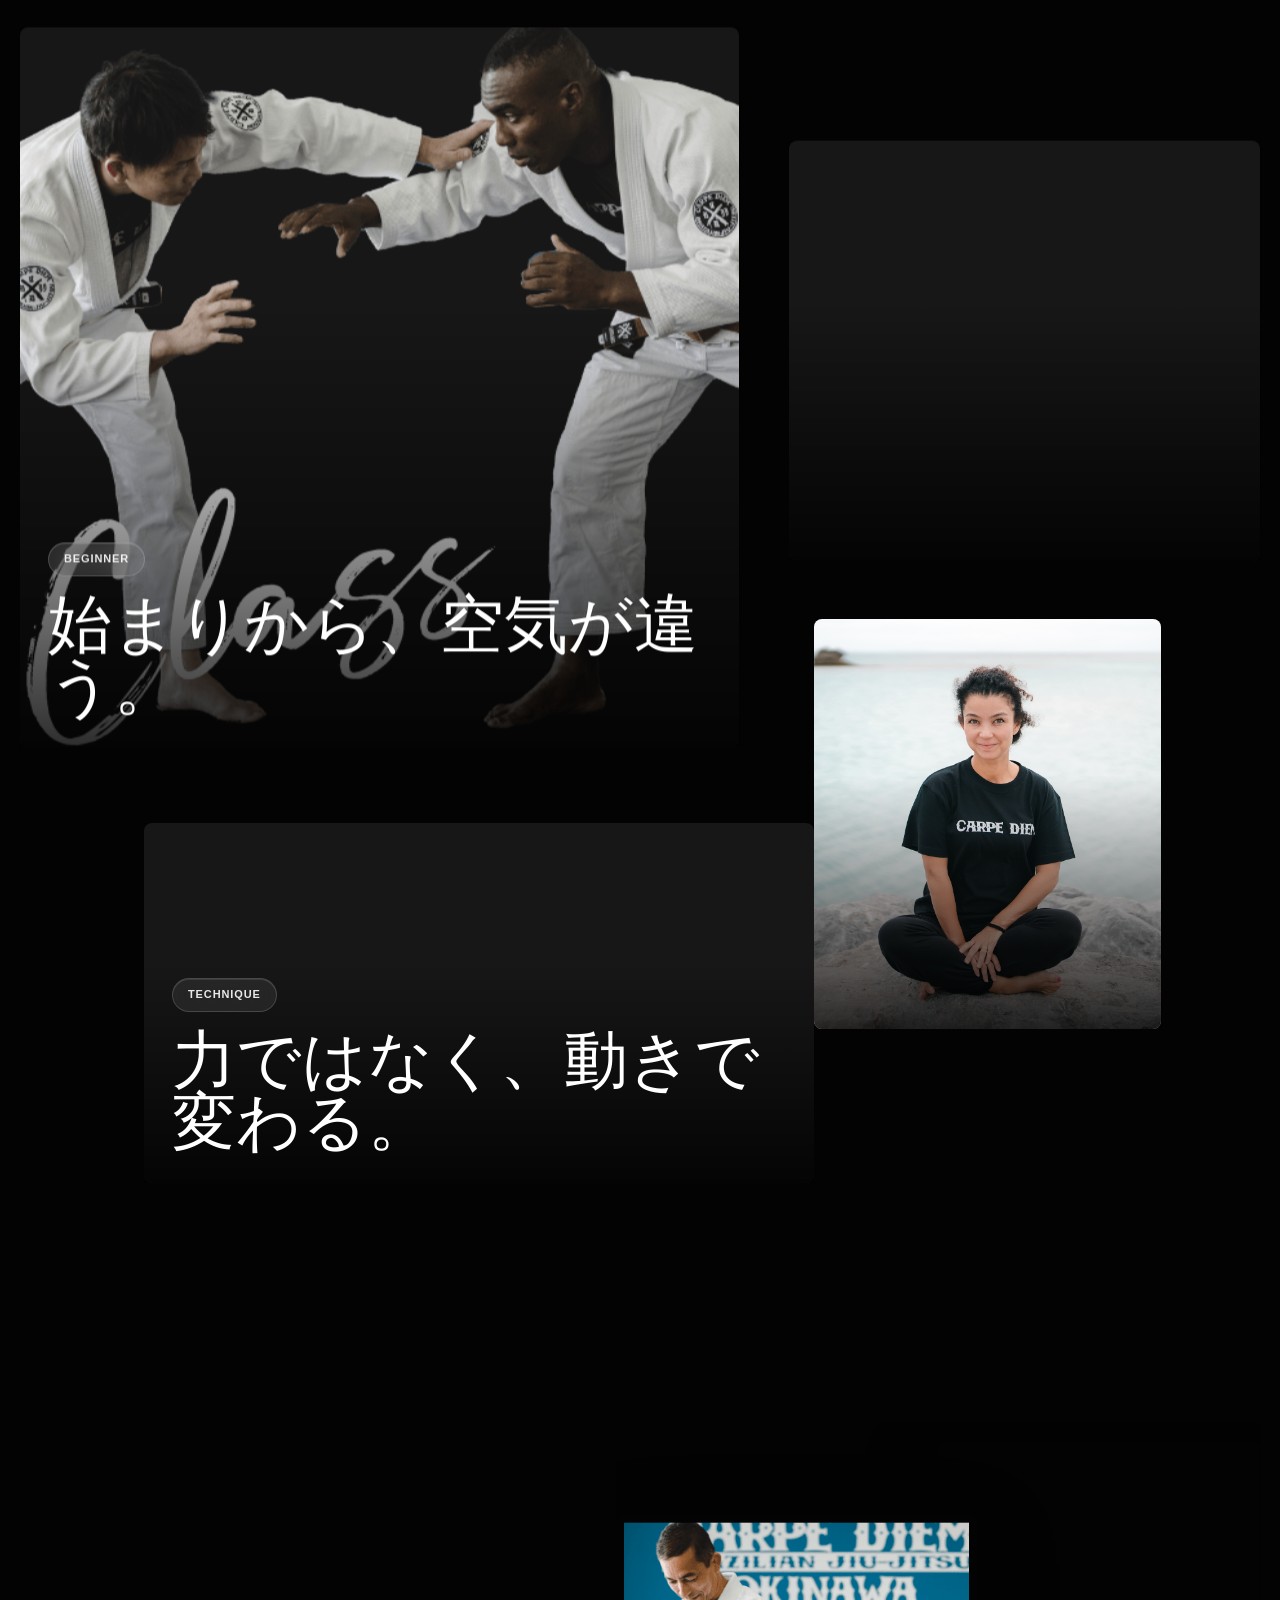
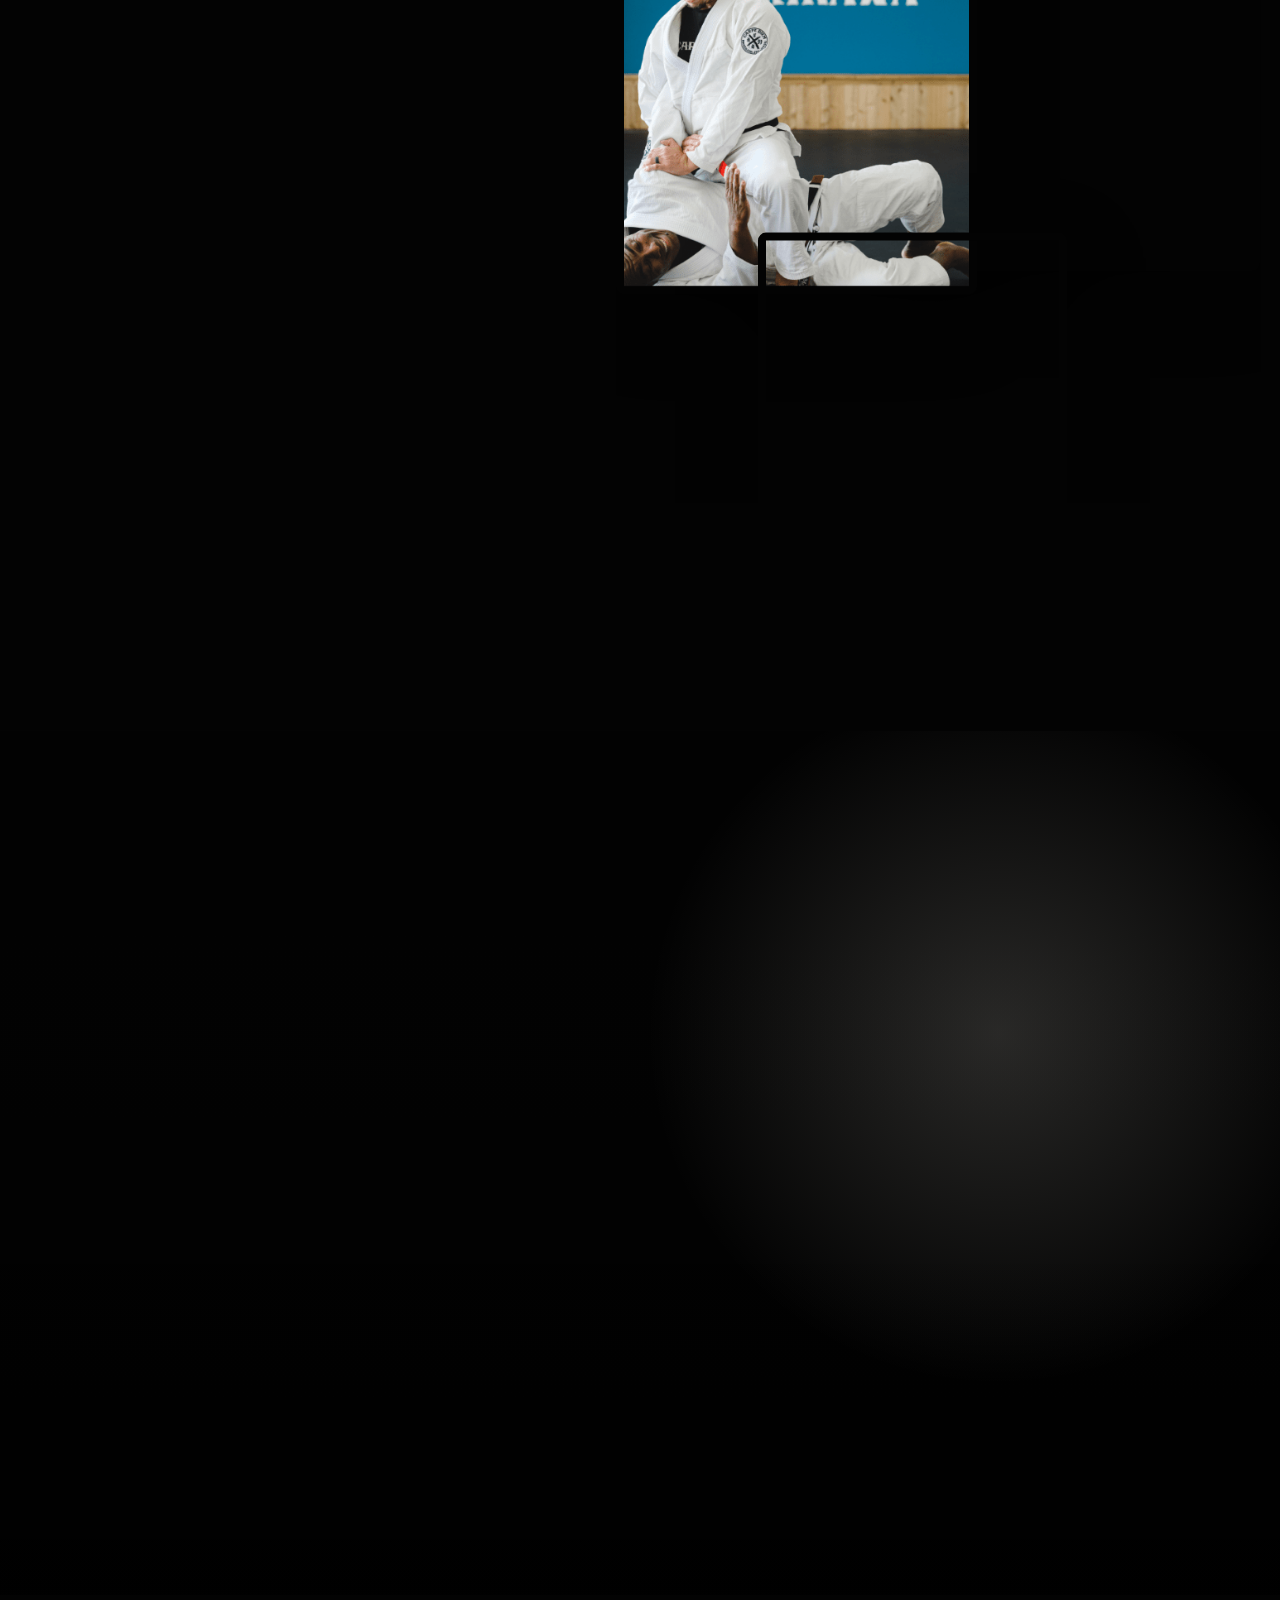
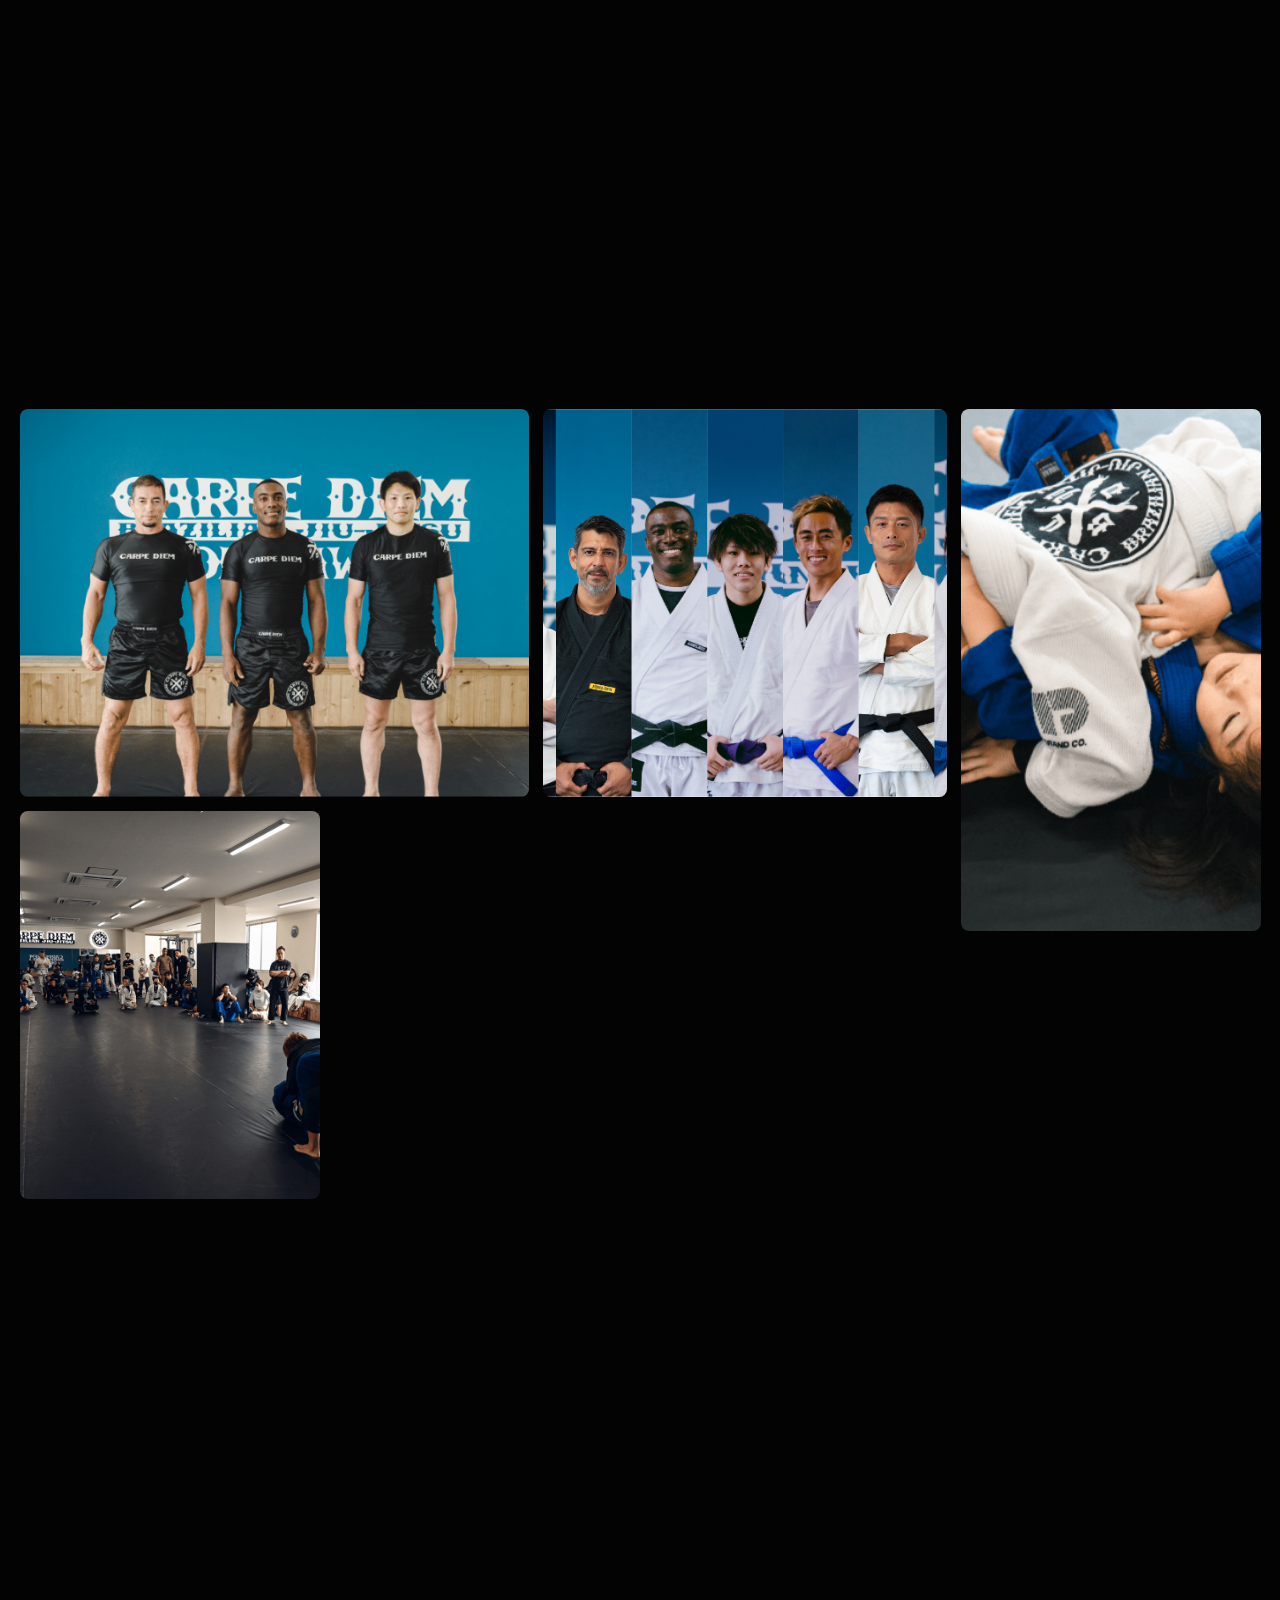
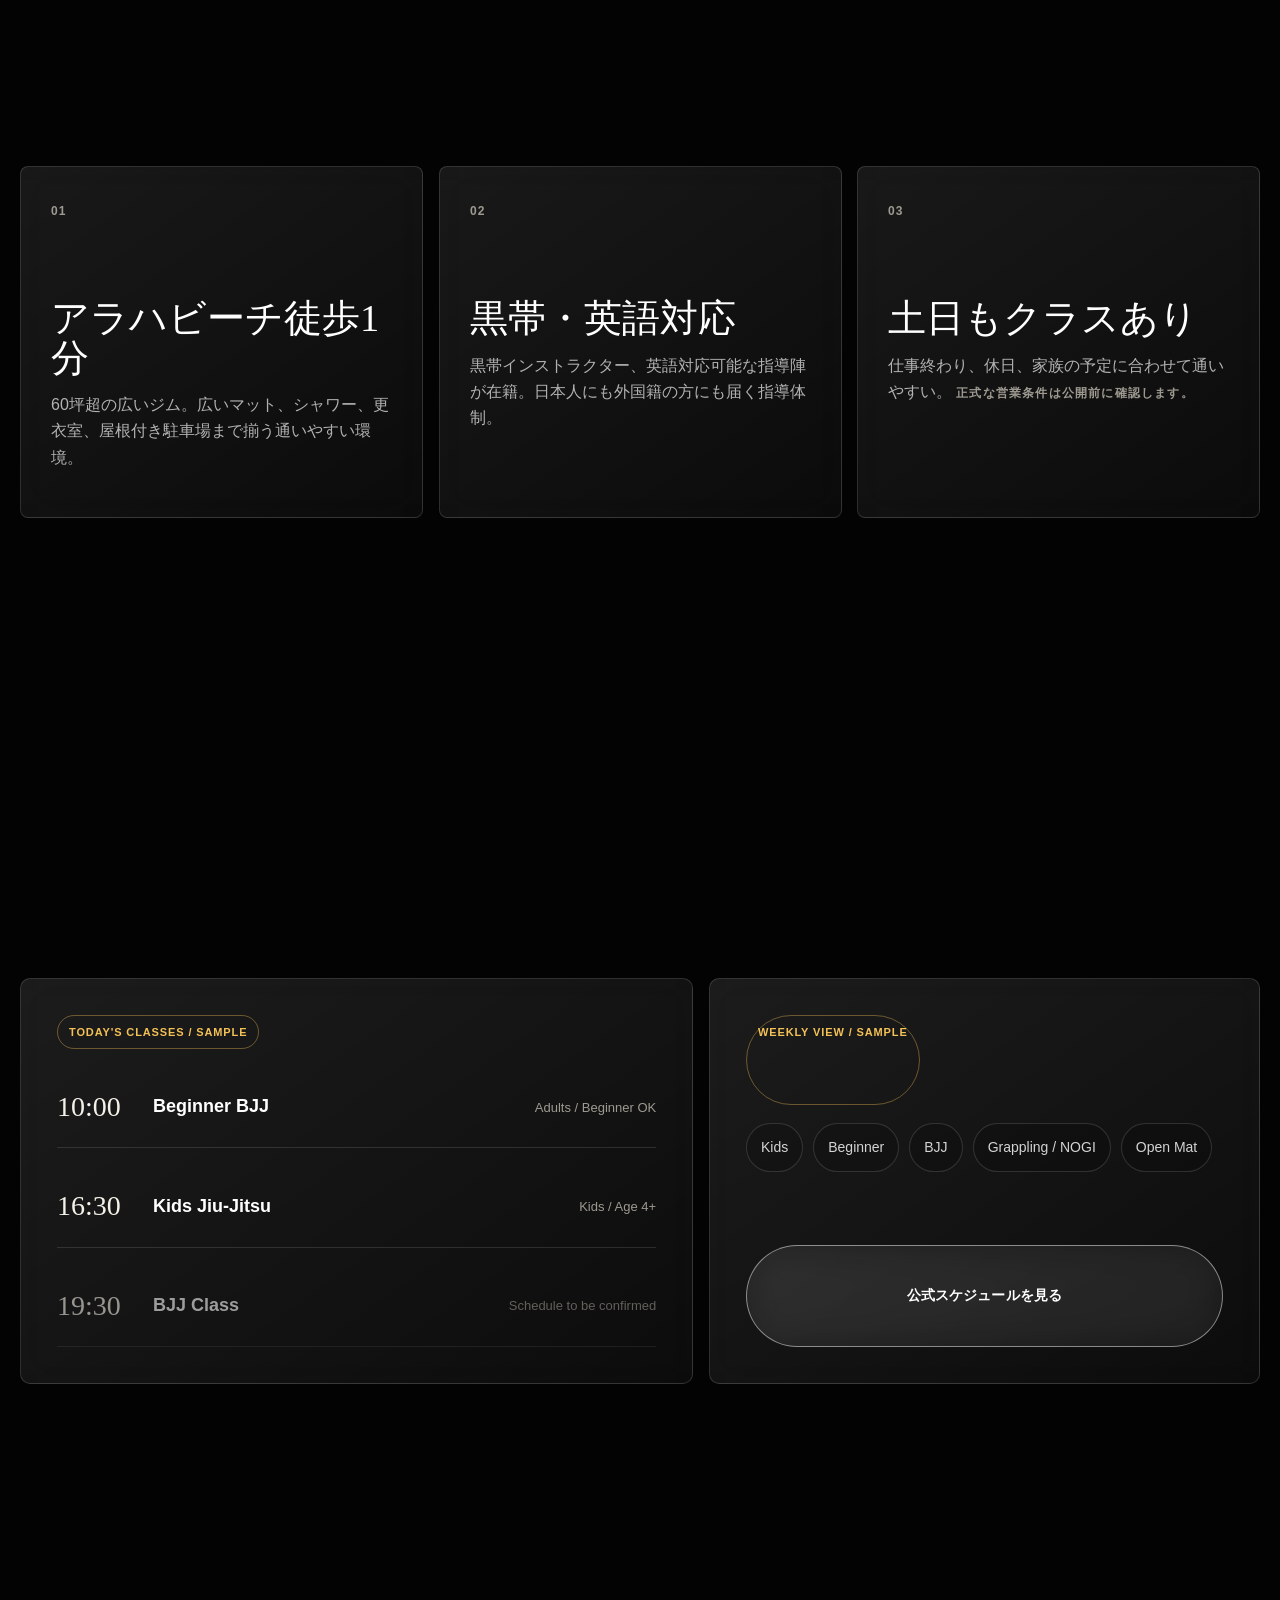
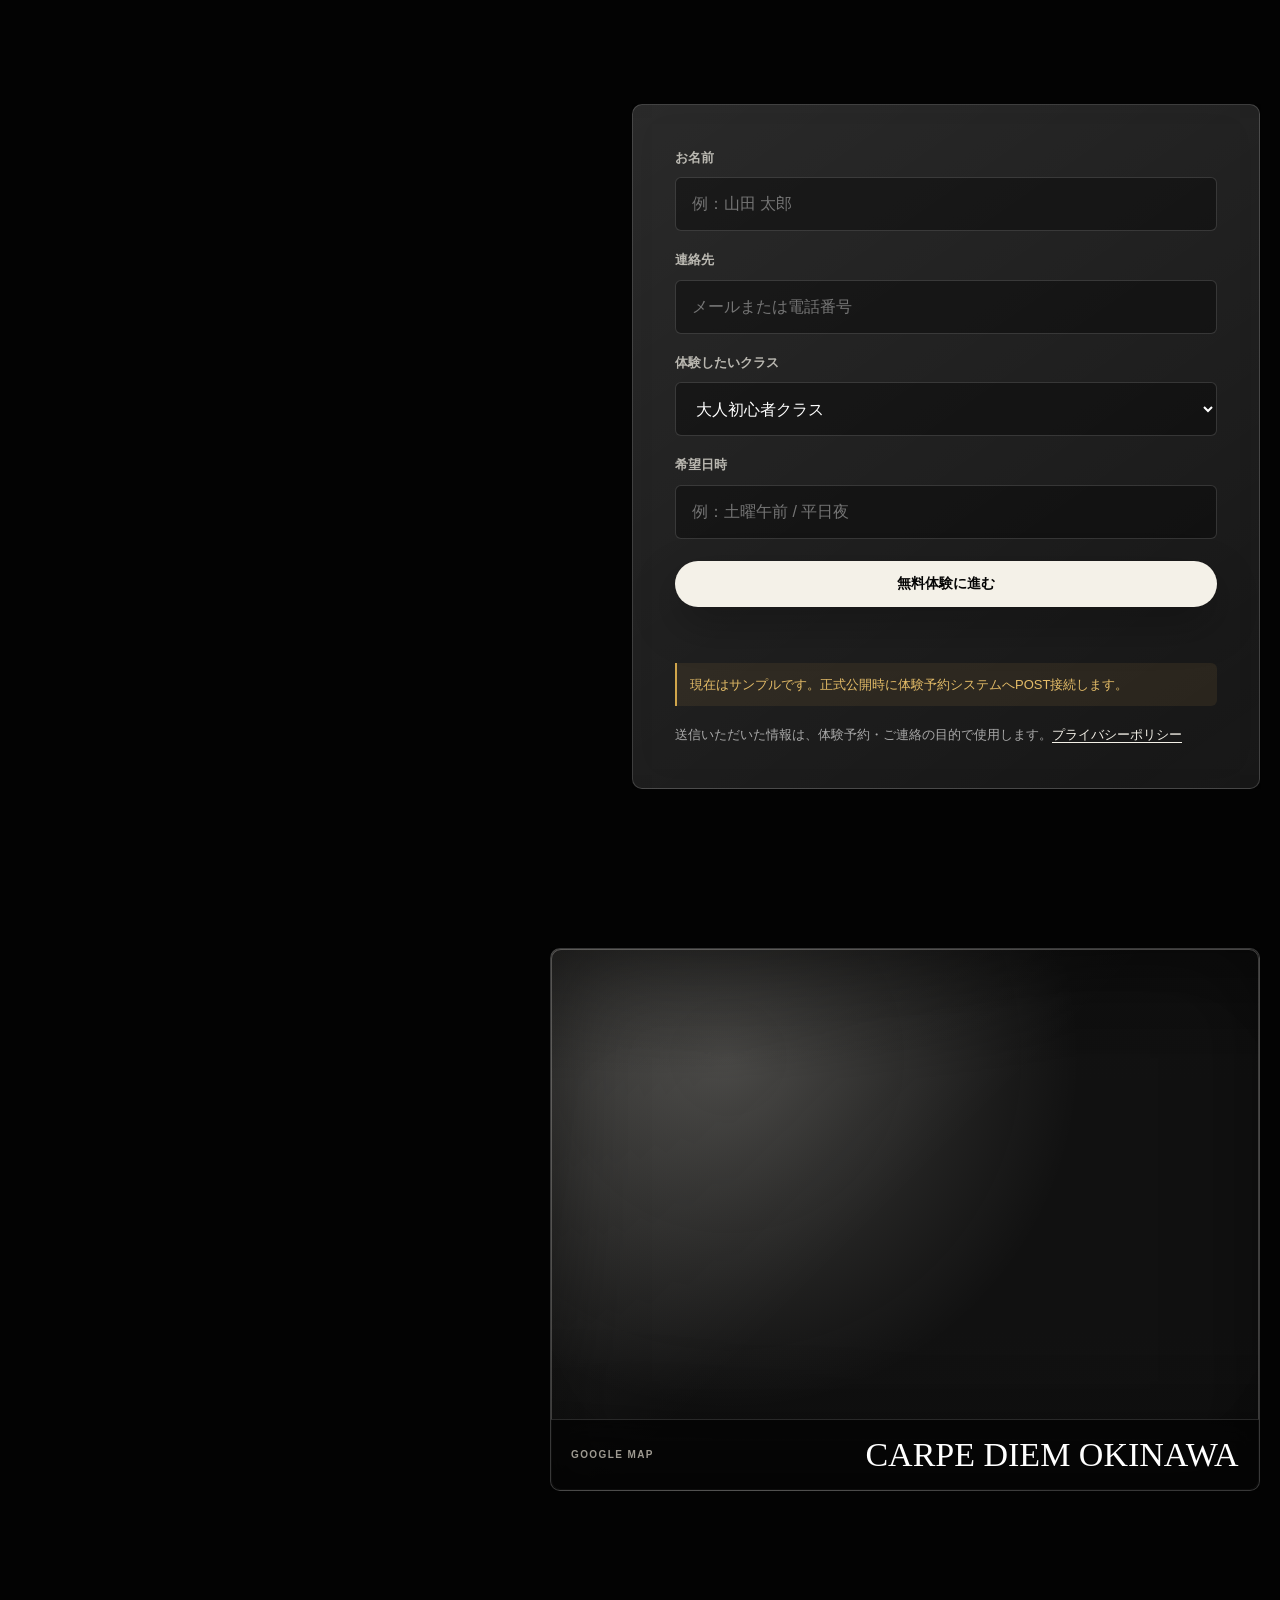
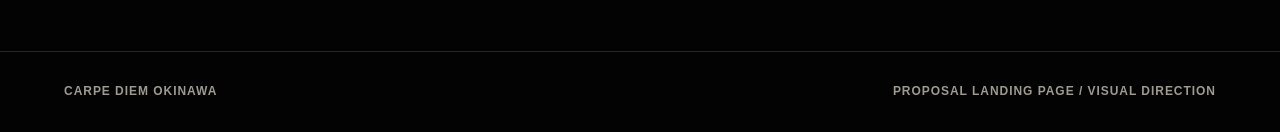
==== commit dcfb2c14: "Fix hero video playback and copy notes" ====
--- a/index.html
+++ b/index.html
@@ -37,7 +37,7 @@
 
     <main id="top">
       <section class="hero" aria-label="CARPE DIEM OKINAWA hero">
-        <video class="hero-video" autoplay muted loop playsinline poster="./assets/images/hero-poster.jpg">
+        <video class="hero-video" autoplay muted loop playsinline preload="auto" poster="./assets/images/hero-poster.jpg">
           <source src="./assets/video/hero.mp4" type="video/mp4">
         </video>
         <div class="hero-scrim"></div>
@@ -67,11 +67,6 @@
           <span>Kids age 4+</span>
           <span>English friendly</span>
         </div>
-
-        <button class="play-orbit" type="button" aria-label="Toggle video sound">
-          <span class="play-icon"></span>
-          <span>音声 OFF</span>
-        </button>
       </section>
 
       <section class="marquee" aria-label="CARPE DIEM OKINAWA concept">
@@ -186,7 +181,7 @@
       <section class="section-pad proof">
         <div class="section-heading" data-reveal="clip">
           <p class="eyebrow">Why choose us</p>
-          <h2>写真だけで終わらない、選ばれる理由。</h2>
+          <h2>通いやすさまで、選ばれる理由。</h2>
         </div>
         <div class="proof-grid">
           <article data-reveal="float">
@@ -202,7 +197,7 @@
           <article data-reveal="float">
             <span>03</span>
             <h3>土日もクラスあり</h3>
-            <p>仕事終わり、休日、家族の予定に合わせて通いやすい。正式な営業条件は公開前に確認します。</p>
+            <p>仕事終わり、休日、家族の予定に合わせて通いやすい。<span class="inline-note">正式な営業条件は公開前に確認します。</span></p>
           </article>
         </div>
       </section>
--- a/styles.css
+++ b/styles.css
@@ -362,50 +362,6 @@
   text-transform: uppercase;
 }
 
-.play-orbit {
-  position: absolute;
-  right: clamp(18px, 5vw, 76px);
-  bottom: clamp(34px, 7vw, 84px);
-  z-index: 4;
-  width: 118px;
-  height: 118px;
-  border: 1px solid rgba(255, 255, 255, .6);
-  border-radius: 50%;
-  background: rgba(255, 255, 255, .06);
-  color: var(--white);
-  display: grid;
-  place-content: center;
-  gap: 8px;
-  cursor: pointer;
-  backdrop-filter: blur(20px);
-  animation: floatPulse 4.8s ease-in-out infinite;
-}
-
-.play-orbit::before {
-  content: "";
-  position: absolute;
-  inset: -13px;
-  border: 1px solid rgba(255, 255, 255, .16);
-  border-radius: inherit;
-  animation: spin 10s linear infinite;
-}
-
-.play-orbit span:last-child {
-  font-size: 10px;
-  font-weight: 700;
-  letter-spacing: .08em;
-  text-transform: uppercase;
-}
-
-.play-icon {
-  width: 0;
-  height: 0;
-  margin-left: 7px;
-  border-top: 11px solid transparent;
-  border-bottom: 11px solid transparent;
-  border-left: 16px solid var(--bone);
-}
-
 .marquee {
   overflow: hidden;
   border-block: 1px solid var(--line);
@@ -779,6 +735,13 @@
   color: rgba(255, 255, 255, .68);
 }
 
+.inline-note {
+  display: inline-block;
+  margin-left: .35em;
+  color: #f4c156;
+  font-weight: 800;
+}
+
 .schedule-sample {
   padding-top: 0;
 }
@@ -1230,13 +1193,6 @@
     padding-bottom: 28px;
   }
 
-  .play-orbit {
-    width: 88px;
-    height: 88px;
-    right: 20px;
-    bottom: 180px;
-  }
-
   .editorial-gallery {
     display: grid;
     min-height: auto;
@@ -1333,7 +1289,6 @@
     width: 100%;
   }
 
-  .play-orbit,
   .word-bjj {
     display: none;
   }
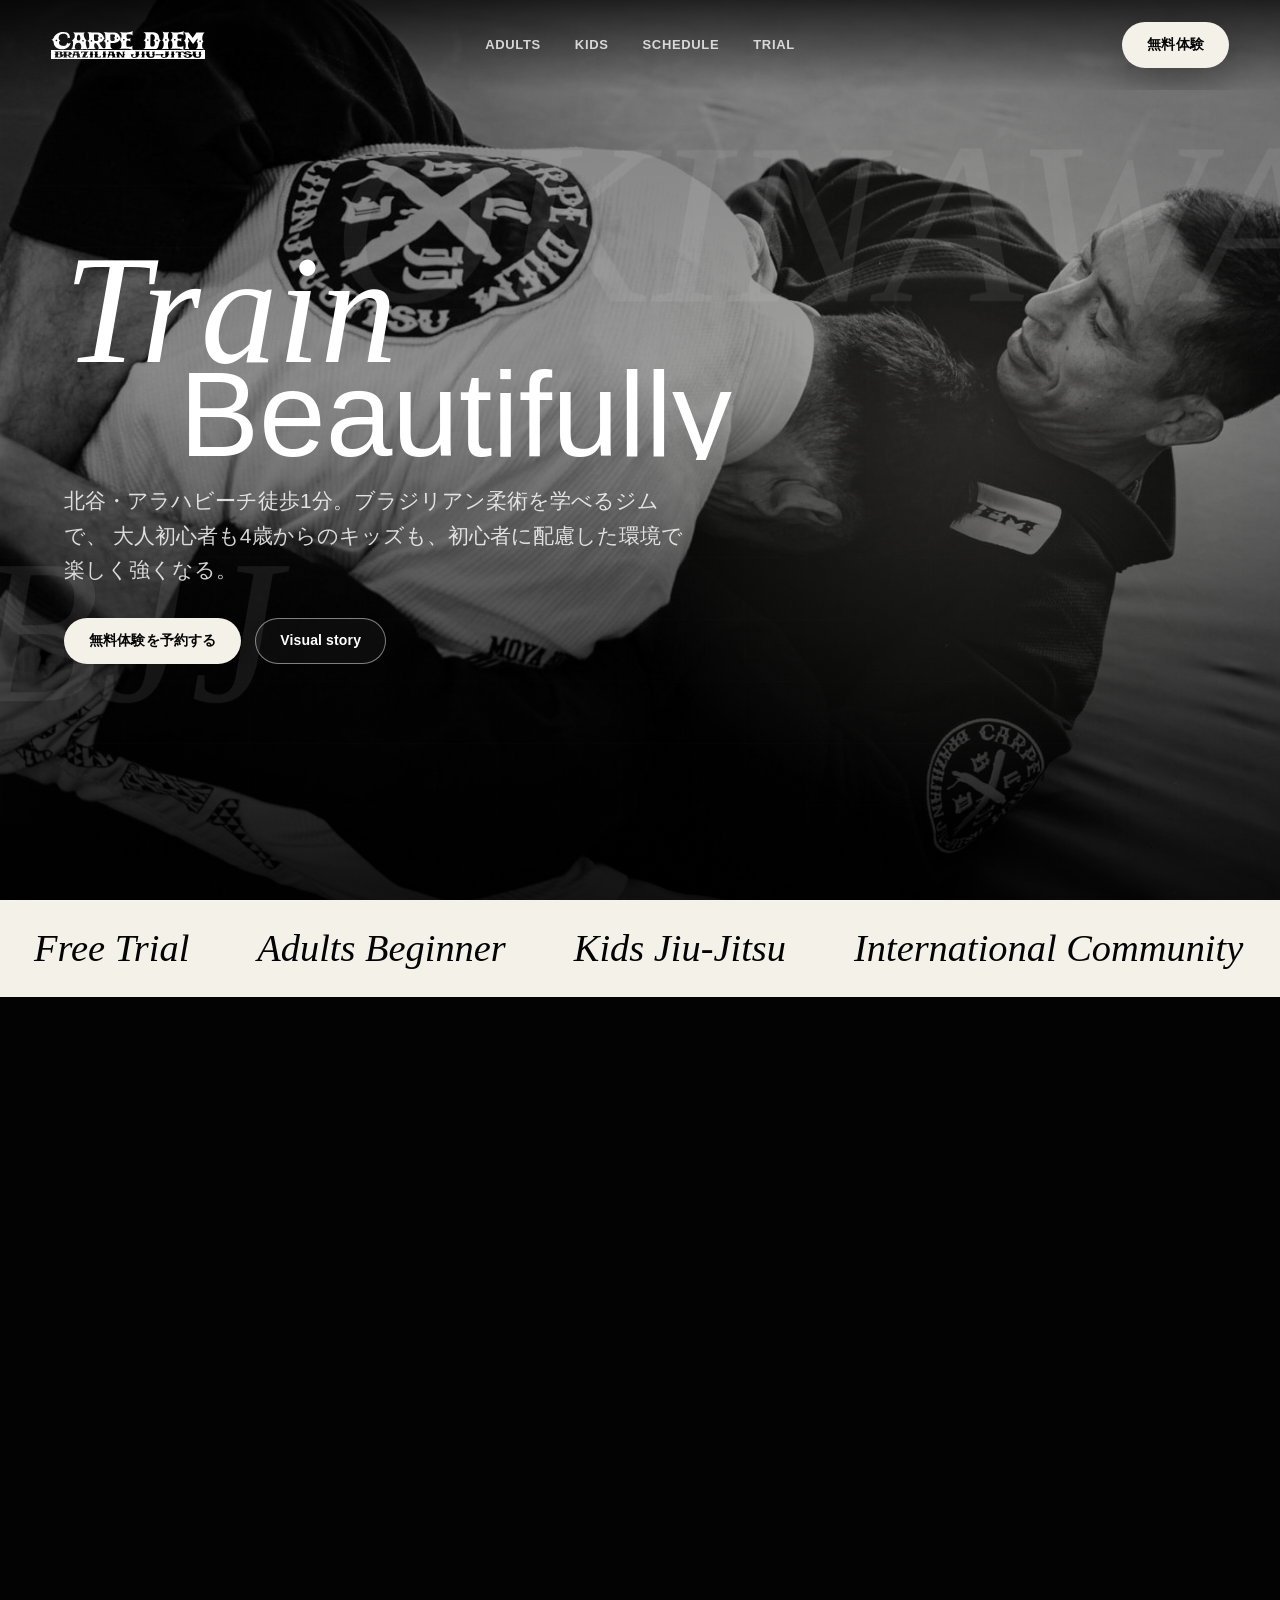
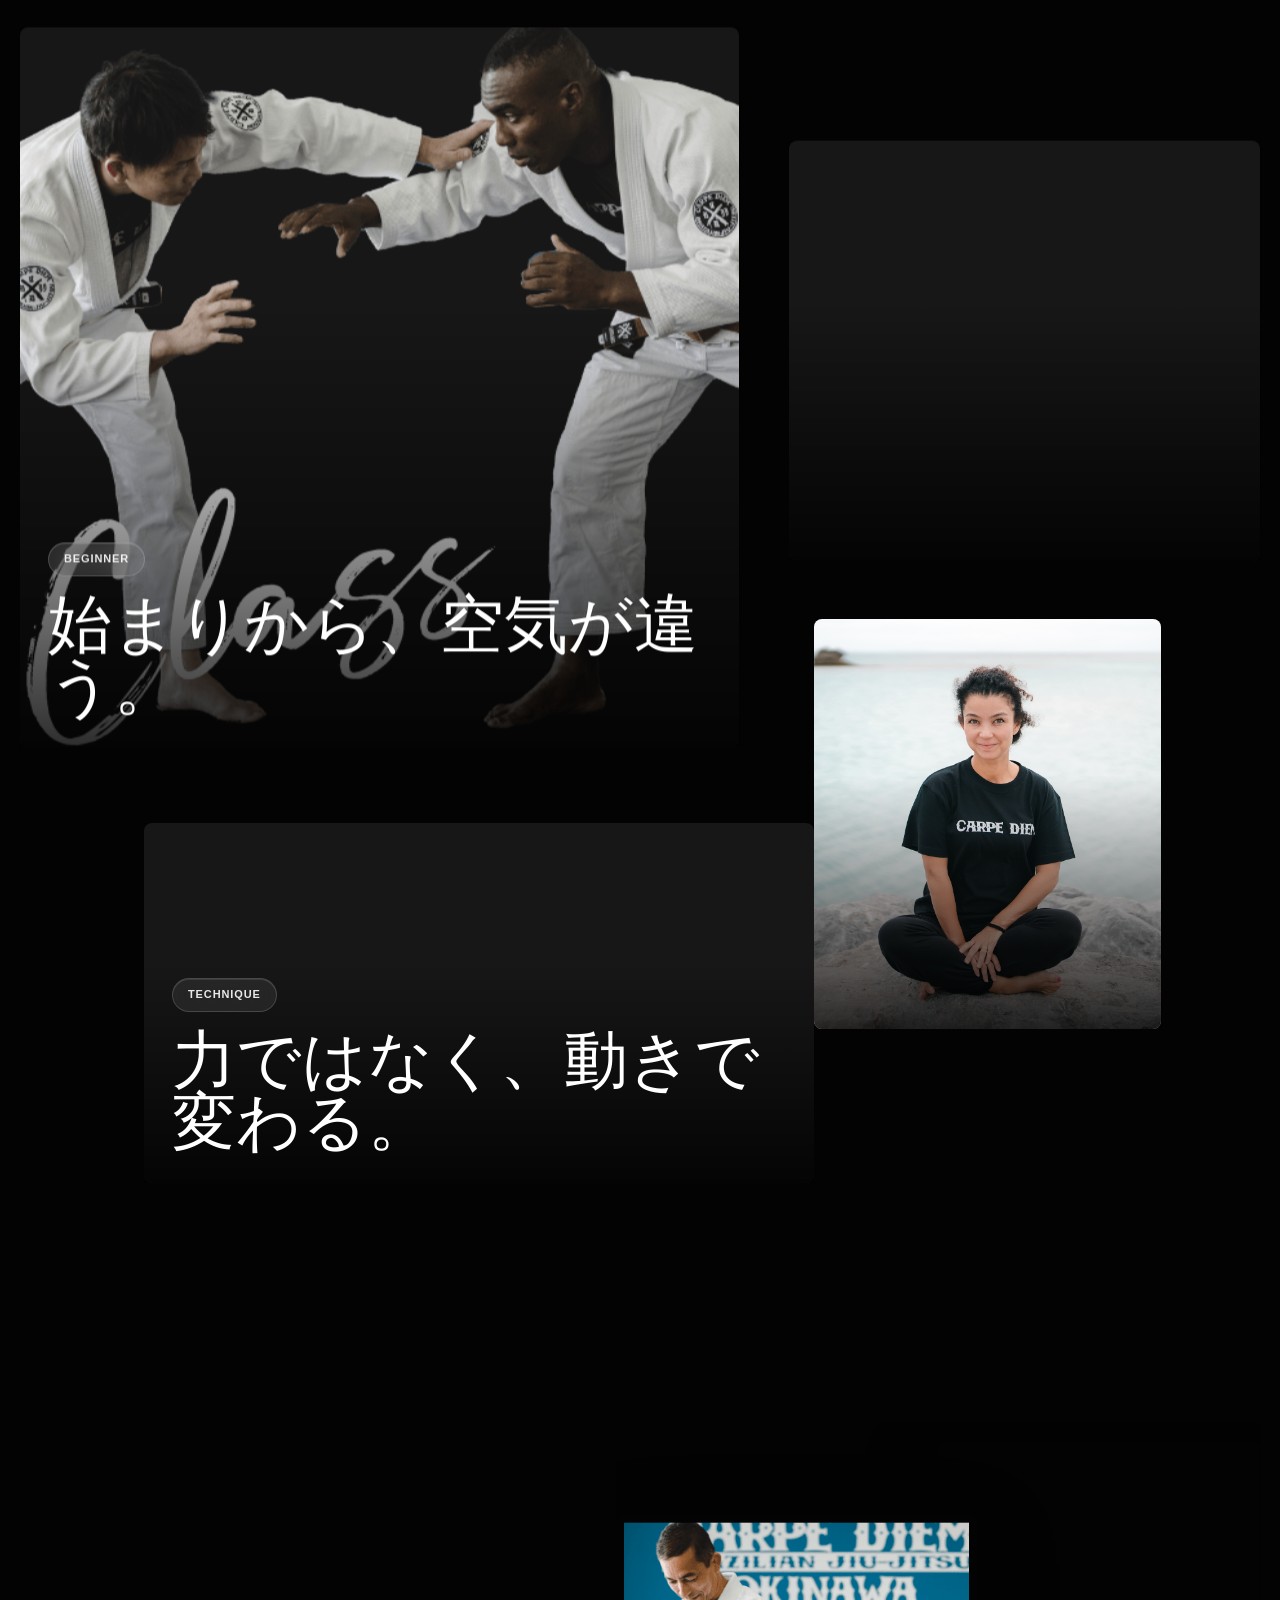
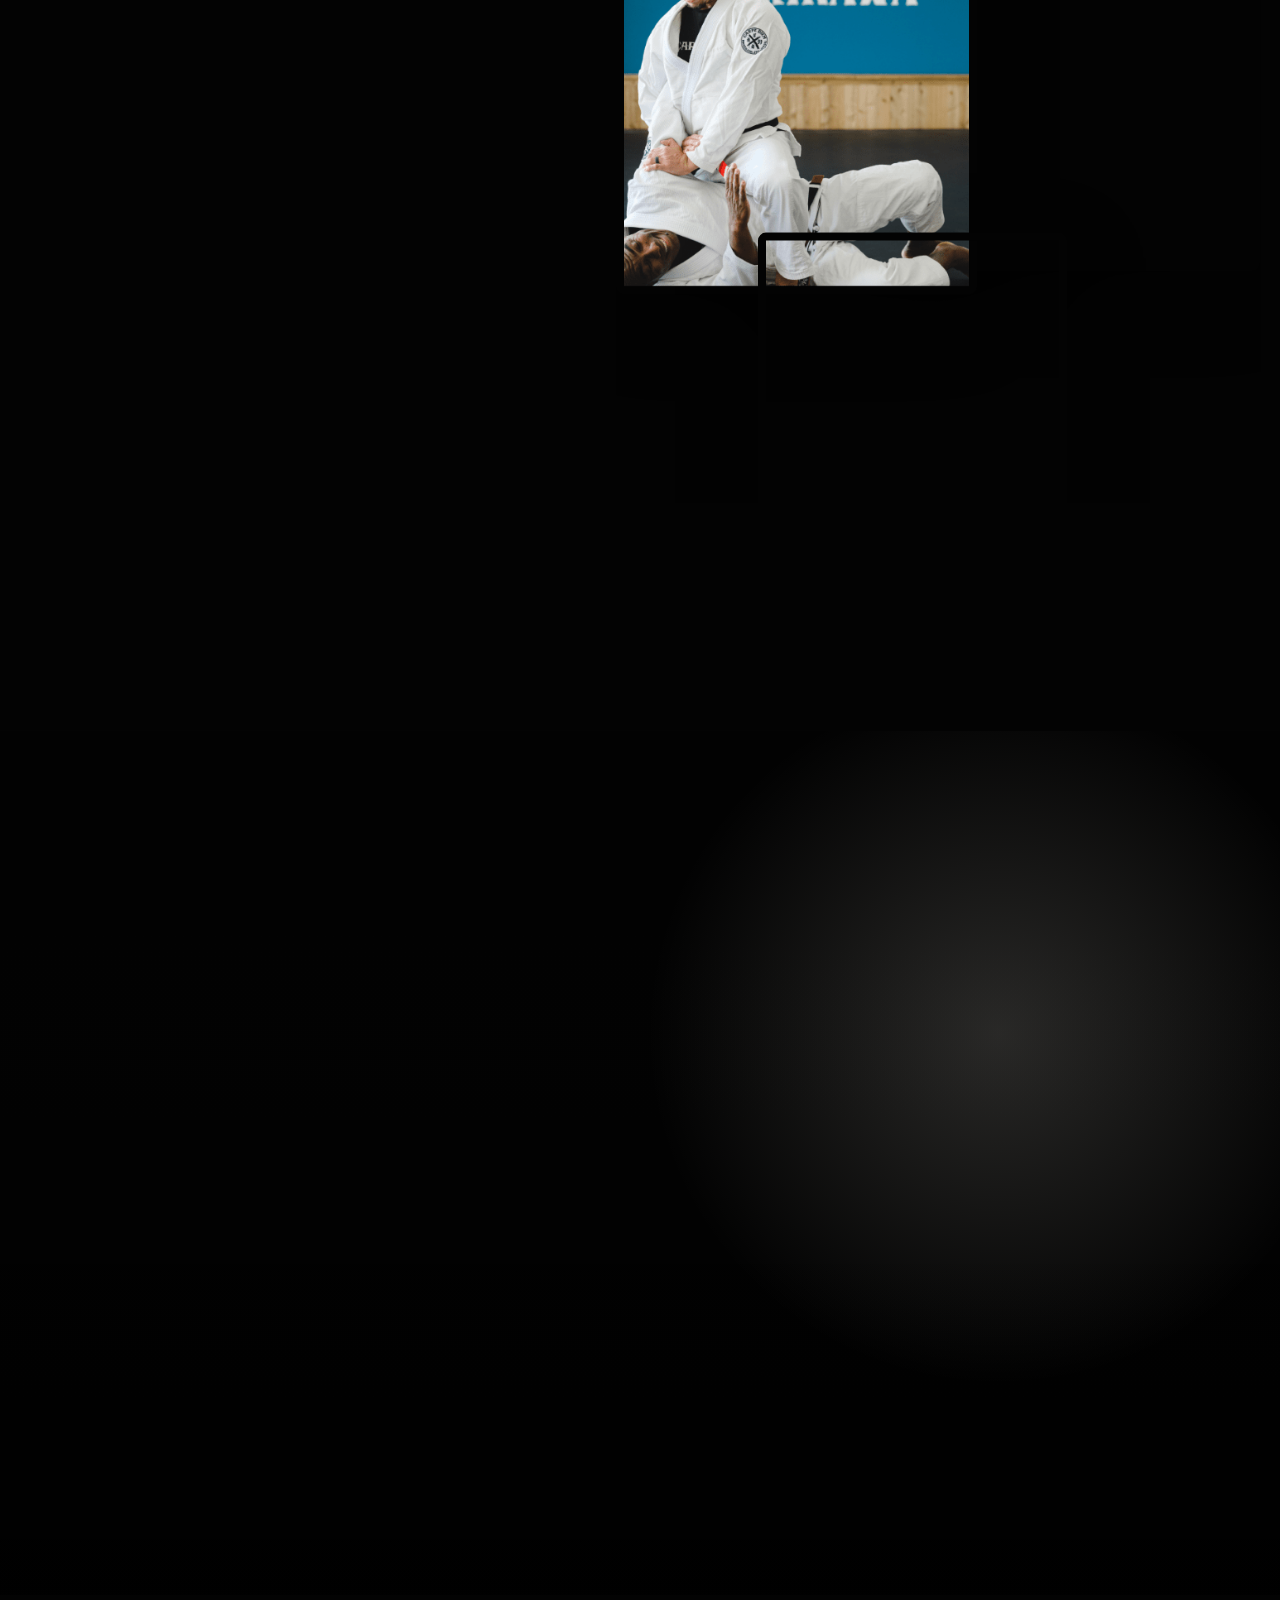
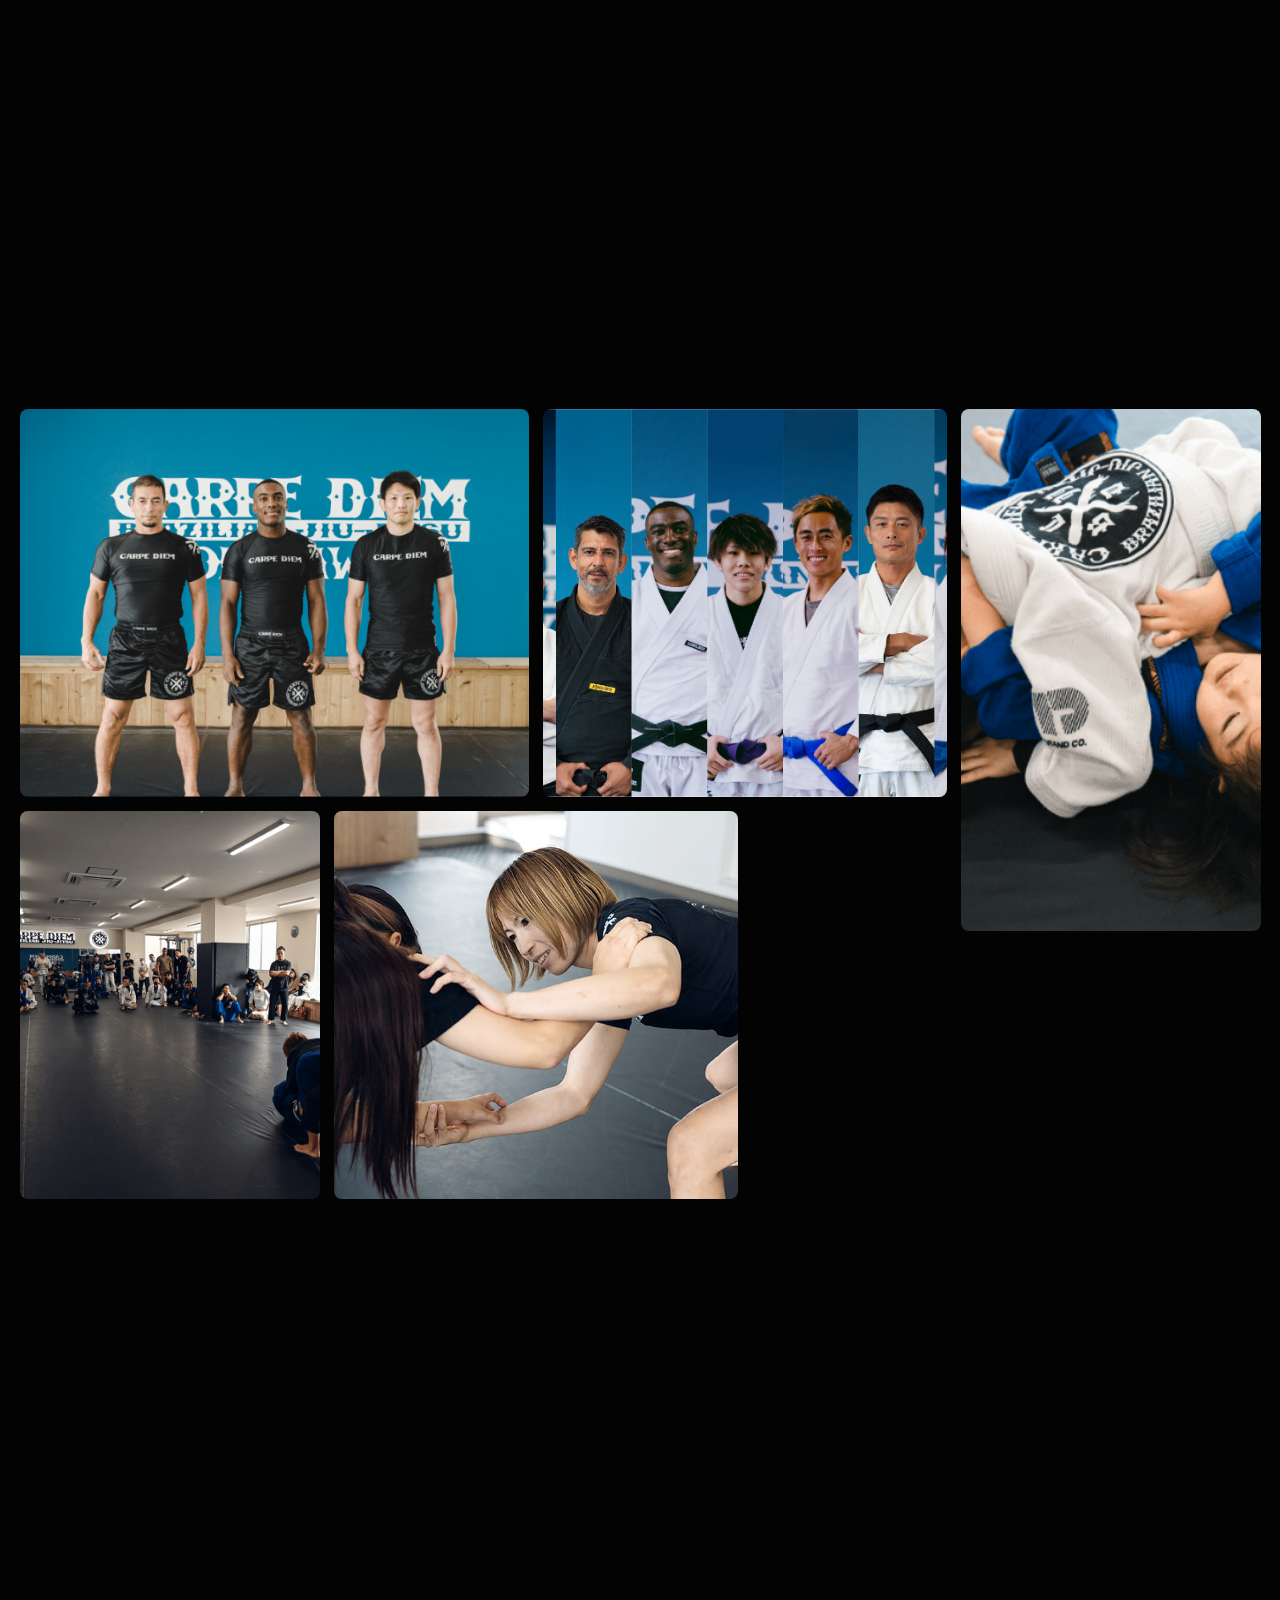
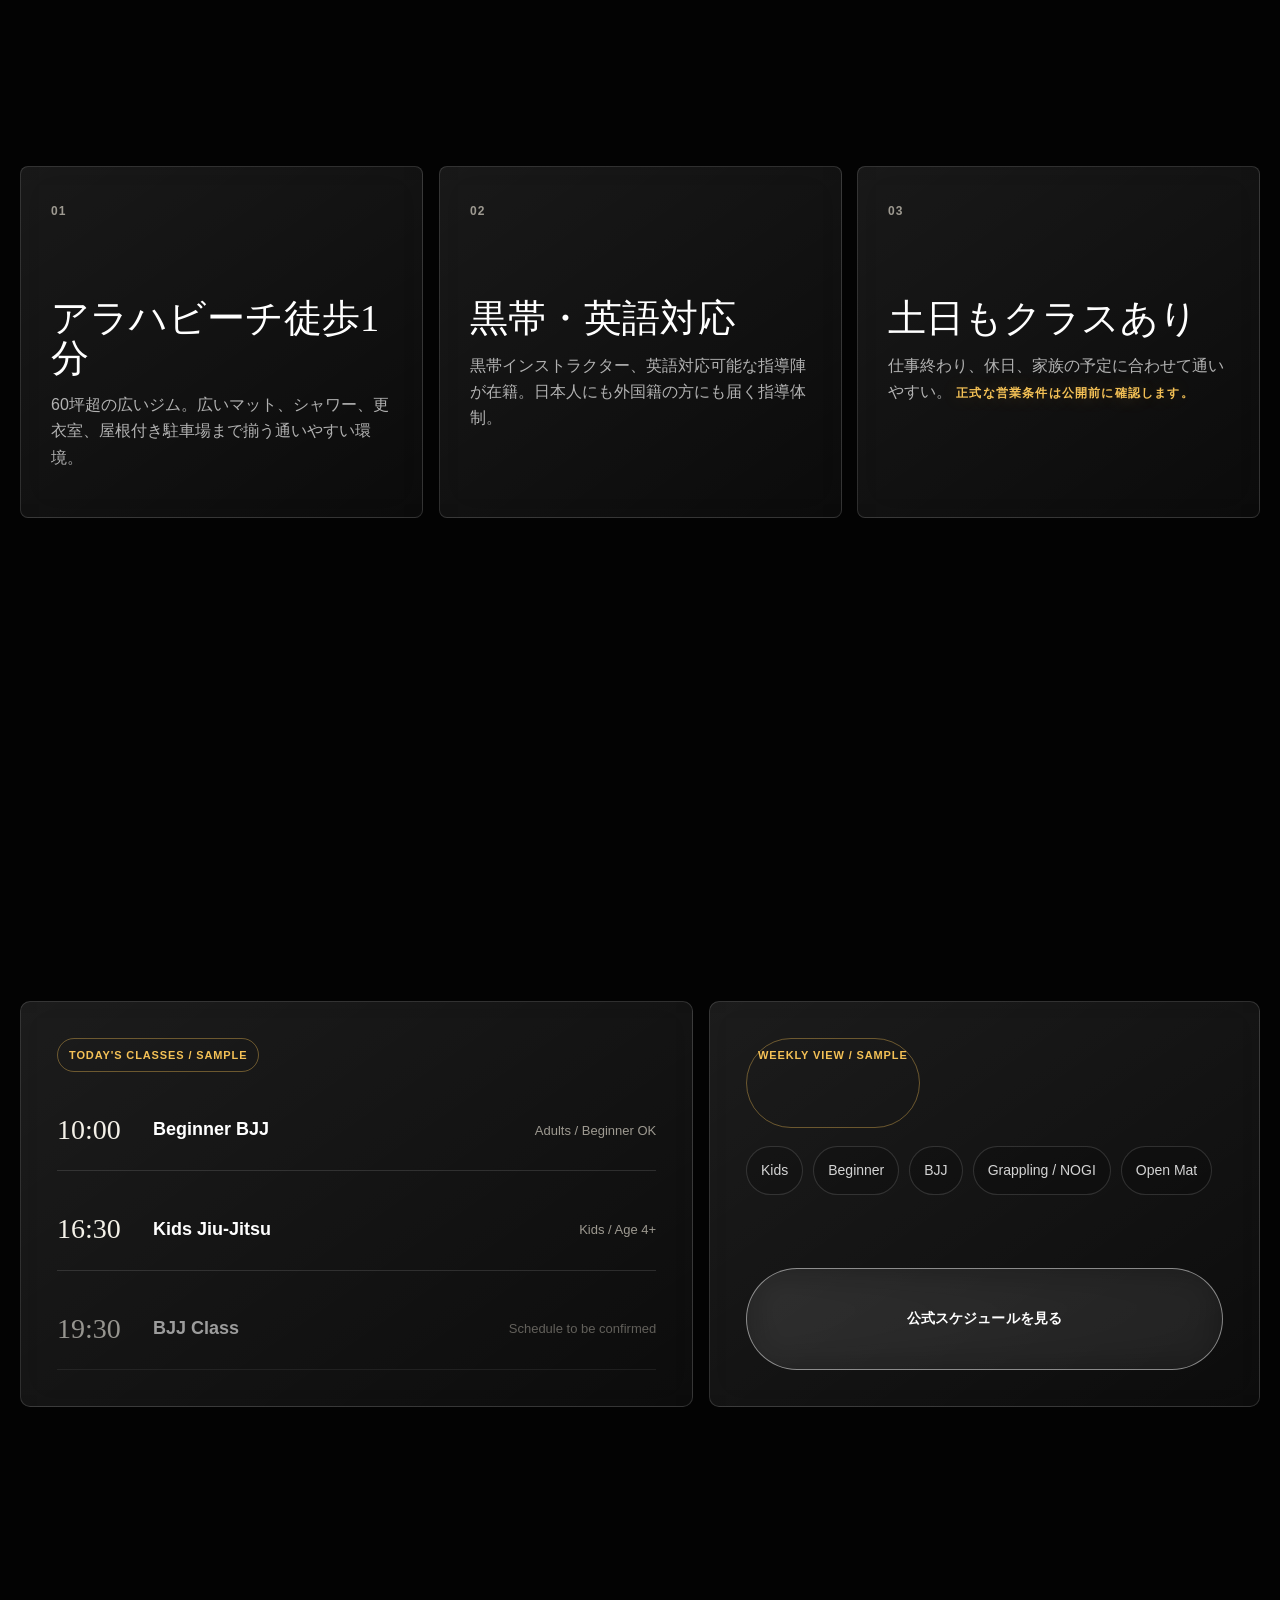
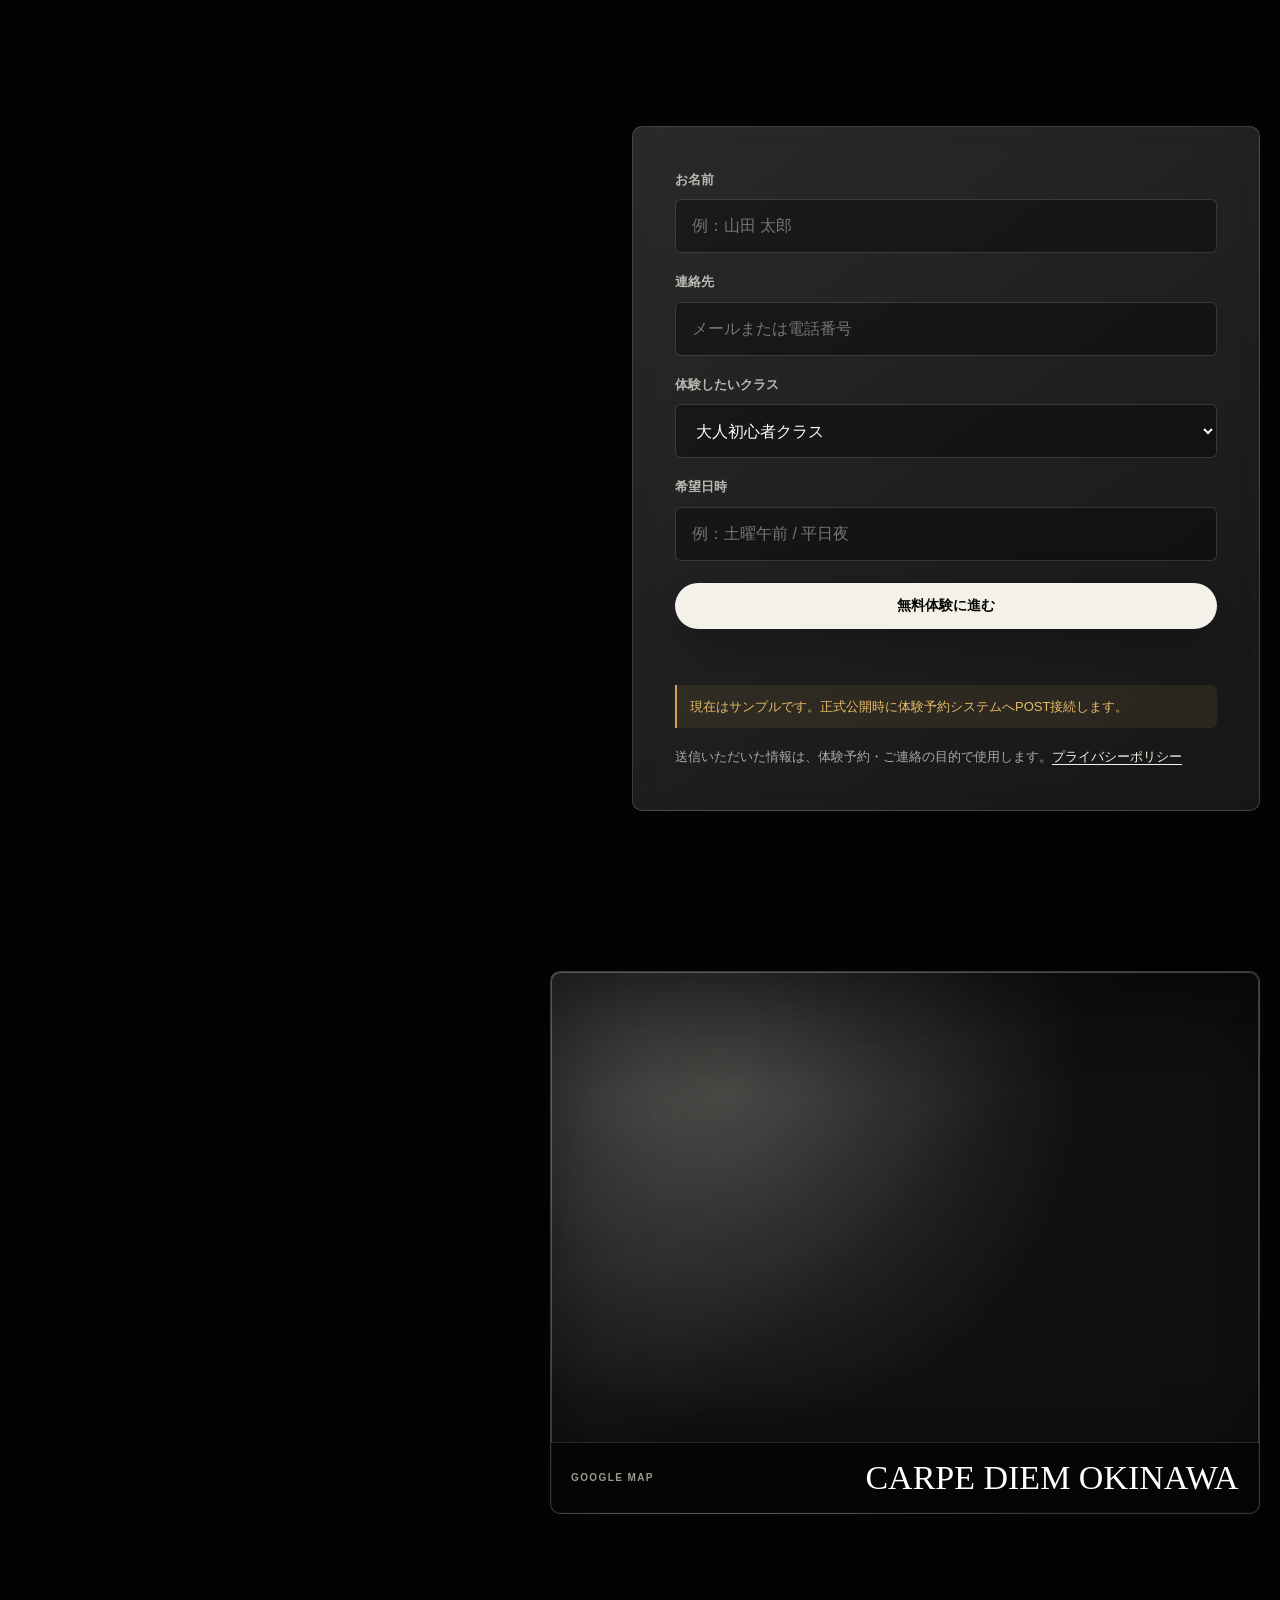
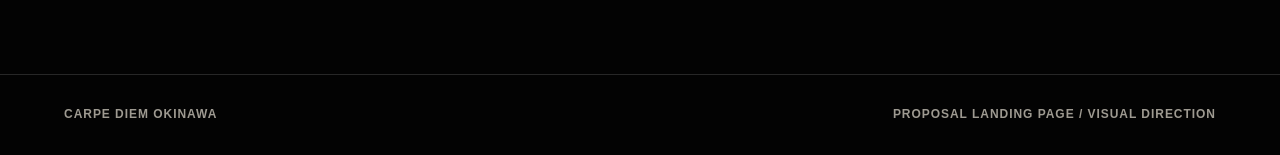
==== commit fa75e6d1: "Refine hero video and LP copy" ====
--- a/index.html
+++ b/index.html
@@ -37,7 +37,7 @@
 
     <main id="top">
       <section class="hero" aria-label="CARPE DIEM OKINAWA hero">
-        <video class="hero-video" autoplay muted loop playsinline preload="auto" poster="./assets/images/hero-poster.jpg">
+        <video class="hero-video" autoplay muted loop playsinline preload="auto" poster="./assets/images/hero-poster.jpg" aria-hidden="true">
           <source src="./assets/video/hero.mp4" type="video/mp4">
         </video>
         <div class="hero-scrim"></div>
@@ -181,7 +181,7 @@
       <section class="section-pad proof">
         <div class="section-heading" data-reveal="clip">
           <p class="eyebrow">Why choose us</p>
-          <h2>通いやすさまで、選ばれる理由。</h2>
+          <h2>選ばれる理由は、通いやすさにもある。</h2>
         </div>
         <div class="proof-grid">
           <article data-reveal="float">
@@ -197,7 +197,7 @@
           <article data-reveal="float">
             <span>03</span>
             <h3>土日もクラスあり</h3>
-            <p>仕事終わり、休日、家族の予定に合わせて通いやすい。<span class="inline-note">正式な営業条件は公開前に確認します。</span></p>
+            <p>仕事終わり、休日、家族の予定に合わせて通いやすい。<span class="inline-note caution-note">正式な営業条件は公開前に確認します。</span></p>
           </article>
         </div>
       </section>
@@ -206,7 +206,7 @@
         <div class="section-heading" data-reveal="clip">
           <p class="eyebrow">Schedule Sample</p>
           <h2>自分が通えるクラスを、すぐ確認。</h2>
-          <p>表示イメージです。正式な時間割はオーナーヒアリング後に反映します。</p>
+          <p class="caution-note schedule-note">表示イメージです。正式な時間割はオーナーヒアリング後に反映します。</p>
         </div>
         <div class="schedule-grid">
           <article class="today-card" data-reveal="float">
@@ -244,7 +244,7 @@
       <section class="section-pad trial-section" id="trial">
         <div class="trial-copy" data-reveal="clip">
           <p class="eyebrow">Free trial & contact</p>
-          <h2>無料体験の入口まで、迷わせない。</h2>
+          <h2>素晴らしい体験の場が待っています</h2>
           <p class="trial-note">
             LP内で完結する仮フォームと、LINE相談・公式申込みページへの導線を設置。
             実公開時は公式LINE URLと予約管理システムへ接続します。
--- a/styles.css
+++ b/styles.css
@@ -742,6 +742,39 @@
   font-weight: 800;
 }
 
+.caution-note {
+  color: #f4c156 !important;
+  font-weight: 800;
+  text-shadow: 0 0 18px rgba(244, 193, 86, .22);
+}
+
+.schedule-note {
+  display: inline-flex;
+  align-items: center;
+  gap: 10px;
+  width: fit-content;
+  max-width: 720px;
+  margin-top: 14px;
+  padding: 10px 14px;
+  border: 1px solid rgba(244, 193, 86, .42);
+  border-radius: 999px;
+  background: rgba(244, 193, 86, .09);
+  font-size: clamp(13px, 1.45vw, 15px) !important;
+}
+
+.schedule-note::before {
+  content: "NOTE";
+  display: inline-grid;
+  place-items: center;
+  min-width: 44px;
+  height: 22px;
+  border-radius: 999px;
+  background: rgba(244, 193, 86, .18);
+  color: #f4c156;
+  font-size: 10px;
+  letter-spacing: .12em;
+}
+
 .schedule-sample {
   padding-top: 0;
 }
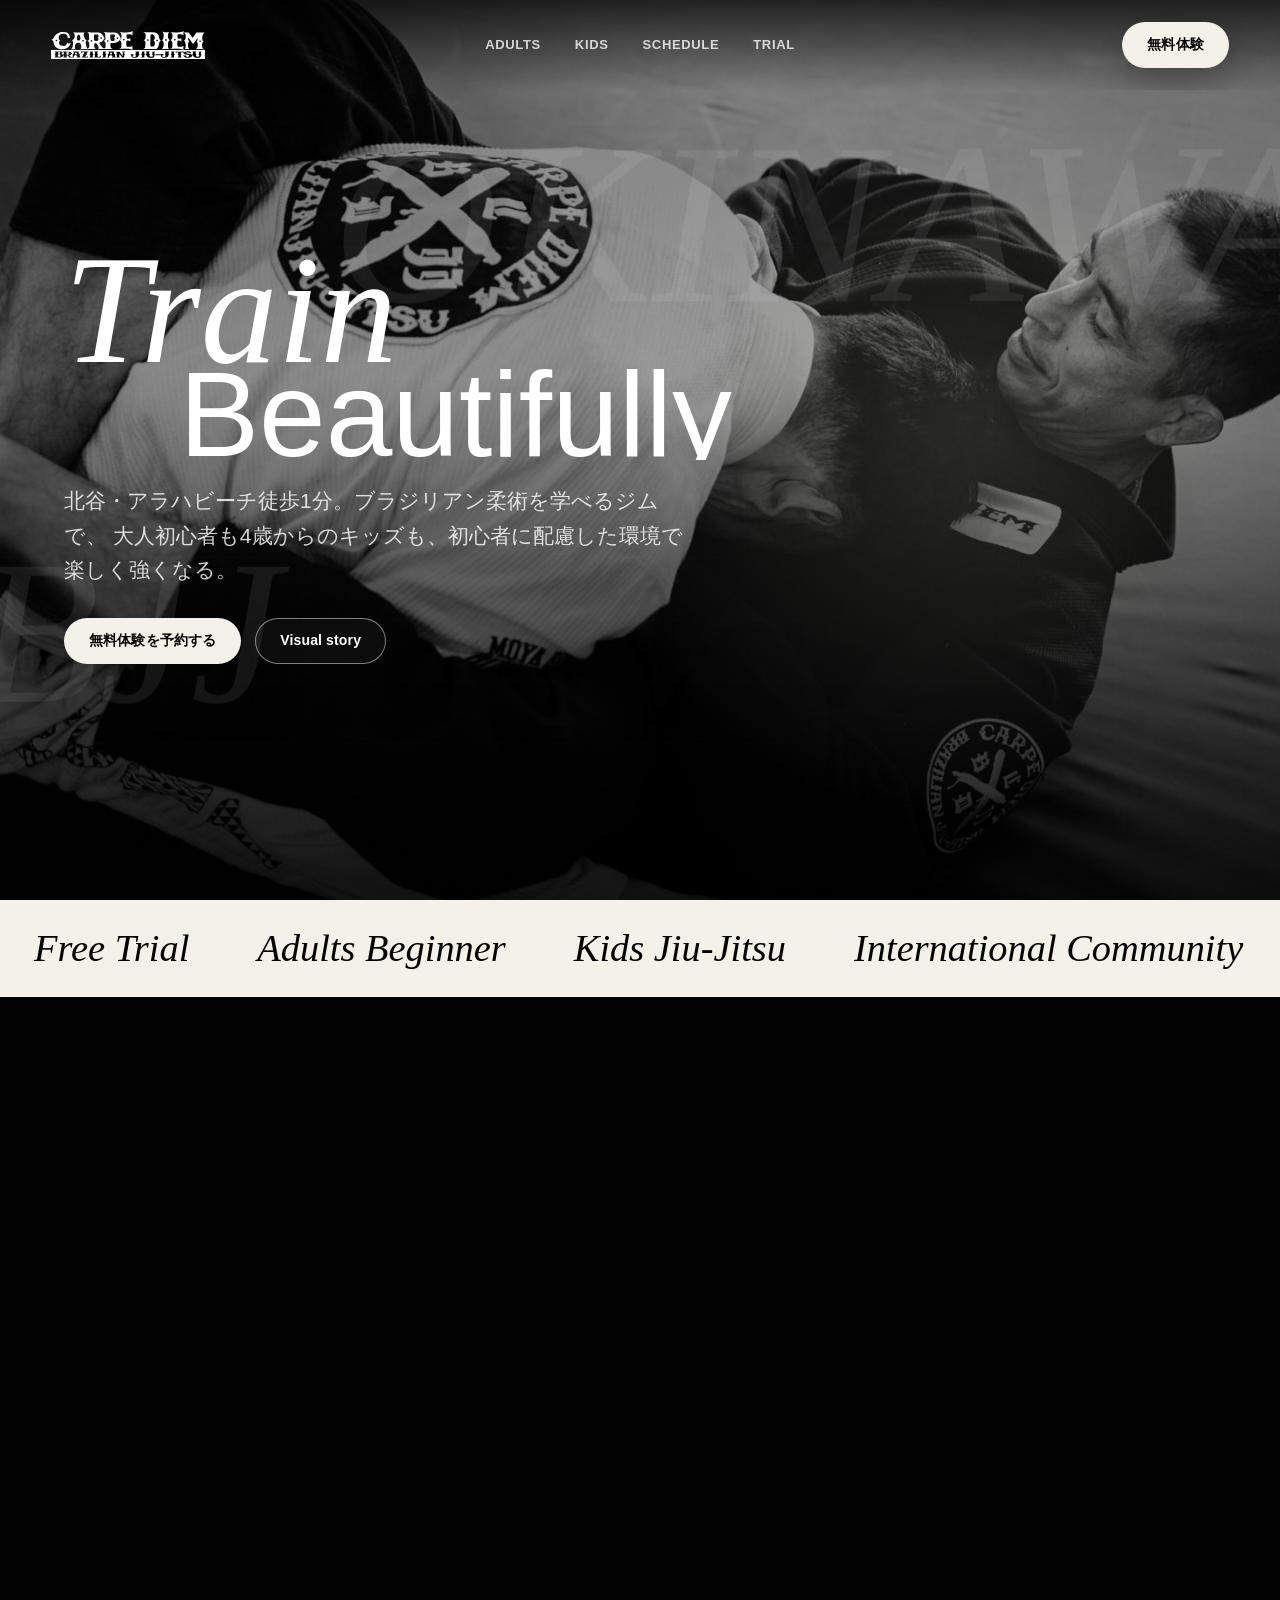
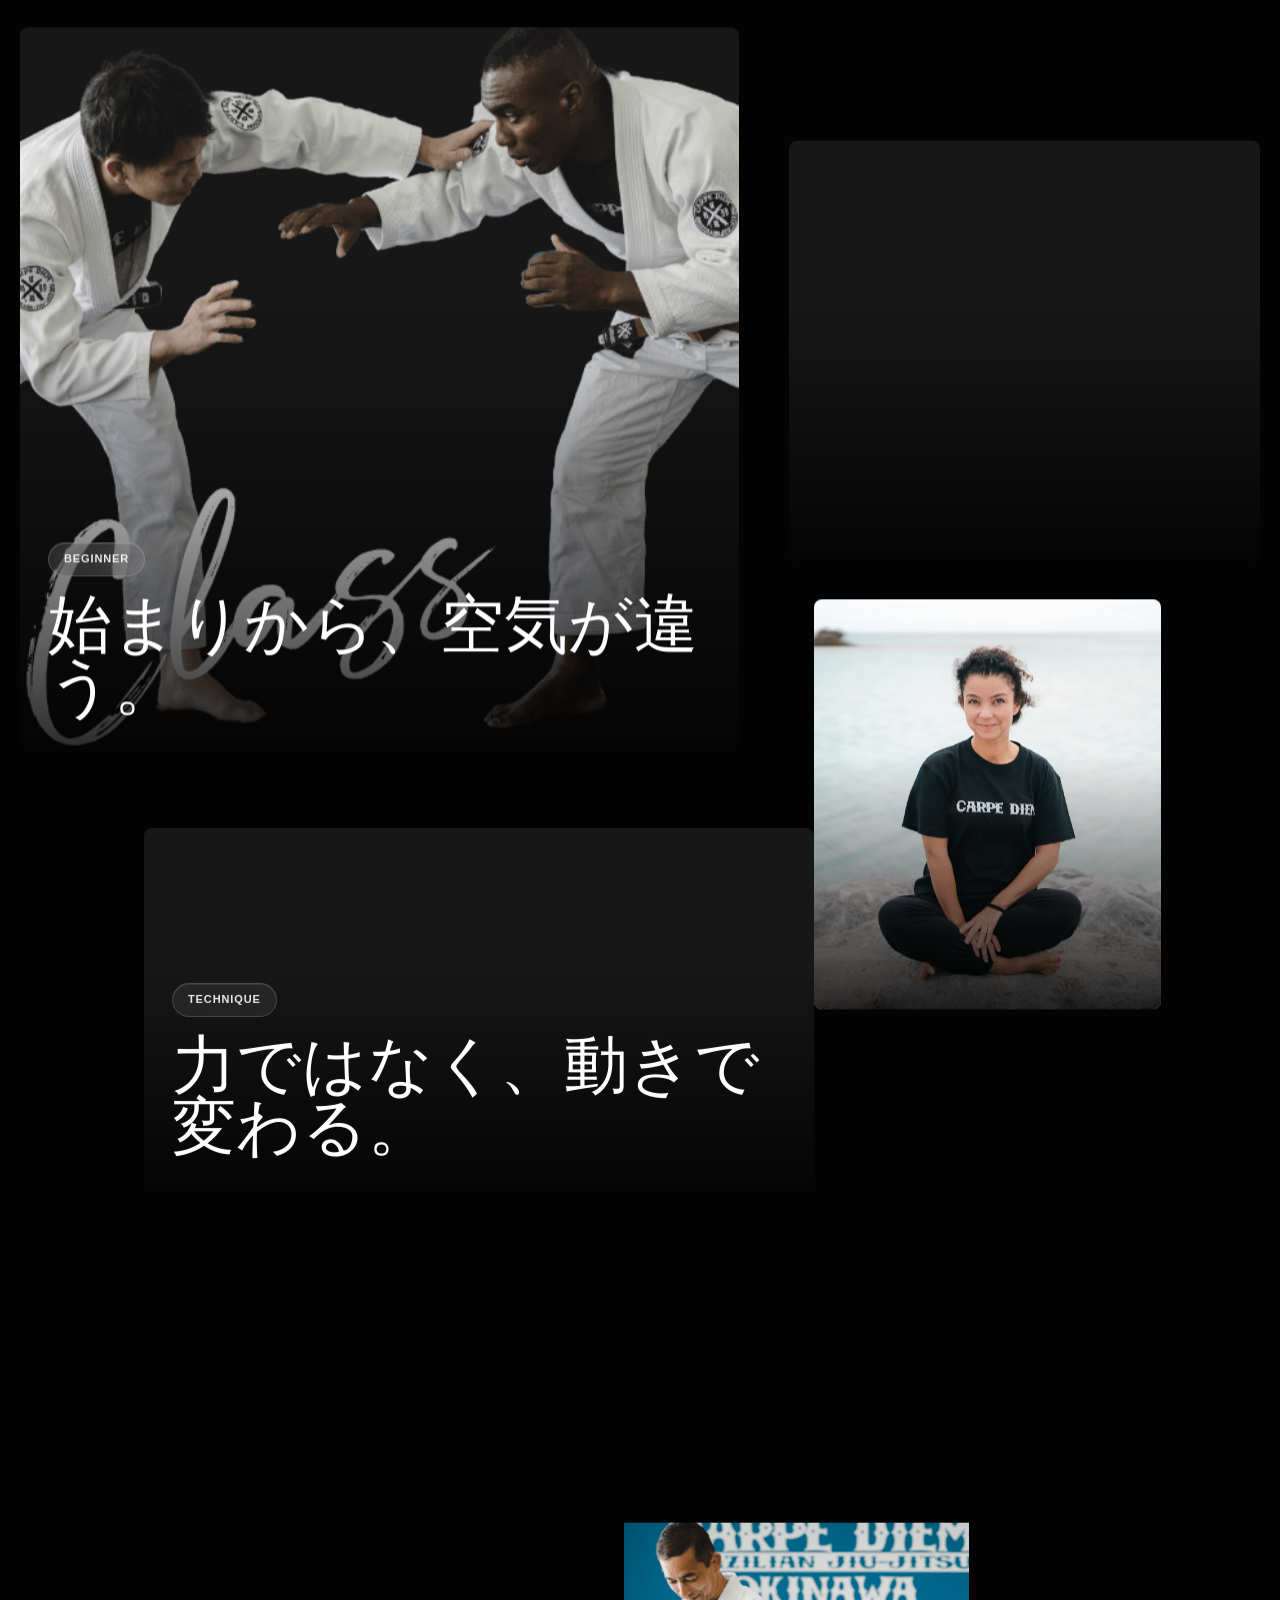
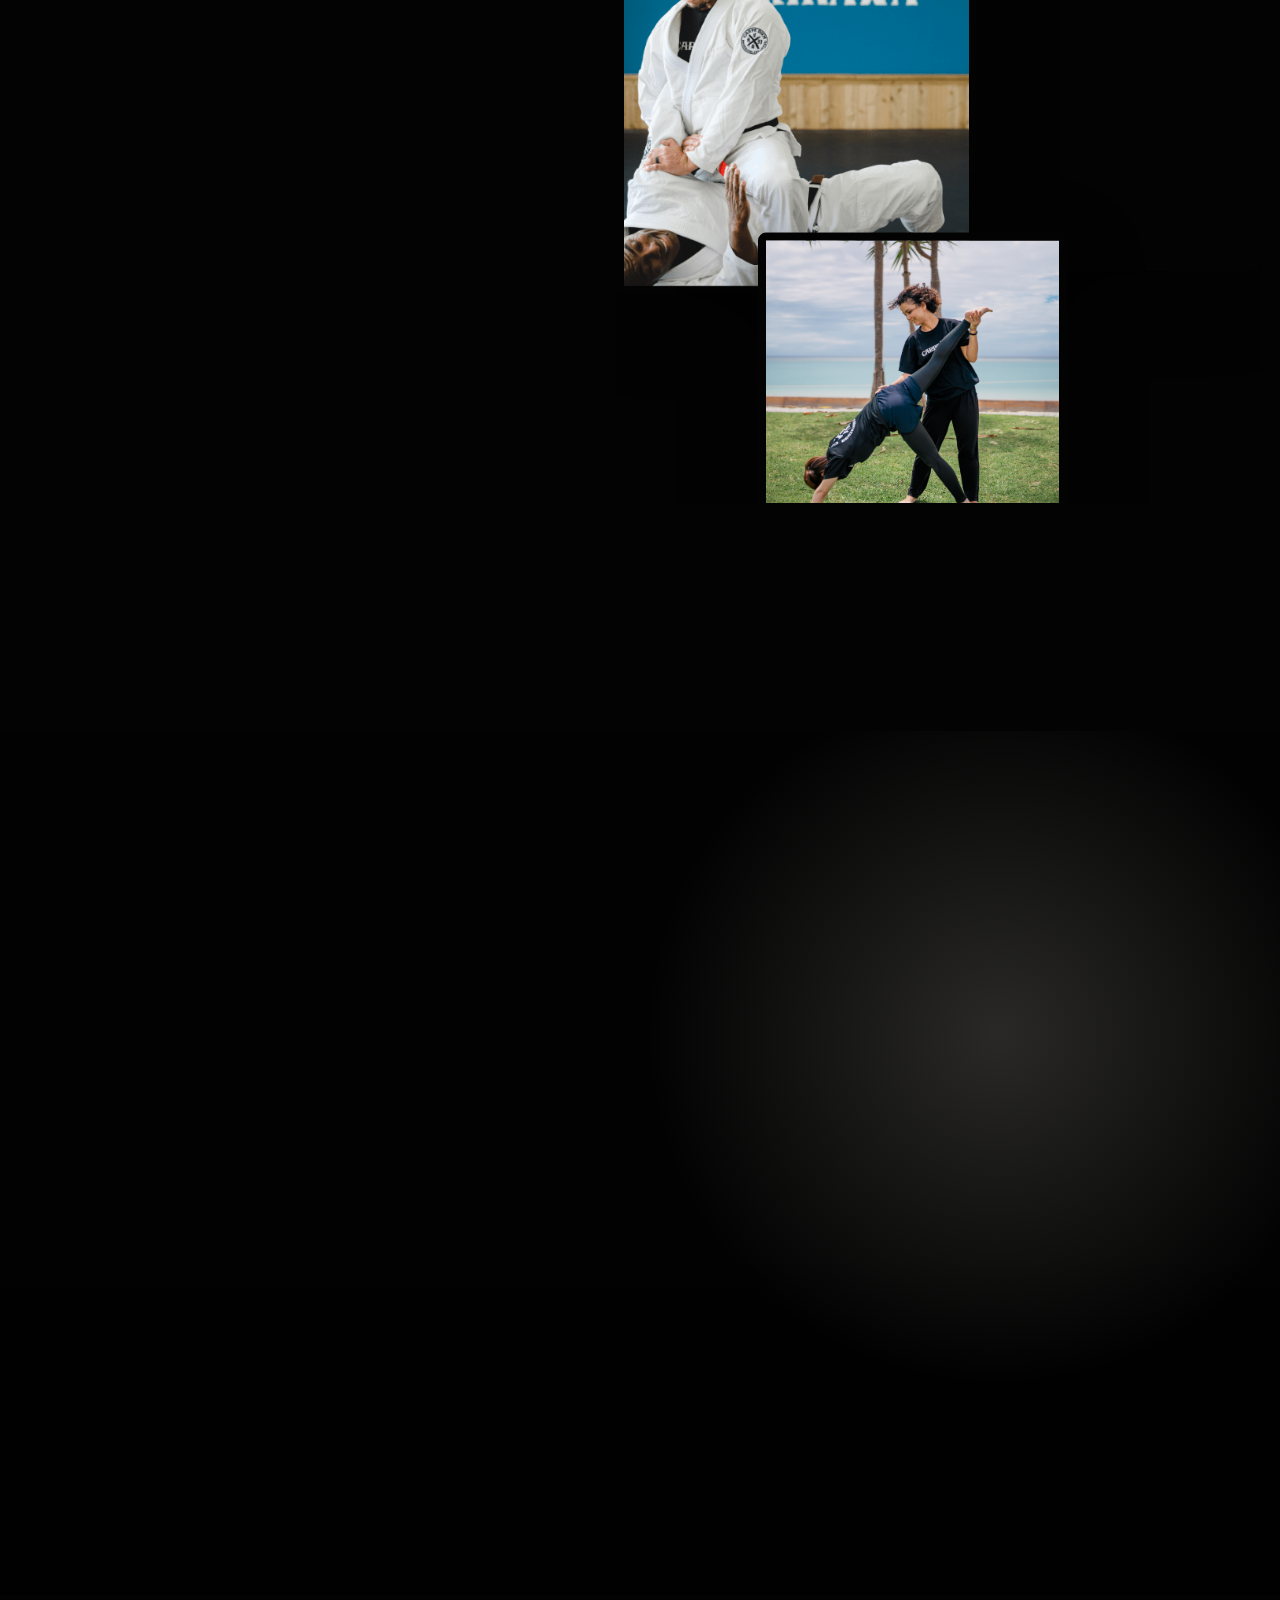
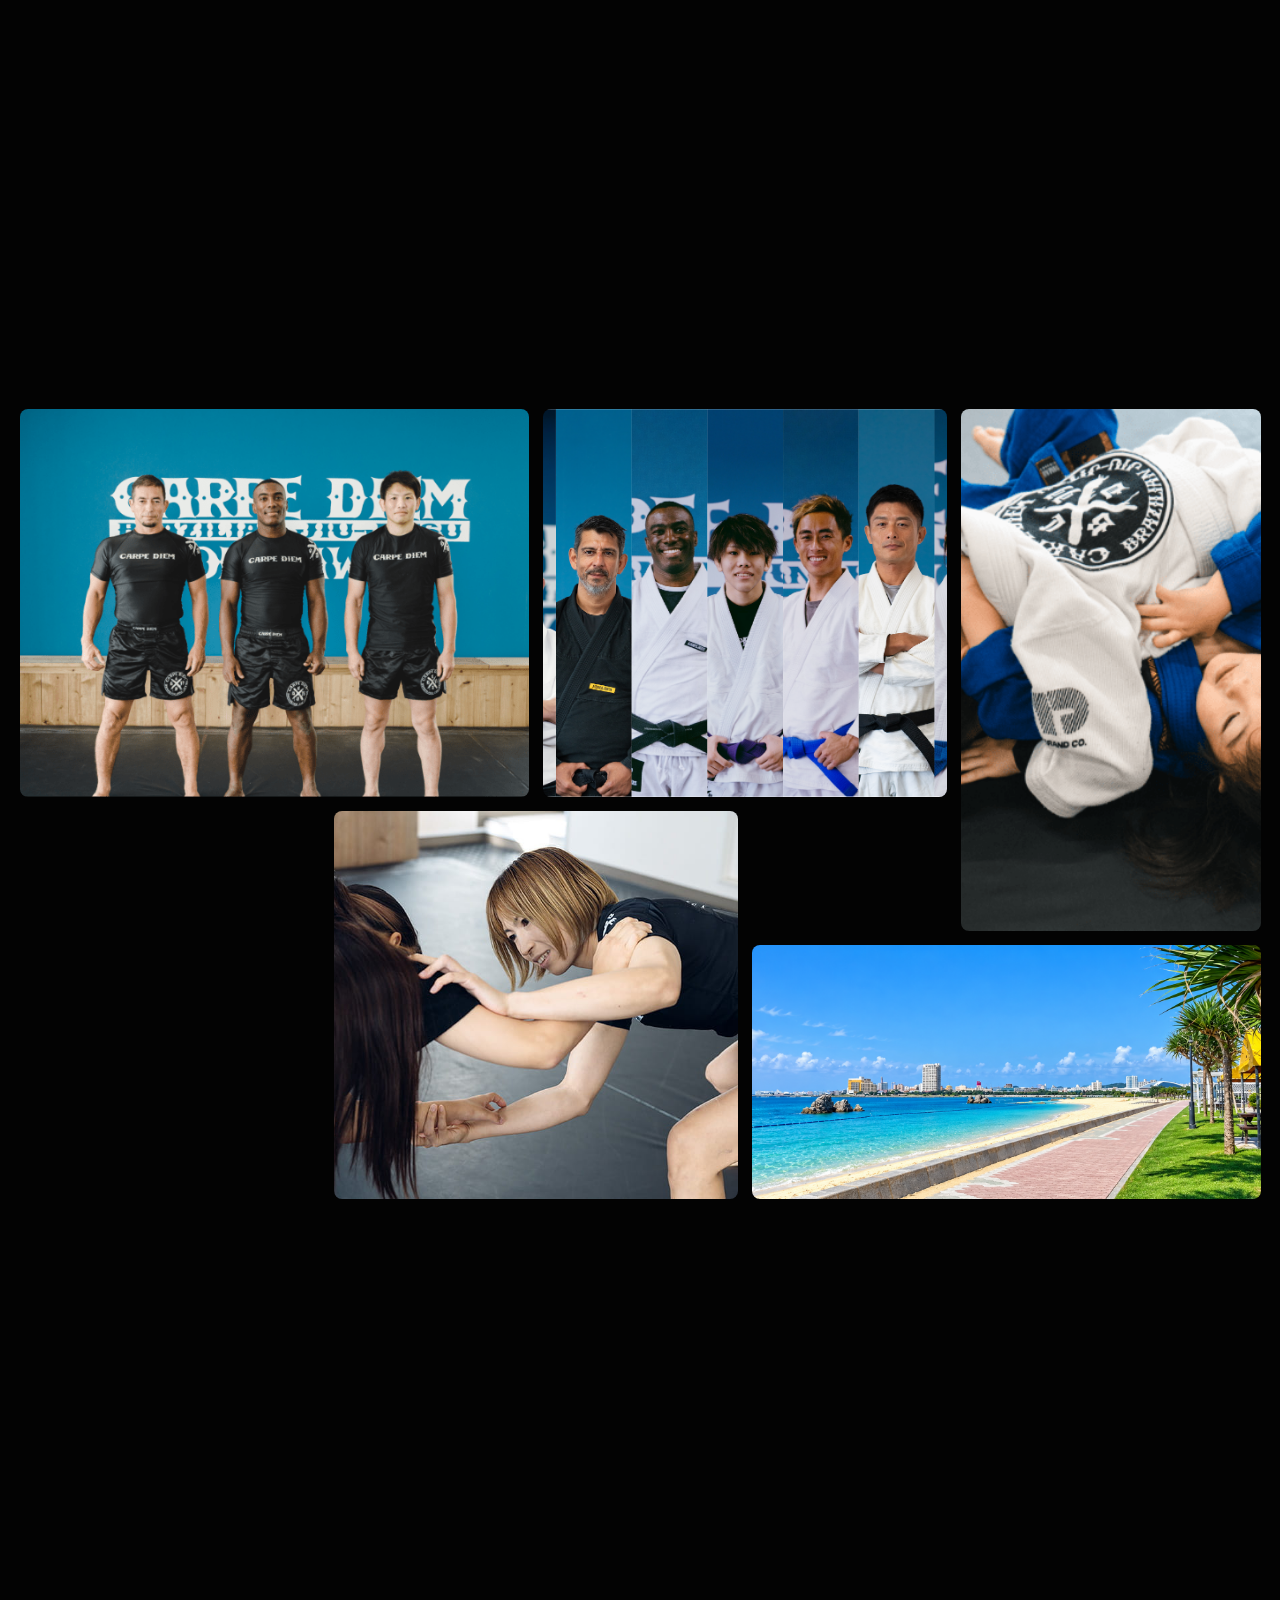
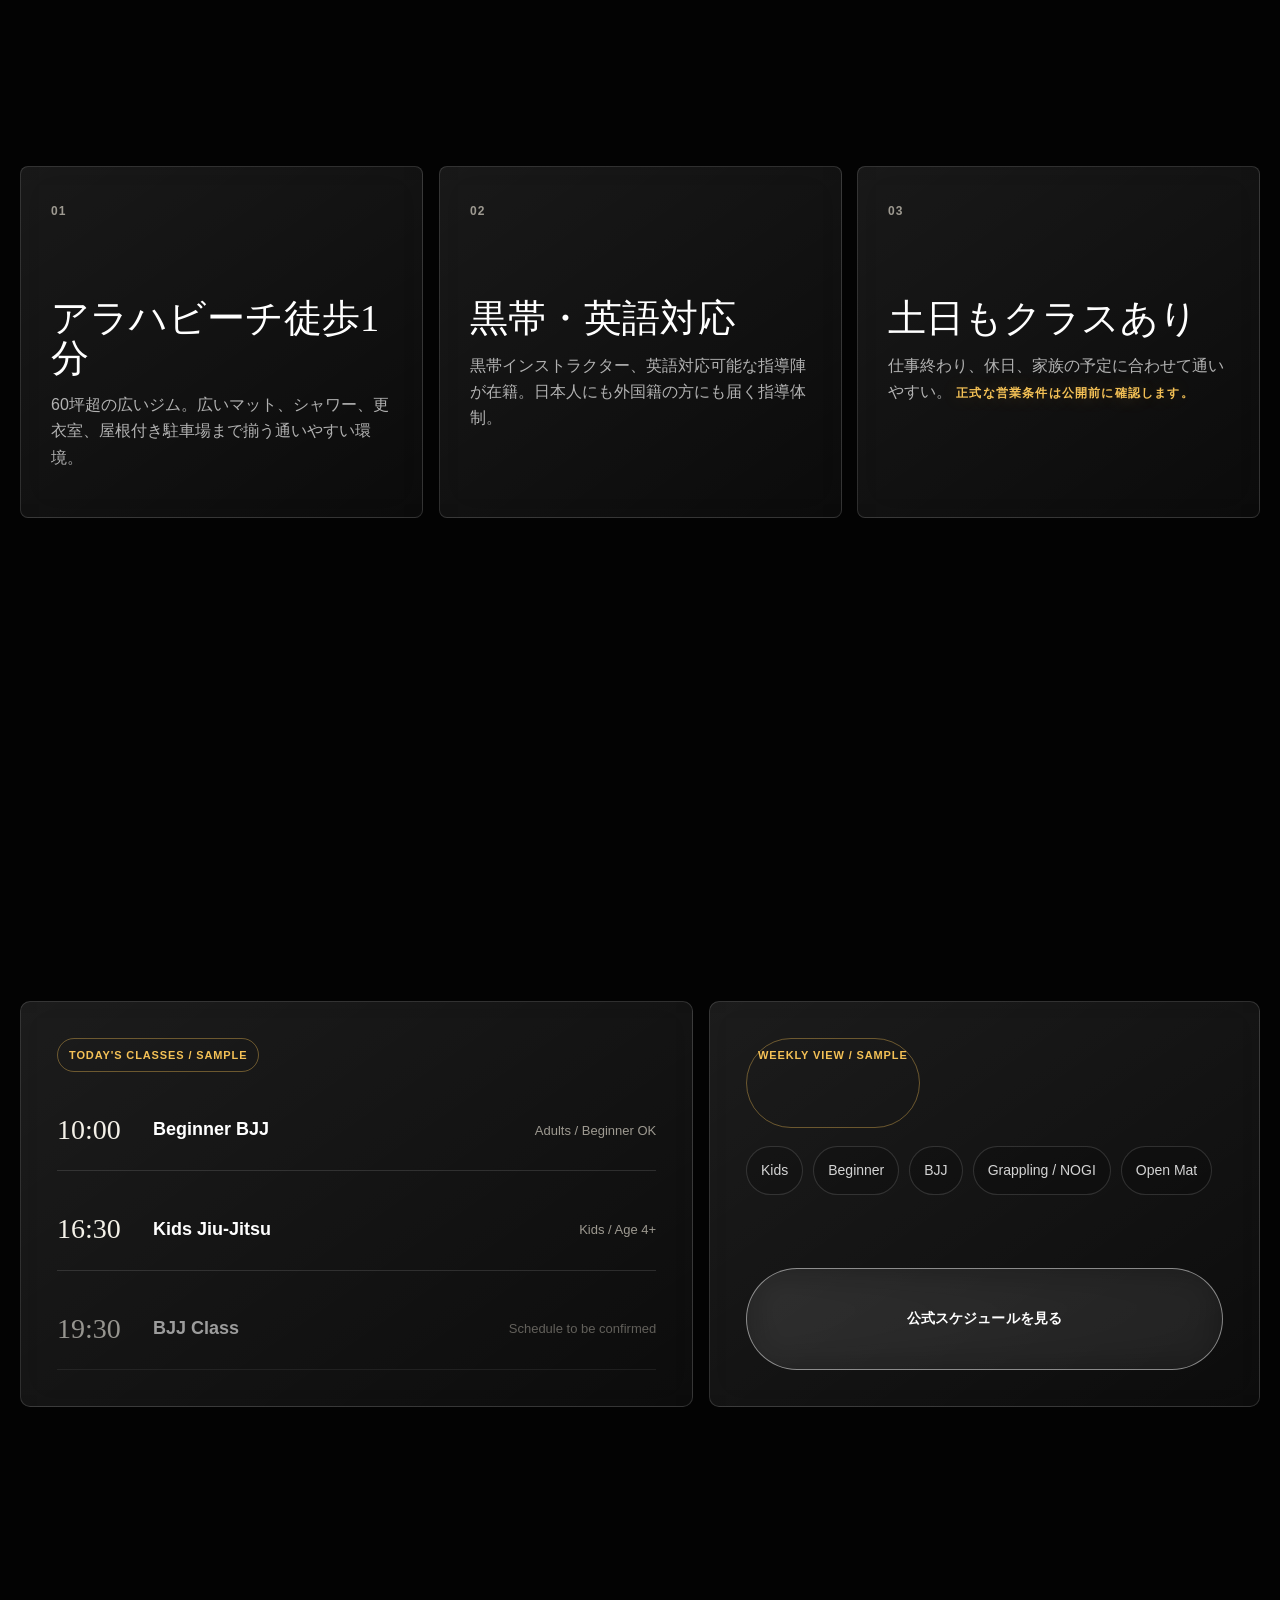
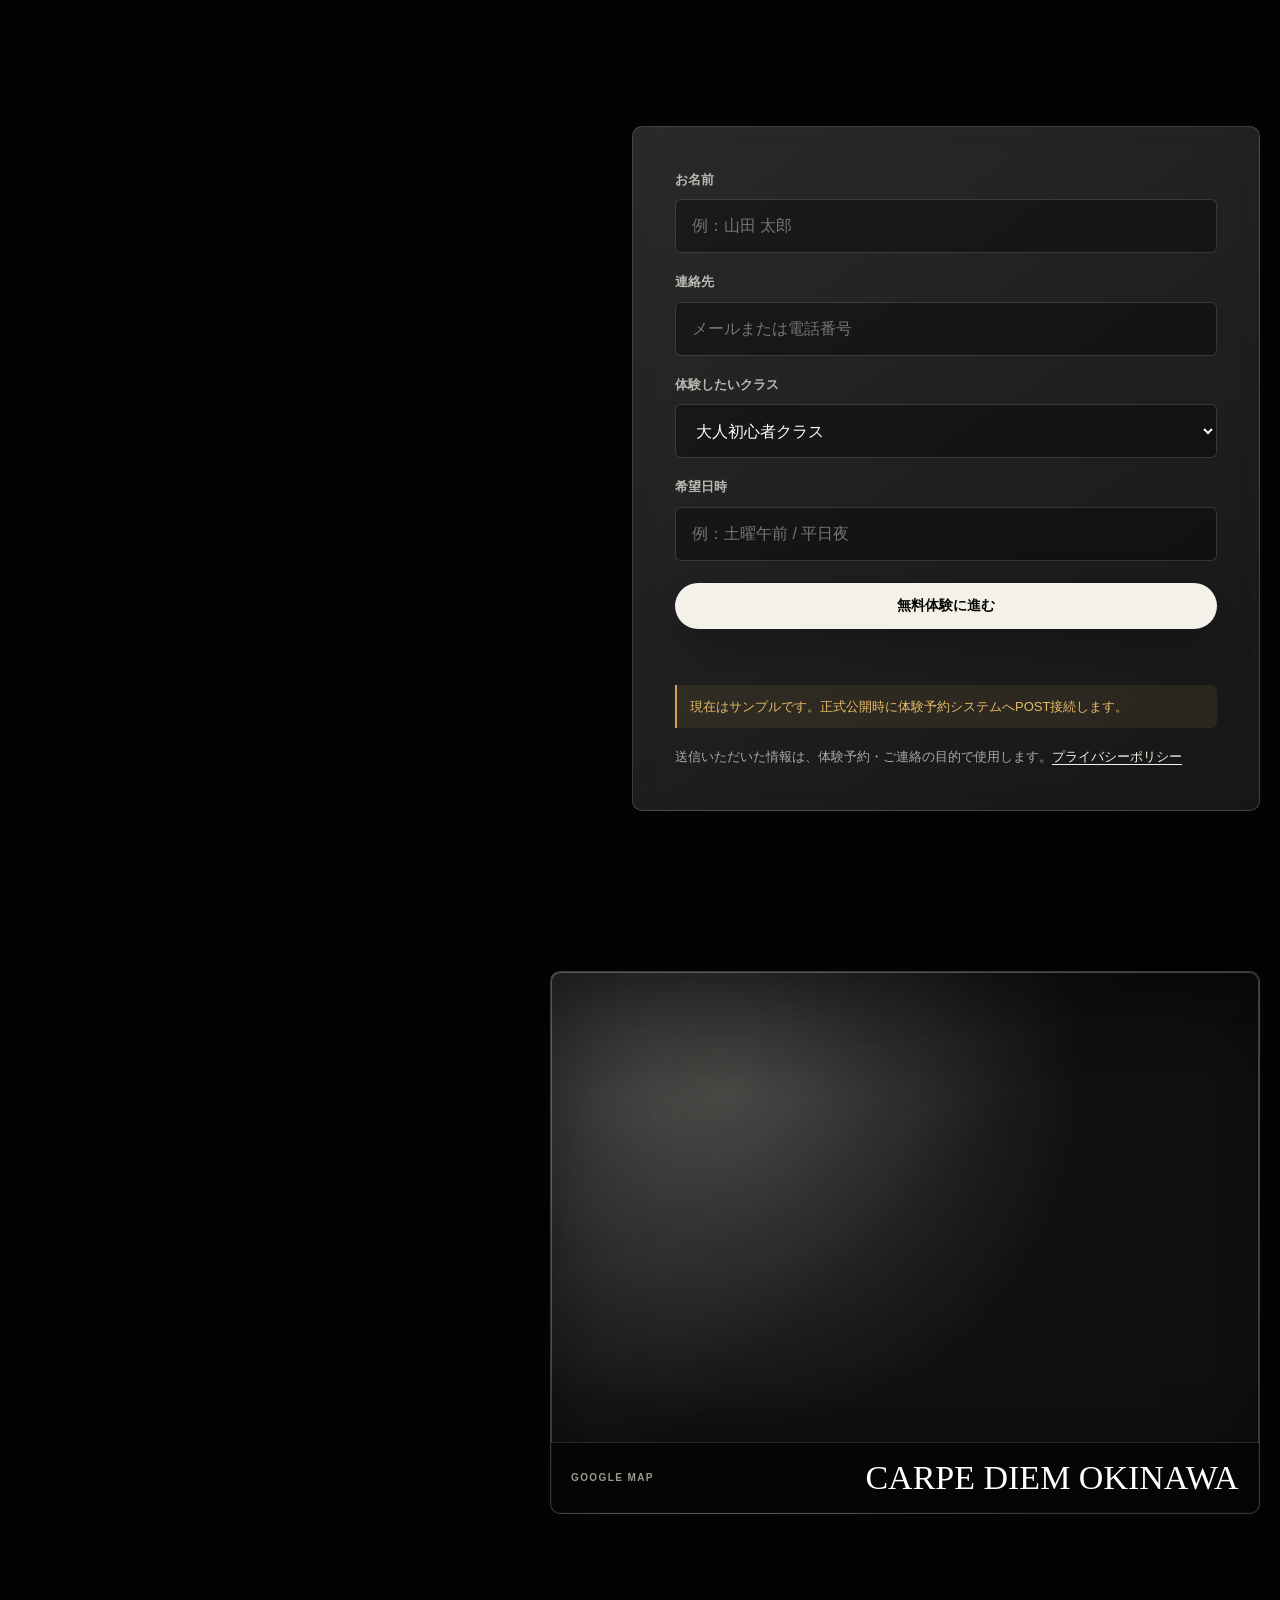
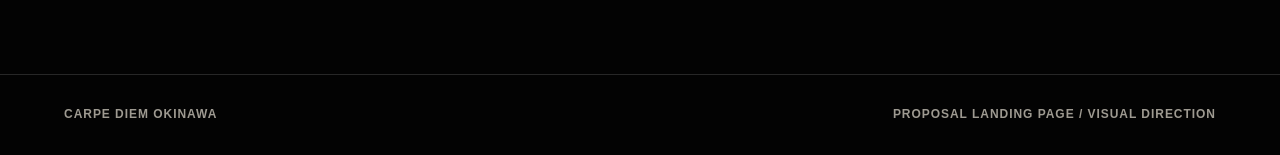
==== commit 29238647: "Add kids enrollment benefit" ====
--- a/index.html
+++ b/index.html
@@ -125,7 +125,7 @@
           </p>
           <div class="price-list">
             <div class="price-row">
-              <span>Kids</span>
+              <span>Kids<small>入会特典あり</small></span>
               <strong>¥5,000〜</strong>
             </div>
             <div class="price-row">
@@ -159,6 +159,11 @@
             年齢や経験に合わせて参加しやすい環境を整えます。保護者に響くのは、強さだけではなく、
             挨拶、集中力、身体の使い方まで育つこと。
           </p>
+          <div class="kids-benefit">
+            <span>Kids Join Benefit</span>
+            <strong>キッズ入会で無料特典</strong>
+            <p>柔術着と帯をプレゼント <small>※条件あり</small></p>
+          </div>
           <a class="pill pill-primary" href="#trial" data-track="kids_trial">キッズ体験を申し込む</a>
         </div>
       </section>
--- a/styles.css
+++ b/styles.css
@@ -551,6 +551,15 @@
   color: var(--ash);
 }
 
+.price-row small {
+  display: block;
+  margin-top: 6px;
+  color: #f4c156;
+  font-size: 11px;
+  font-weight: 800;
+  letter-spacing: .08em;
+}
+
 .price-row strong {
   color: var(--bone);
   font-family: var(--serif);
@@ -645,6 +654,50 @@
   position: relative;
   z-index: 2;
   max-width: 820px;
+}
+
+.kids-benefit {
+  width: fit-content;
+  max-width: min(100%, 560px);
+  margin: 28px 0 24px;
+  padding: 18px 20px;
+  border: 1px solid rgba(244, 193, 86, .48);
+  border-radius: 12px;
+  background:
+    linear-gradient(135deg, rgba(244, 193, 86, .18), rgba(255, 255, 255, .055)),
+    rgba(0, 0, 0, .2);
+  box-shadow: 0 24px 70px rgba(0, 0, 0, .28);
+  backdrop-filter: blur(18px);
+}
+
+.kids-benefit span {
+  display: block;
+  color: #f4c156;
+  font-size: 11px;
+  font-weight: 900;
+  letter-spacing: .18em;
+  text-transform: uppercase;
+}
+
+.kids-benefit strong {
+  display: block;
+  margin-top: 8px;
+  font-family: var(--serif);
+  font-size: clamp(24px, 3.2vw, 42px);
+  font-weight: 400;
+  line-height: 1.02;
+}
+
+.kids-benefit p {
+  margin: 8px 0 0;
+  color: rgba(255, 255, 255, .84);
+  font-size: clamp(15px, 1.7vw, 18px);
+}
+
+.kids-benefit small {
+  color: #f4c156;
+  font-size: .78em;
+  font-weight: 800;
 }
 
 .image-run {
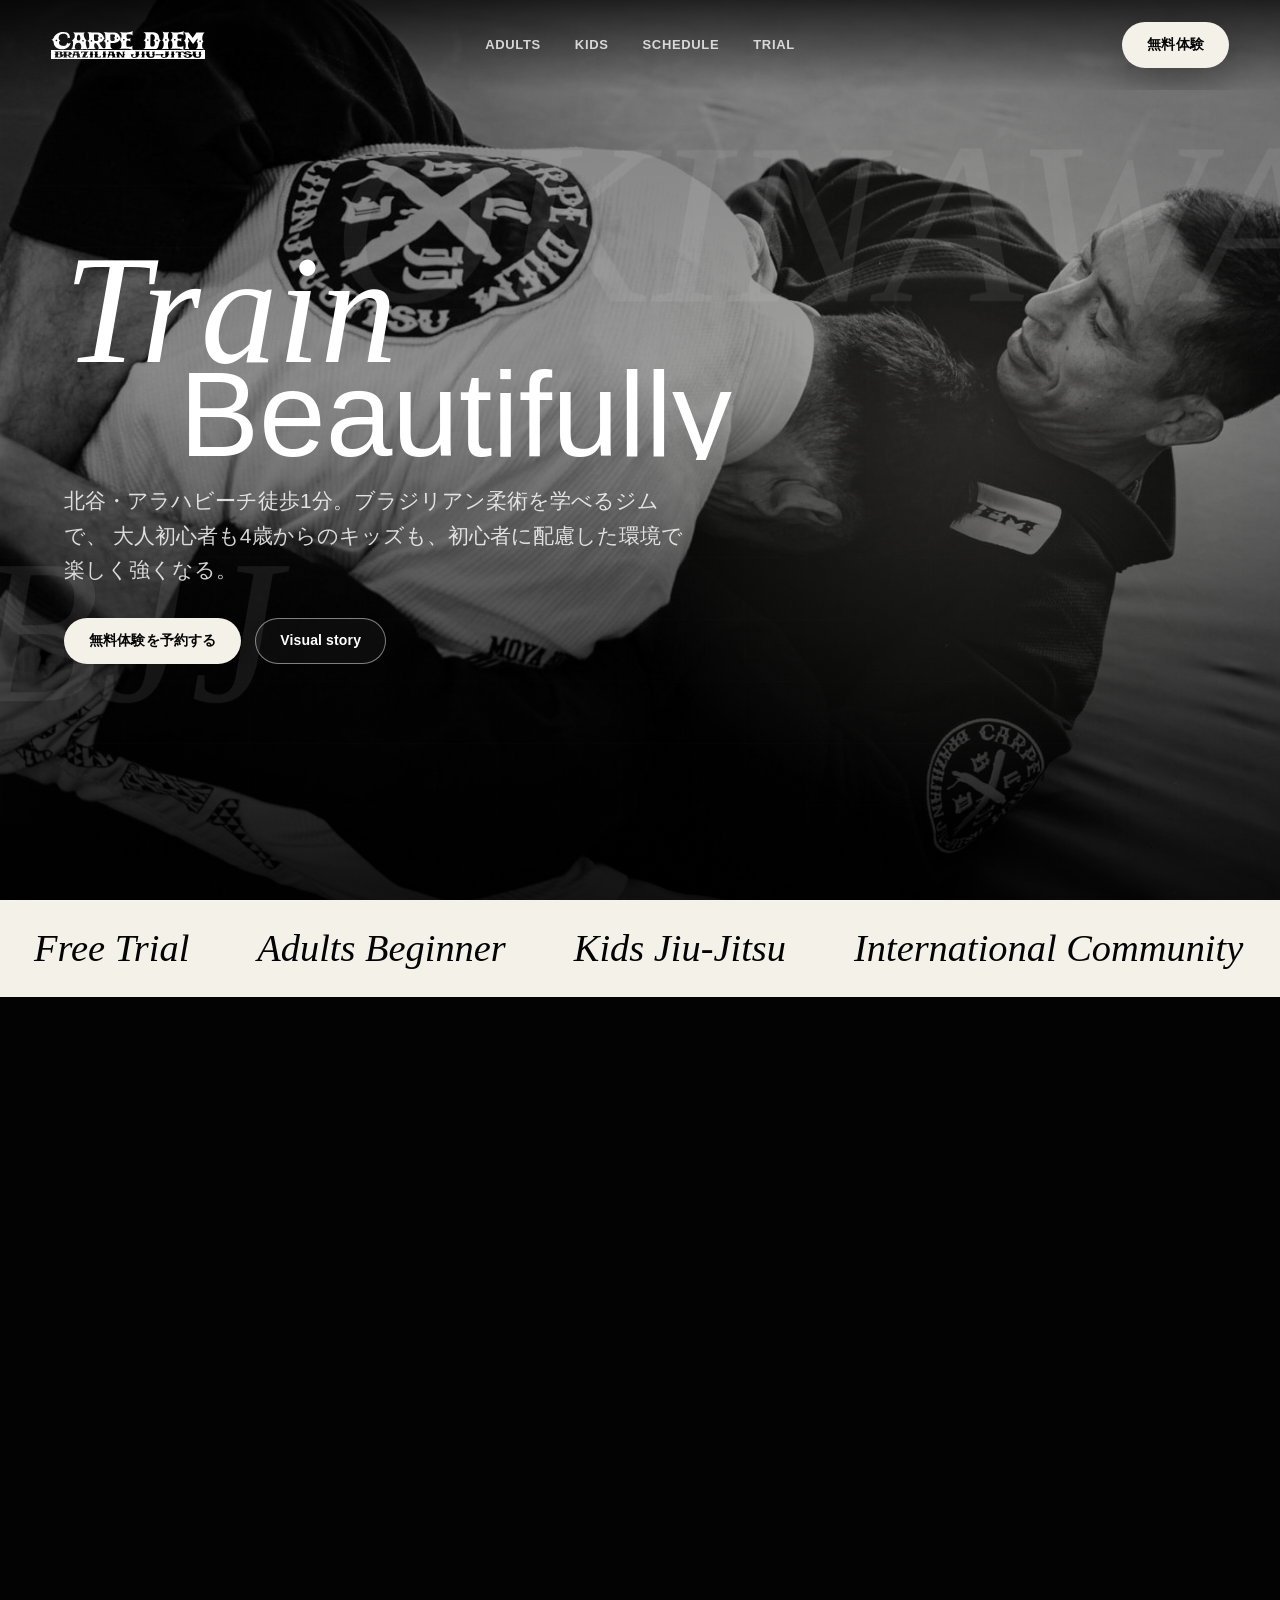
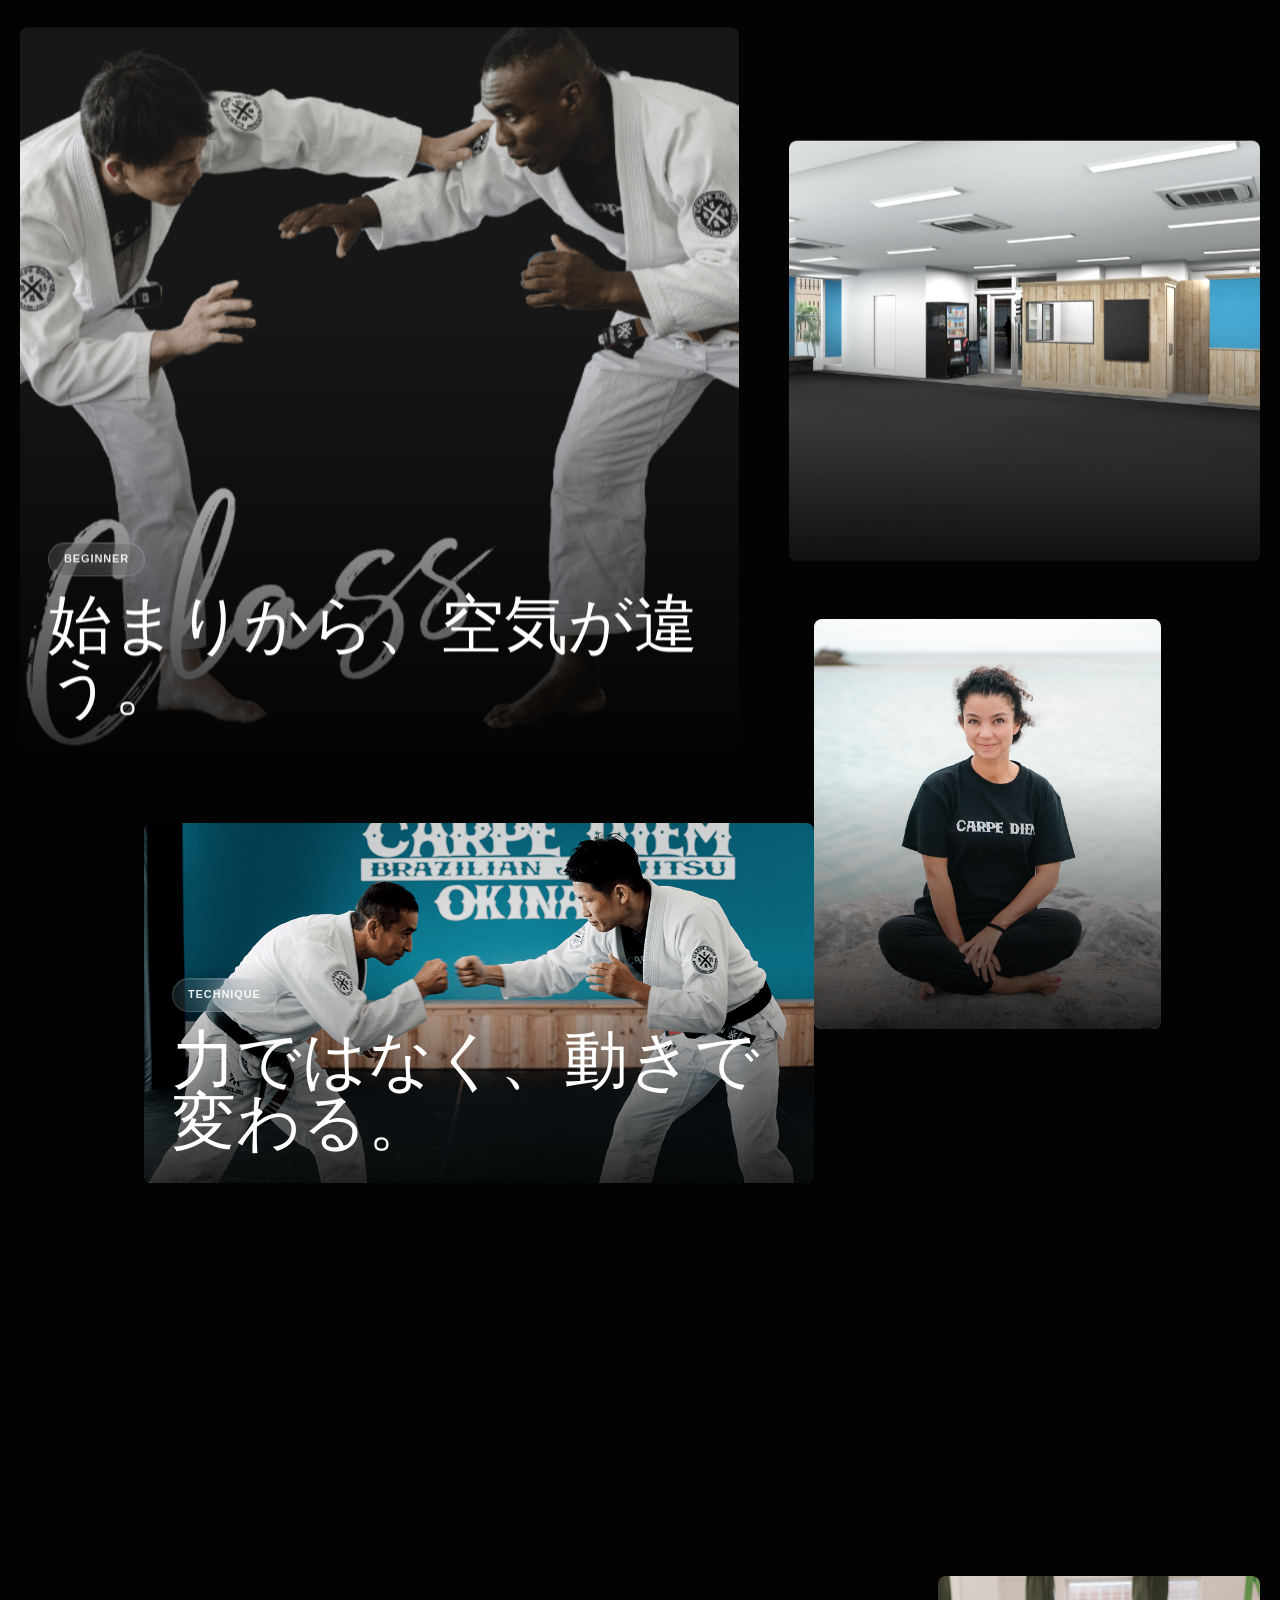
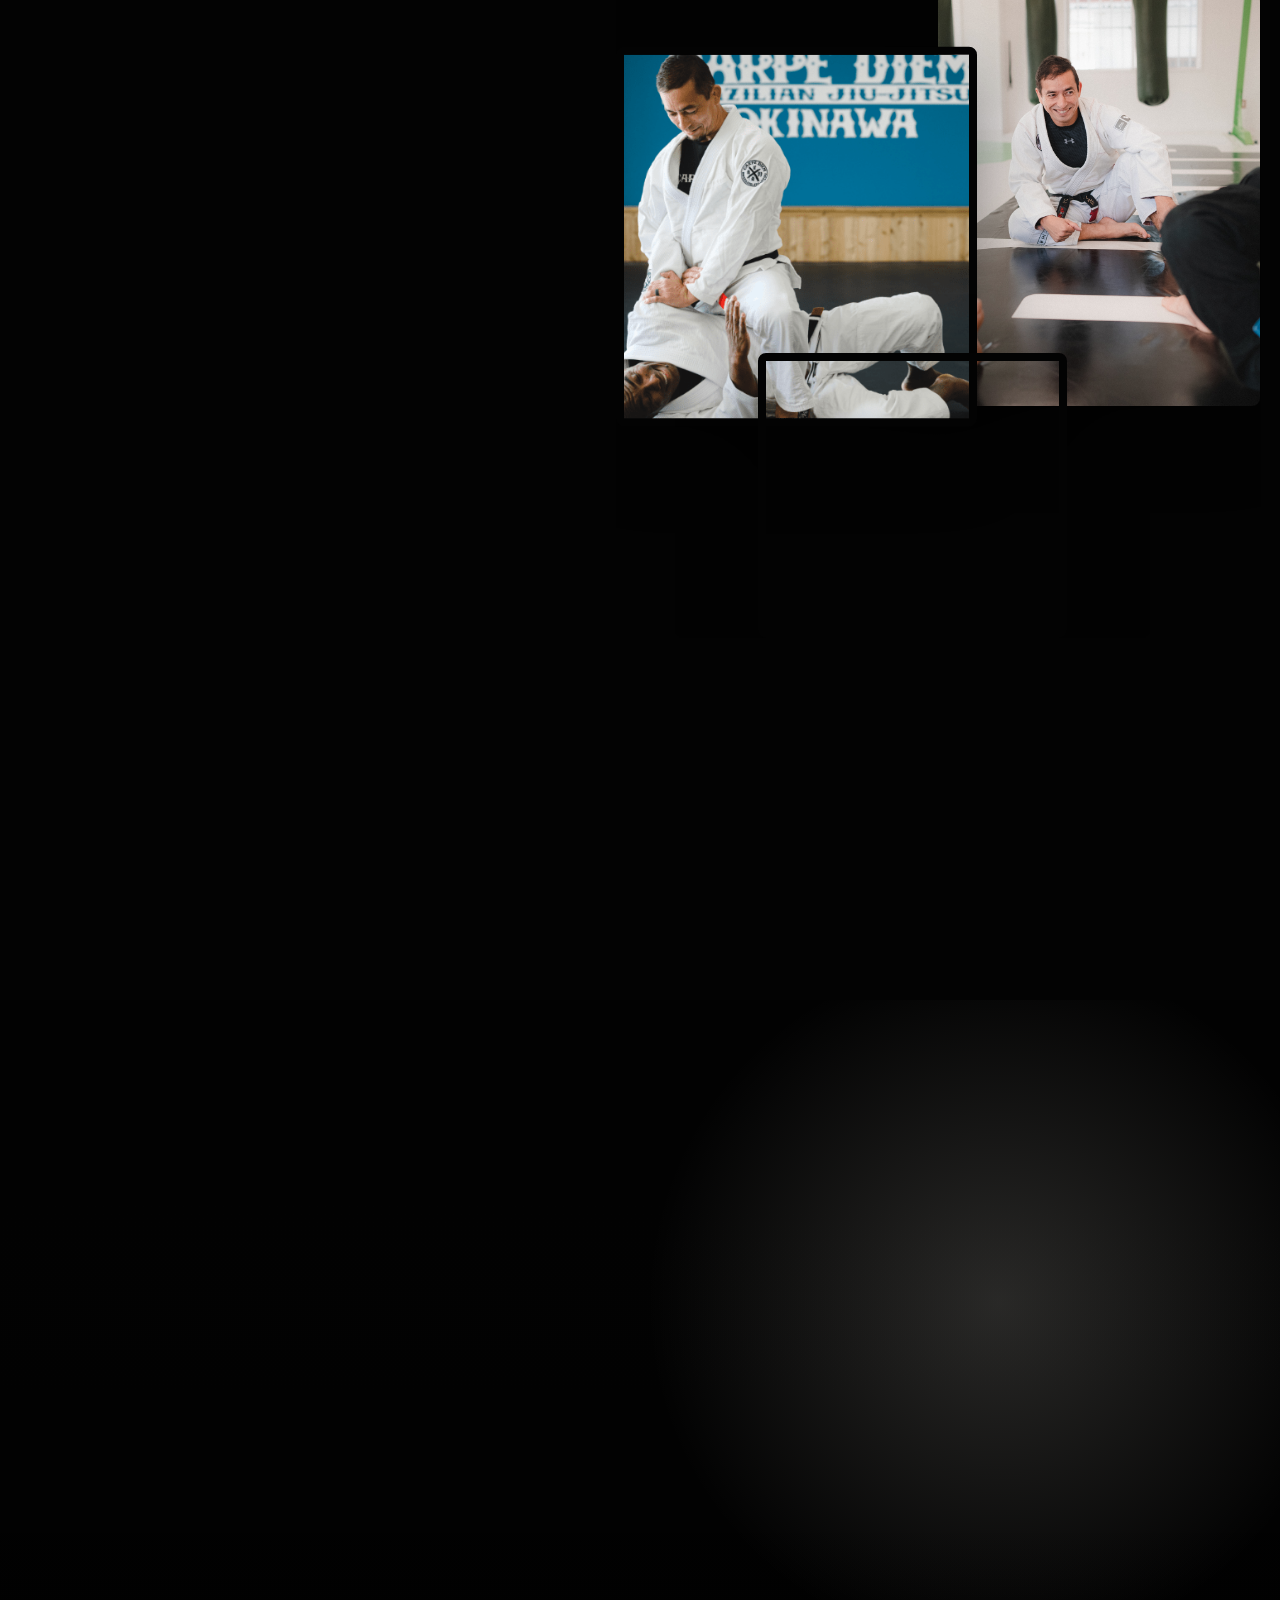
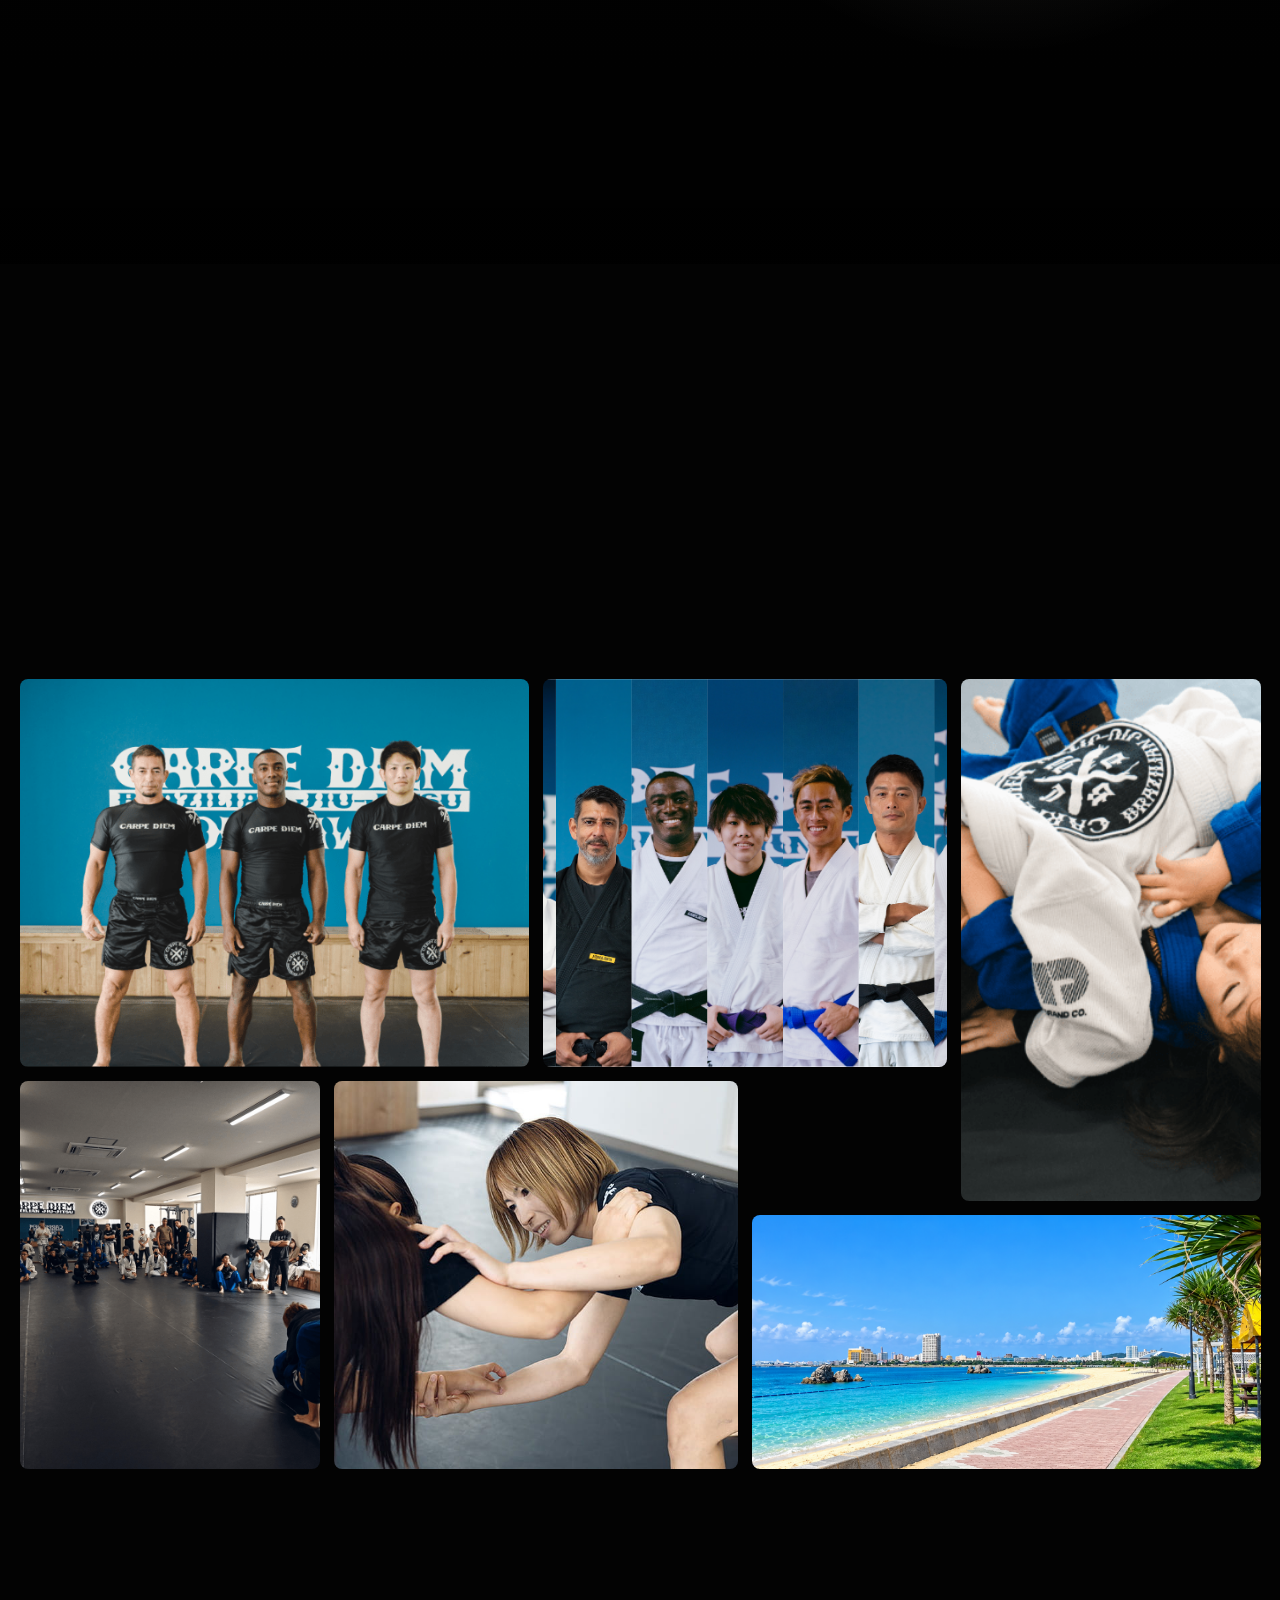
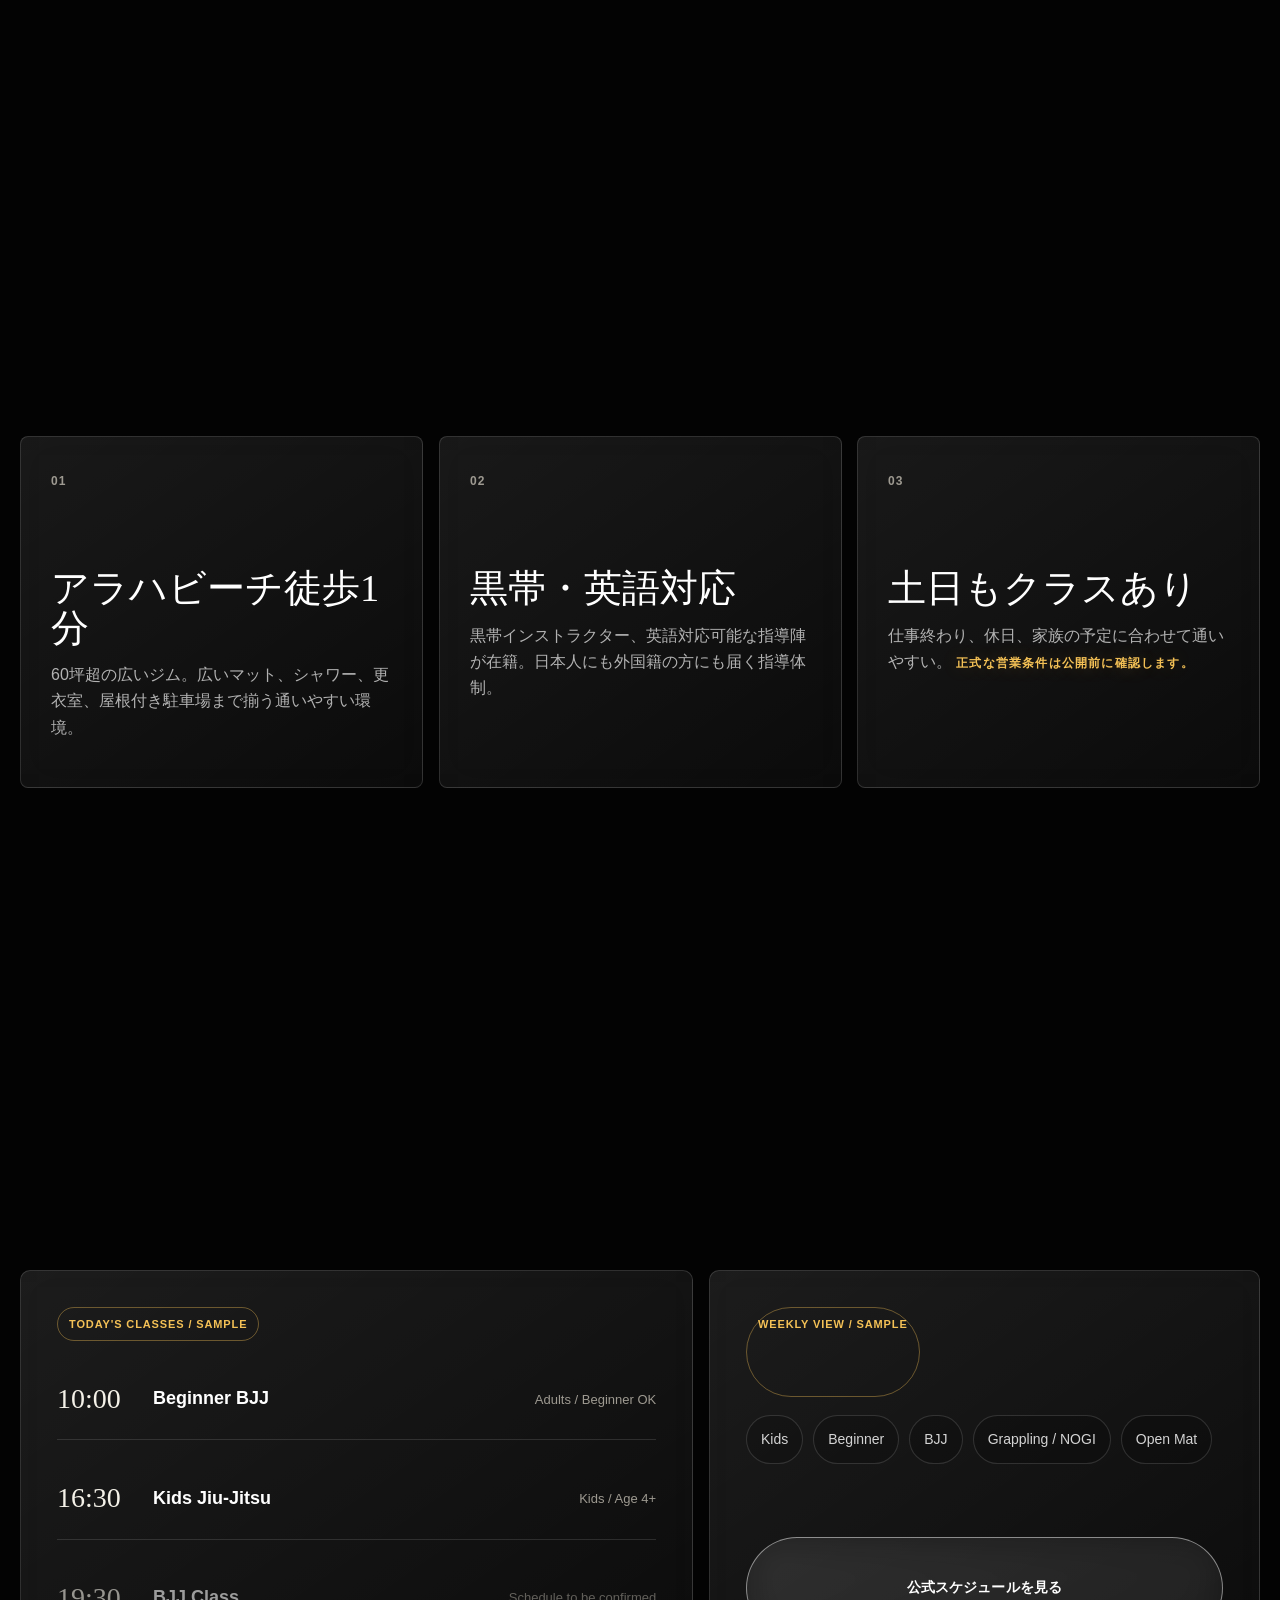
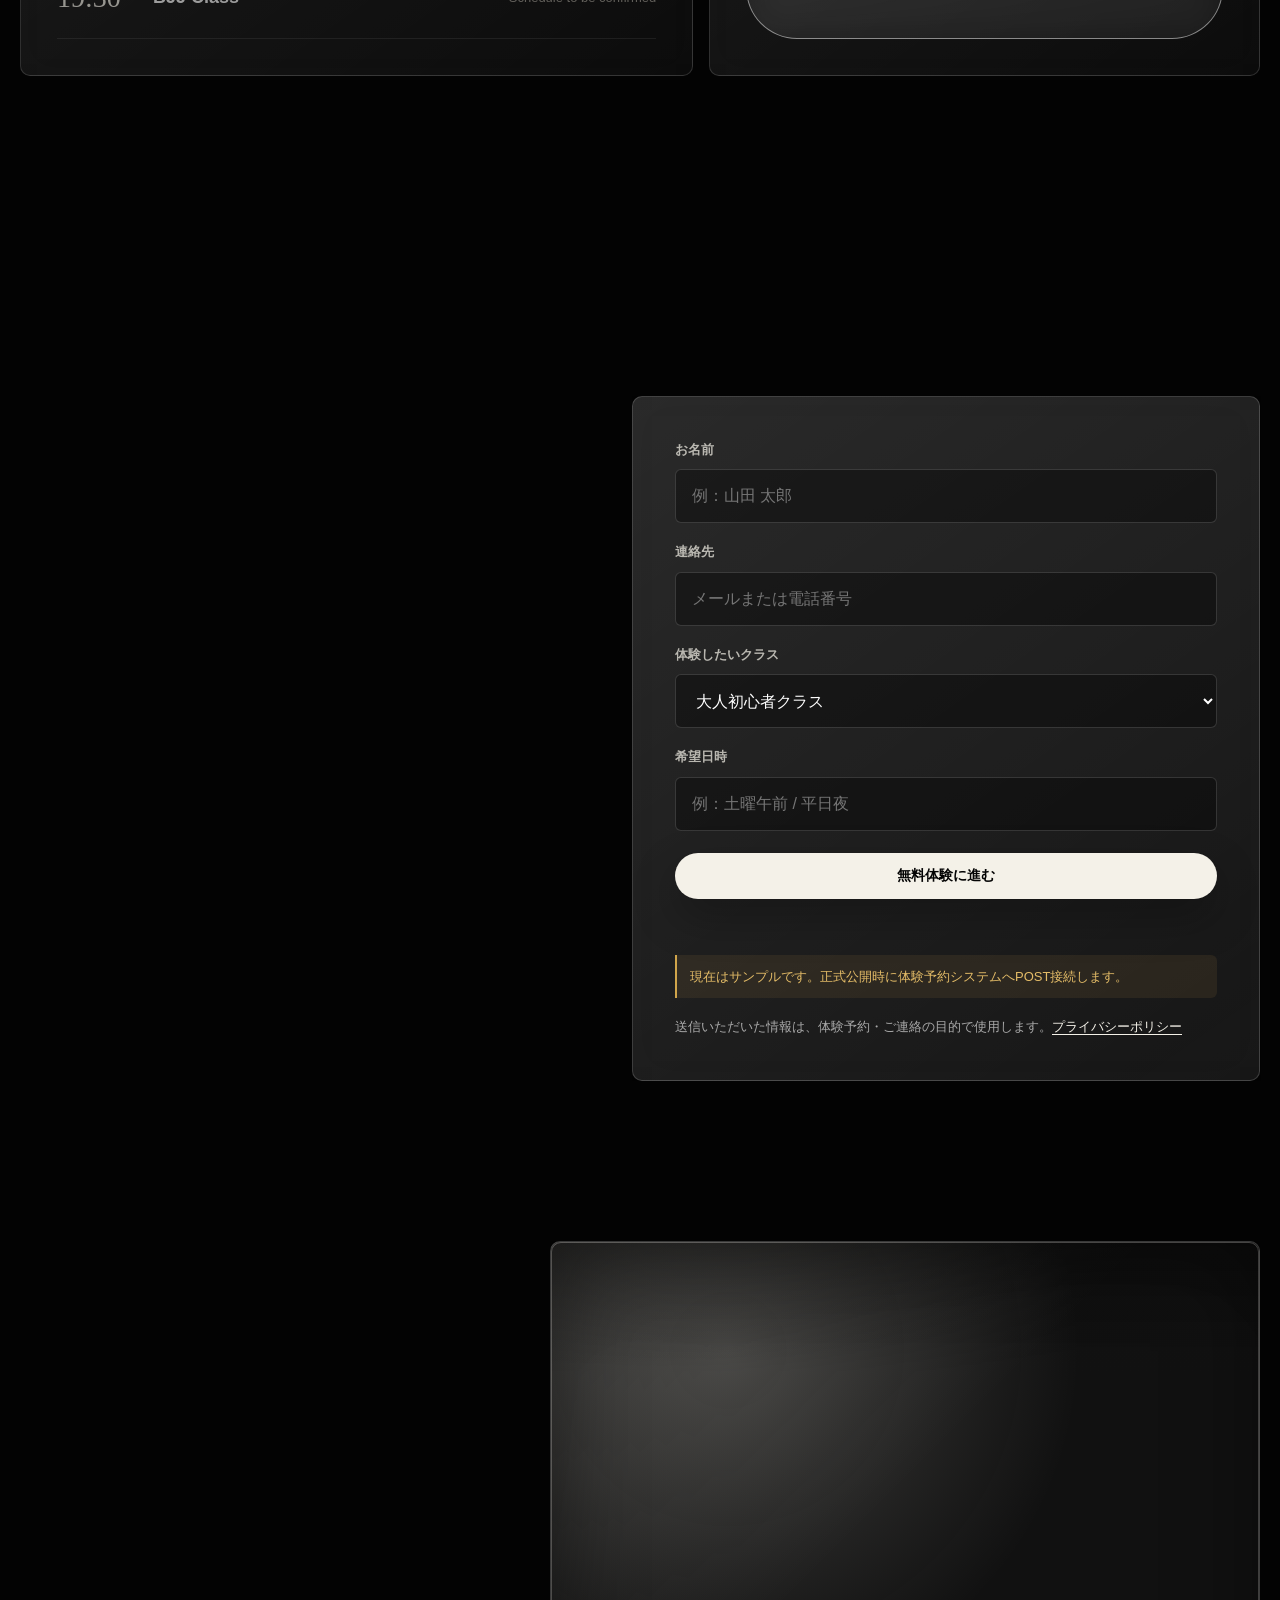
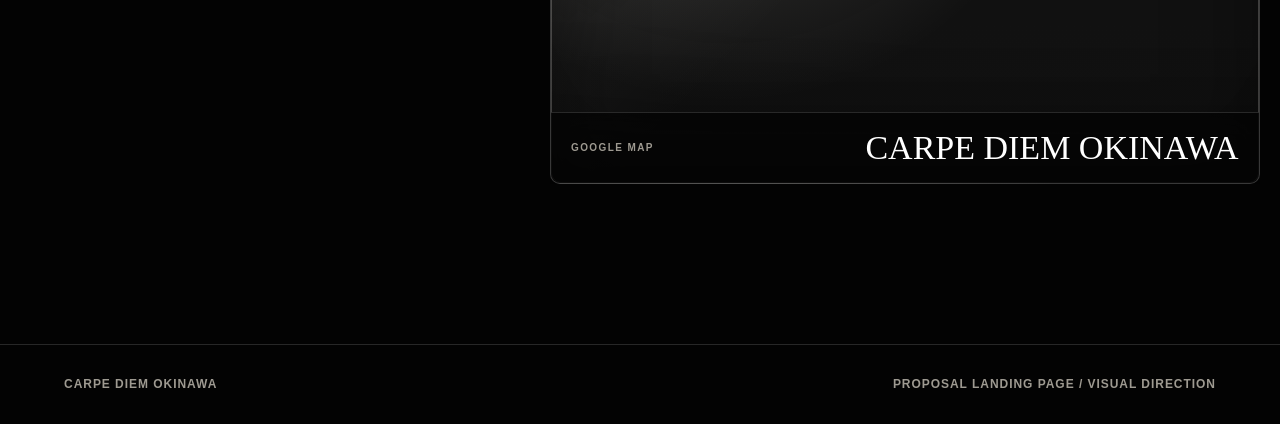
==== commit 0700ac61: "Update bilingual monthly pricing" ====
--- a/index.html
+++ b/index.html
@@ -124,17 +124,34 @@
             日本語・英語での案内にも対応し、沖縄在住の外国人にも自然に届く導線にします。
           </p>
           <div class="price-list">
-            <div class="price-row">
-              <span>Kids<small>入会特典あり</small></span>
-              <strong>¥5,000〜</strong>
-            </div>
-            <div class="price-row">
-              <span>Women</span>
-              <strong>¥5,000〜</strong>
-            </div>
-            <div class="price-row">
-              <span>Men</span>
-              <strong>¥8,000〜</strong>
+            <div class="price-block">
+              <p class="price-label">料金 / Monthly fee</p>
+              <div class="price-row">
+                <span>キッズ柔術</span>
+                <strong>9,000円／月</strong>
+              </div>
+              <div class="price-row">
+                <span>キッズ体操のみ</span>
+                <strong>5,000円／月</strong>
+              </div>
+              <div class="price-row">
+                <span>女性・柔術初心者</span>
+                <strong>5,000円／月</strong>
+              </div>
+              <div class="price-row">
+                <span>男性・柔術初心者</span>
+                <strong>8,000円／月</strong>
+              </div>
+            </div>
+            <div class="price-english">
+              <article>
+                <span>Adults Beginner</span>
+                <p>Women ¥5,000 / month<br>Men ¥8,000 / month</p>
+              </article>
+              <article>
+                <span>Kids Jiu-Jitsu</span>
+                <p>¥9,000 / month</p>
+              </article>
             </div>
           </div>
         </div>
--- a/styles.css
+++ b/styles.css
@@ -538,6 +538,22 @@
   margin-top: 38px;
 }
 
+.price-block {
+  padding: 20px 22px 10px;
+  border: 1px solid rgba(255, 255, 255, .14);
+  border-radius: 12px;
+  background: rgba(255, 255, 255, .045);
+}
+
+.price-label {
+  margin: 0 0 4px;
+  color: #f4c156;
+  font-size: 12px;
+  font-weight: 900;
+  letter-spacing: .16em;
+  text-transform: uppercase;
+}
+
 .price-row,
 .session {
   display: flex;
@@ -551,20 +567,42 @@
   color: var(--ash);
 }
 
-.price-row small {
-  display: block;
-  margin-top: 6px;
-  color: #f4c156;
-  font-size: 11px;
-  font-weight: 800;
-  letter-spacing: .08em;
-}
-
 .price-row strong {
   color: var(--bone);
   font-family: var(--serif);
-  font-size: clamp(20px, 3vw, 34px);
+  font-size: clamp(20px, 2.8vw, 30px);
   font-weight: 400;
+  white-space: nowrap;
+}
+
+.price-english {
+  display: grid;
+  grid-template-columns: 1fr 1fr;
+  gap: 12px;
+  margin-top: 14px;
+}
+
+.price-english article {
+  padding: 16px;
+  border: 1px solid rgba(244, 193, 86, .28);
+  border-radius: 10px;
+  background: linear-gradient(135deg, rgba(244, 193, 86, .12), rgba(255, 255, 255, .035));
+}
+
+.price-english span {
+  display: block;
+  color: #f4c156;
+  font-size: 12px;
+  font-weight: 900;
+  letter-spacing: .12em;
+  text-transform: uppercase;
+}
+
+.price-english p {
+  margin: 10px 0 0;
+  color: rgba(255, 255, 255, .86);
+  font-size: clamp(14px, 1.55vw, 17px);
+  line-height: 1.65;
 }
 
 .price-pending strong {
@@ -1408,6 +1446,14 @@
     gap: 6px;
   }
 
+  .price-block {
+    padding: 18px 16px 8px;
+  }
+
+  .price-english {
+    grid-template-columns: 1fr;
+  }
+
   .class-row {
     grid-template-columns: 1fr;
     align-items: start;
